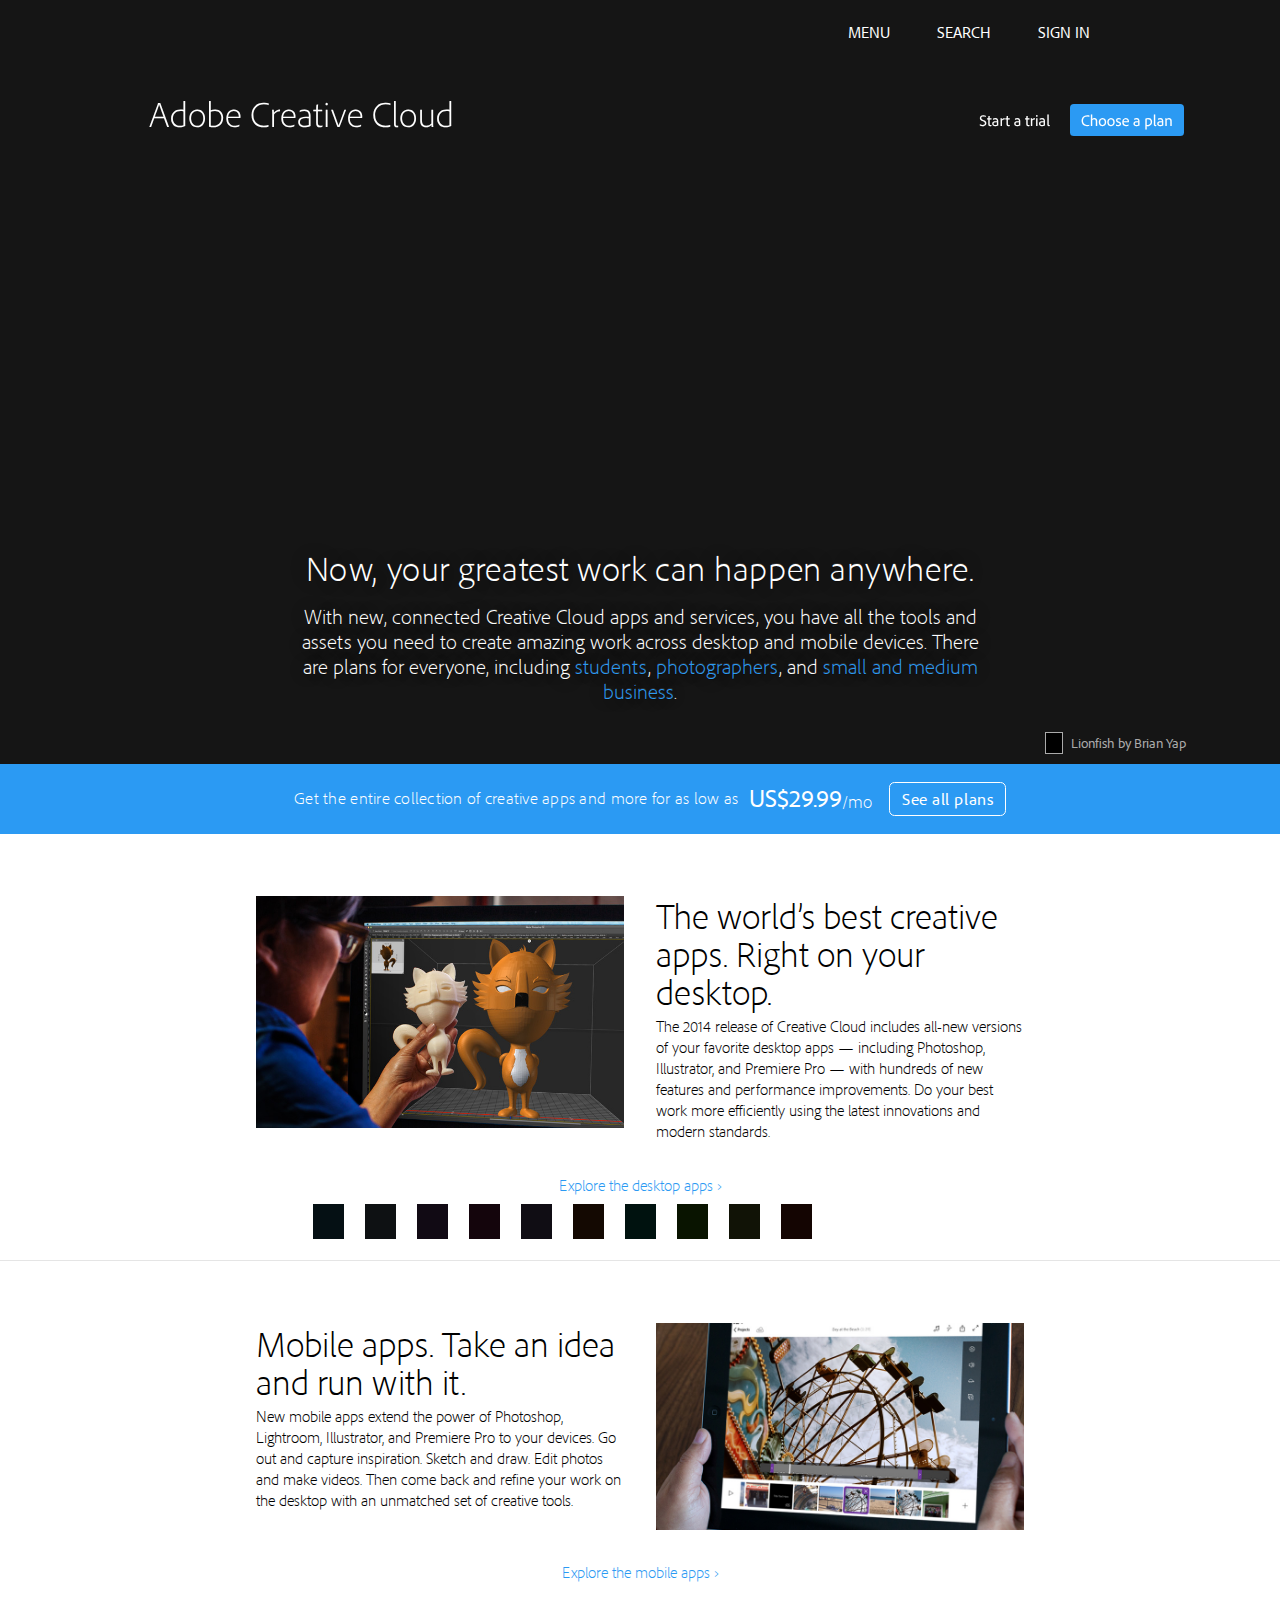
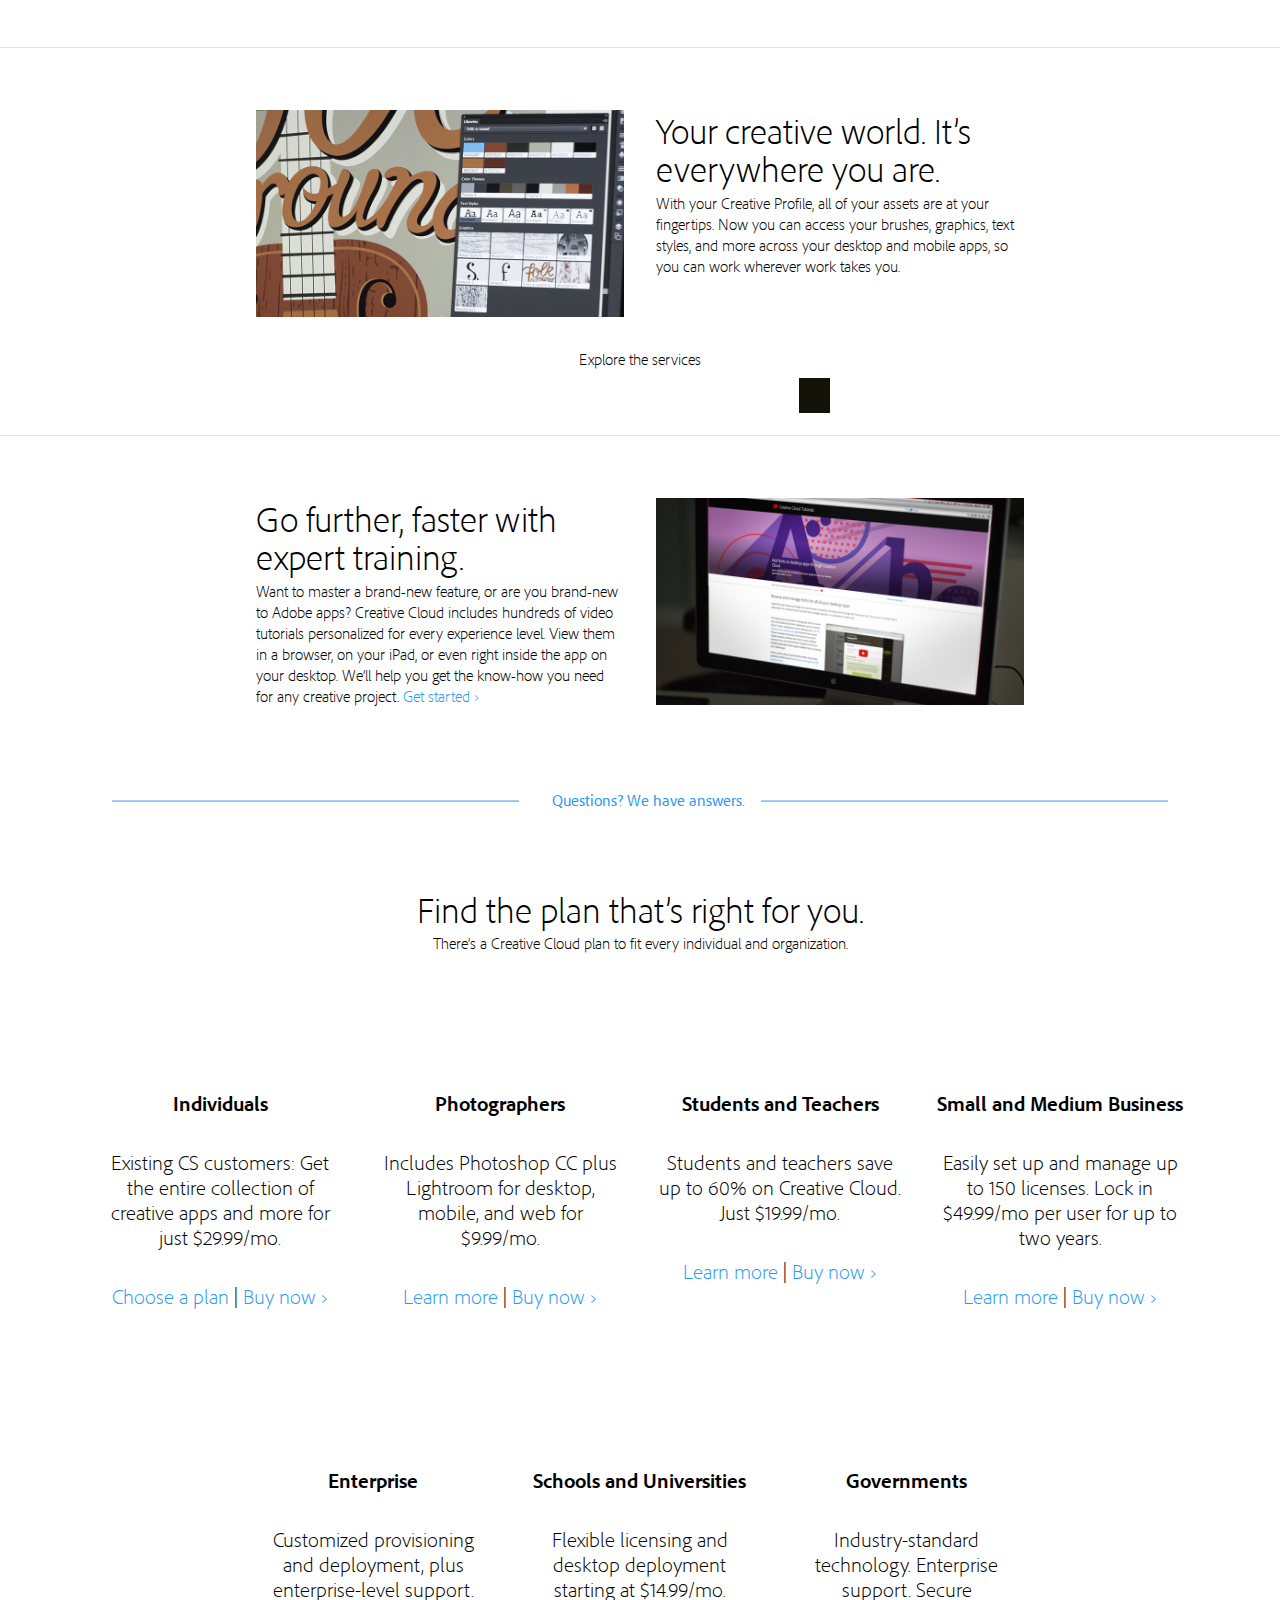
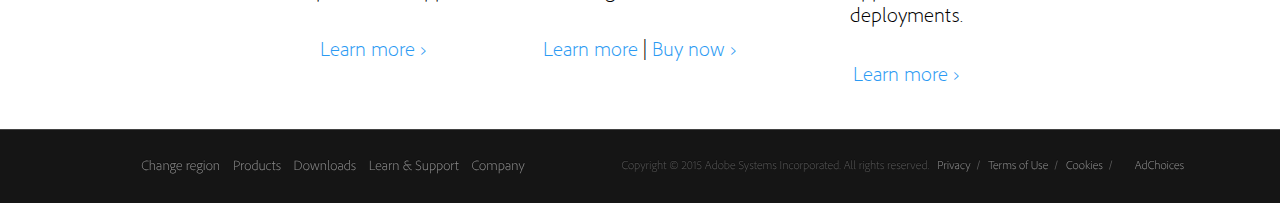
==== index.html @ e787f9ce "removing geoloader" ====
<!DOCTYPE html>
<html class="wf-adobeclean-i4-active wf-adobeclean-n3-active wf-adobeclean-n4-active wf-adobeclean-n7-active wf-active" dir="ltr" lang="en"><head>
<meta http-equiv="content-type" content="text/html; charset=UTF-8">
    <title>Software and services for creative professionals | Adobe Creative Cloud</title>

    <meta charset="utf-8">
<meta name="robots" content="noodp, FOLLOW, INDEX">
<meta name="keywords" content="">
<meta name="description" content="Adobe Creative Cloud includes all the software, tools, apps, and services for creative professionals.">
<meta name="viewport" content="width=device-width,initial-scale=1">
<meta http-equiv="X-UA-Compatible" content="IE=edge,chrome=1">

    <link rel="icon" href="https://wwwimages2.adobe.com/include/img/favicon.ico" type="image/x-icon">
<link rel="shortcut icon" href="https://wwwimages2.adobe.com/include/img/favicon.ico" type="image/x-icon">
<link rel="canonical" href="http://www.adobe.com/creativecloud.html">


    
<link rel="stylesheet" href="adobecreative-Dateien/reimagine.css" type="text/css">





    <script src="adobecreative-Dateien/event" type="text/javascript"></script><script src="adobecreative-Dateien/event_002" type="text/javascript"></script><script src="adobecreative-Dateien/satelliteLib-46e65db5bb0c375f8f64619be31cc9b29acf4867.js"></script><script src="adobecreative-Dateien/mbox-contents-f3808f72f280c66c15bd81363d6f55f0659a684d.js"></script><style type="text/css">{visibility: hidden;}</style><style type="text/css">{visibility: hidden;}</style><style type="text/css">{visibility: hidden;}</style><style type="text/css">{visibility: hidden;}</style><style type="text/css">{visibility: hidden;}</style><style type="text/css">{visibility: hidden;}</style><style type="text/css">{visibility: hidden;}</style><script src="adobecreative-Dateien/satellite-534da2e96b8ae7c6840004b9.js"></script><style type="text/css">null{visibility: hidden;}</style><script src="adobecreative-Dateien/satellite-5359ac4ecd812179a60007a7.js"></script><style type="text/css">{visibility: hidden;}</style><script src="adobecreative-Dateien/dil-contents-fe044508f2e9fdd5937011e33188cb0afb585dac.js"></script><style>.mboxDefault { visibility:hidden; }</style><script src="adobecreative-Dateien/target.js"></script><script type="text/javascript">
/*! dtm-plugins 2014-11-13 11:24:29 */
!function(a){"use strict";a._getDTMWebPropertyName=function(){for(var a,b,c,d=document.getElementsByTagName("script"),e=/^(.*)satelliteLib-(.*)\.js$/,f=/^(.*)satelliteLib-(.*)-staging\.js$/,g={"46e65db5bb0c375f8f64619be31cc9b29acf4867":"~ Global Container",d6f79f42e6a413a42094a79ac480aea348f592ac:"ADBADOBE Microsite Shared","6d5cdee78e7fff2a60e0d0464002fbb53b803460":"~ Adobe.com Re-imagined","738a3482bfd34fd3f5b7aa8622233c010f4c8ae1":"~ creative.adobe.com"},h=0,i=d.length;i>h&&(c=d[h].getAttribute("src"),!c||(a||(a=c.match(e)),b||(b=c.match(f)),!b));h++);return a&&!b?g[a[2]]:g[b[2]]},a._getDTMWebPropertyName.version="1.0"}(_satellite),function(a){"use strict";a._getDTMEnvironment=function(){for(var a,b,c,d=document.getElementsByTagName("script"),e=/^(.*)satelliteLib-(.*)\.js$/,f=/^(.*)satelliteLib-(.*)-staging\.js$/,g=0,h=d.length;h>g&&(c=d[g].getAttribute("src"),!c||(a||(a=c.match(e)),b||(b=c.match(f)),!b));g++);return a&&!b?"production":"staging"},a._getDTMEnvironment.version="1.0"}(_satellite),function(a){"use strict";a._useStagingLibrary=function(a){a?window.localStorage.setItem("sdsat_stagingLibrary","true"):(window.localStorage.setItem("sdsat_stagingLibrary","false"),window.localStorage.removeItem("sdsat_stagingLibrary"))},a._useStagingLibrary.version="1.0"}(_satellite),function(a){"use strict";var b=0;a._addEventBasedRule=function(c){return"object"!=typeof c||"string"!=typeof c.selector||"string"!=typeof c.event?!1:(b++,"undefined"!=typeof a.rules&&a.rules.push({name:c.name||"dynamically added rule #"+b,selector:c.selector,event:c.event,bubbleFireIfParent:("undefined"!=typeof c.bubbleFireIfParent?c.bubbleFireIfParent:!0)?!0:!1,bubbleFireIfChildFired:("undefined"!=typeof c.bubbleFireIfChildFired?c.bubbleFireIfChildFired:!0)?!0:!1,bubbleStop:("undefined"!=typeof c.bubbleStop?c.bubbleStop:!1)?!0:!1,conditions:c.conditions,trigger:c.trigger}),!0)},a._addEventBasedRule.version="1.0"}(_satellite),function(a){"use strict";var b,c="1.0",d=[],e=1,f=function(a){var b,c,d=!0;for(b=0,c=a.dependencies.length;c>b;b++)d="function"==typeof a.dependencies[b]?d&&a.dependencies[b]():d&&"undefined"!=typeof a.dependencies[b];return d},g=function(){var a,c,h=(new Date).getTime(),i=!1;for(a=d.length-1;a>=0;a--)c=d[a],h<c.config._interval||(f(c)?(c.func(),d.splice(a,1),i=c.config.interval==e):h>c.config._timeout?(d.splice(a,1),i=c.config.interval==e):c.config._interval+=c.config.interval);if(d.length<1)clearInterval(b),b=null;else if(i){for(e=d[0].config.interval,a=d.length-1;a>=0;a--)c=d[a],c.config.interval<e&&(e=c.config.interval);clearInterval(b),b=setInterval(g,e)}};a._runWhenResolved=function(a,c,h){var i,j=(new Date).getTime();h.timeout=h.timeout||3e3,h._timeout=j+h.timeout,h.interval=h.interval||1,h._interval=j+h.interval,i={func:a,dependencies:c,config:h},f(i)?a():(d.unshift(i),b?h.interval<e&&(clearInterval(b),e=h.interval,b=setInterval(g,e)):(e=h.interval,b=setInterval(g,e)))},a._runWhenResolved.version=c}(_satellite),function(a){"use strict";a._appendList=a._apl=function(a,b,c,d){var e,f,g,h,i,j=a&&"string"==typeof a?a.split(c):[],k=b&&"string"==typeof b?b.split(c):[];for(e=0;e<k.length;e++)if(f=k[e],d){for(i=!1,g=0;g<j.length&&(h=j[g],!(i=1==d?f==h:f.toLowerCase()==h.toLowerCase()));g++);i||j.push(f)}else j.push(f);return j.join(c)},a._appendList.version="1.0",a._apl.version="1.0"}(_satellite),function(a){"use strict";var b="";a._getDomain=function(){if(b)return b;var a=window.location.hostname.toLowerCase().split("."),c=[],d="",e=null,f=!1;for(d=a.pop(),c.unshift(d);a.length>0;)if(d=a.pop(),c.unshift(d),e=new Date,e.setTime(e.getTime()+1e3),document.cookie=["sat_domain","=","A","; expires="+e.toUTCString(),"; domain="+c.join("."),"; path=/"].join(""),"A"===this.readCookie("sat_domain")){f=!0,b=c.join(".");break}return f?b:""},a._getDomain.version="1.2"}(_satellite),function(a){"use strict";a._getDomainPeriods=function(){var a=this._getDomain();return a?a.split(".").length:2},a._getDomainPeriods.version="1.0"}(_satellite),function(a){"use strict";a._getAdobeAnalyticsTool=function(b){var c=a.tools,d="";for(d in c)if("sc"==c[d].settings.engine&&c[d].settings.renameS==b)return c[d];return null},a._getAdobeAnalyticsTool.version="1.0"}(_satellite),function(a){"use strict";a._getAdobeAnalyticsAccount=function(b){var c=a._getAdobeAnalyticsTool(b);return c?c.settings.account:""},a._getAdobeAnalyticsAccount.version="1.2"}(_satellite),function(a){"use strict";a._replace=function(a,b,c){return!a||a.indexOf(b)<0?a:a.split(b).join(c)},a._replace.version="1.0"}(_satellite),function(a){"use strict";a._escape=function(b){var c,d,e,f=this===window?a:this,g="+~!*()'";if(!b)return b;for(c=encodeURIComponent(b),d=0;d<g.length;d++)e=g.substring(d,d+1),c.indexOf(e)>=0&&(c=f._replace(c,e,"%"+e.charCodeAt(0).toString(16).toUpperCase()));return c},a._escape.version="1.0"}(_satellite),function(a){"use strict";a._unescape=function(b){var c,d=this===window?a:this;if(!b)return b;c=b.indexOf("+")>=0?d._replace(b,"+"," "):b;try{return decodeURIComponent(c)}catch(e){}return unescape(c)},a._unescape.version="1.0"}(_satellite),function(a){"use strict";a._getExpirationDate=function(a){var b,c;return a&&a instanceof Date&&!isNaN(a.valueOf())||(a=parseInt(a,10),a?1===a?(a=new Date,b=a.getYear(),a.setYear(b+5+(1900>b?1900:0))):(c=new Date,c.setTime(c.getTime()+a),a=c):a=""),a},a._getExpirationDate.version="1.0"}(_satellite),function(a){"use strict";a._readCookie=function(b){var c=this===window?a:this;b=c._escape(b);var d=" "+document.cookie,e=d.indexOf(" "+b+"="),f=0>e?e:d.indexOf(";",e),g=0>e?"":c._unescape(d.substring(e+2+b.length,0>f?d.length:f));return"[[B]]"!=g?g:""},a._readCookie.version="1.0"}(_satellite),function(a){"use strict";a._setCookie=function(b,c,d,e,f){var g=this===window?a:this;return e=e?e:g._getDomain(),f=f?f:"/",c=""+c,d=g._getExpirationDate(d),d=d?d:"",b?(document.cookie=b+"="+g._escape(""!==c?c:"[[B]]")+"; path="+f+(d?"; expires="+d.toGMTString():"")+(e?"; domain="+e:""),g._readCookie(b)==c):0},a._setCookie.version="1.0"}(_satellite),function(a){"use strict";var b=a._readCookie;a._readCombinedCookie=function(c,d){if(d)return b.call(this,c);var e,f,g,h,i,j=this===window?a:this,k=b.call(j,c),l="",m="",n=(new Date).getTime(),o=null,p=[];if(k)return k;for(l=b.call(j,"s_pers"),l=l?l:"",p=l.split(";"),e=0,i=p.length;i>e;e++)o=p[e].match(/\|([0-9]+)$/),o&&parseInt(o[1],10)>=n&&(m+=p[e]+";");return l=m,c=j._escape(c),f=l.indexOf(" "+c+"="),l=0>f?b.call(j,"s_sess"):l,f=l.indexOf(" "+c+"="),g=0>f?f:l.indexOf("|",f),h=0>f?f:l.indexOf(";",f),g=g>0?g:h,k=0>f?"":j._unescape(l.substring(f+2+c.length,0>g?l.length:g))},a._readCookie=a._readCombinedCookie,a._readCombinedCookie.version="1.0"}(_satellite),function(a){"use strict";var b=a._setCookie;a._setCombinedCookie=function(c,d,e,f,g,h){if(h)return b.call(this,c,d,e,f,g);var i,j,k,l,m,n,o,p,q=this===window?a:this,r=new Date,s=(new Date).getTime(),t=0,u="s_pers",v="s_sess",w="",x=[],y=null,z=0,A=0;for(r.setTime(r.getTime()-6e4),q._readCookie(c,!0)&&b.call(q,c,"",r),m=q._readCookie("s_pers",!0),m=m?m:"",x=m.split(";"),i=0,j=x.length;j>i;i++)y=x[i].match(/\|([0-9]+)$/),y&&parseInt(y[1],10)>=s&&(w+=x[i]+";");if(k=w,c=q._escape(c),n=k.indexOf(" "+c+"="),n>-1&&(k=k.substring(0,n)+k.substring(k.indexOf(";",n)+1),z=1),l=q._readCookie(v,!0),n=l.indexOf(" "+c+"="),n>-1&&(l=l.substring(0,n)+l.substring(l.indexOf(";",n)+1),A=1),e=q._getExpirationDate(e),e=e?e:"",r=new Date,e?e.getTime()>r.getTime()&&(k+=" "+c+"="+q._escape(d)+"|"+e.getTime()+";",z=1):(l+=" "+c+"="+q._escape(d)+";",A=1),l=l.replace(/%00/g,""),k=k.replace(/%00/g,""),A&&b.call(q,v,l,0),z){for(o=k;o&&-1!=o.indexOf(";");)p=parseInt(o.substring(o.indexOf("|")+1,o.indexOf(";")),10),o=o.substring(o.indexOf(";")+1),t=p>t?p:t;r.setTime(t),b.call(q,u,k,r)}return d==q._readCombinedCookie(q._unescape(c))},a._setCookie=a._setCombinedCookie,a._setCombinedCookie.version="1.0"}(_satellite),function(a){"use strict";var b="1.0",c=!1,d="",e=function(a,b,c){var e=document.createElement("SCRIPT"),f=document.getElementsByTagName("HEAD"),g="_initBrownies_"+Math.floor(1e7*Math.random()),h=function(){window[g]=void 0;try{delete window[g]}catch(a){}};f=f&&f[0]?f[0]:document.body,f&&(window[g]=function(a){c&&c(a),h()},e.type="text/javascript",e.src="//"+d+"/"+a+"?data="+encodeURIComponent(JSON.stringify(b))+"&callback="+g,f.firstChild?f.insertBefore(e,f.firstChild):f.appendChild(e))},f={},g={aid:1,mid:1,adobeguid:1};a._initBrownies=function(a,b){var h,i,j={};if(d=a,"object"==typeof b&&null!==b)for(h in b)if(b.hasOwnProperty(h)&&g[h]&&(j[h]={},"object"==typeof b[h]&&null!==b[h]))for(i in b[h])b[h].hasOwnProperty(i)&&(j[h][i]=1);e("get",b,function(a){f=a,c=!0})},a._readBrownie=function(a,b,c){var d=new Date;return f&&f[a]&&f[a][b]&&f[a][b][c]&&d.getTime()<f[a][b][c].d+f[a][b][c].e?f[a][b][c].v:void 0},a._setBrownie=a._updateBrownie=function(a,b,c,d,h){var i={},j=new Date;return h=h||864e5,g[a]?(f[a]||(f[a]={}),i[a]={},f[a][b]||(f[a][b]={}),i[a][b]={},f[a][b][c]||(f[a][b][c]={}),i[a][b][c]={},f[a][b][c].v=d,f[a][b][c].d=j.getTime(),f[a][b][c].e=h,i[a][b][c].v=d,i[a][b][c].d=j.getTime(),i[a][b][c].e=h,e("set",i),!0):!1},a._removeBrownie=a._deleteBrownie=function(a,b,c){var d={};return g[a]?(d[a]={},d[a][b]={},d[a][b][c]=!0,e("delete",d),!1):!1},a._initBrownies.version=b,a._readBrownie.version=b,a._setBrownie.version=b,a._updateBrownie.version=b,a._removeBrownie.version=b,a._deleteBrownie.version=b}(_satellite),function(a){"use strict";a._returnValueWhenNew=a._getValOnce=function(b,c,d,e){var f,g=this===window?a:this,h=new Date,i="m"==e?6e4:864e5;return b=b?b:"",c=c?c:"s_gvo",d=d?d:0,f=g._readCookie(c),b&&(h.setTime(h.getTime()+d*i),g._setCookie(c,b,0===d?0:h)),b==f?"":b},a._returnValueWhenNew.version="1.0",a._getValOnce.version="1.0"}(_satellite),function(a){"use strict";a._getVisitStart=function(b){var c=this===window?a:this,d=1,e=new Date;return e.setTime(e.getTime()+18e5),c._readCookie(b)&&(d=0),c._setCookie(b,1,e)||c._setCookie(b,1,0),c._readCookie(b)||(d=0),d},a._getVisitStart.version="1.0"}(_satellite),function(a){"use strict";a._getNewRepeat=function(b,c){var d,e,f=this===window?a:this,g=new Date,h=g.getTime();return b=b?b:30,c=c?c:"s_nr",g.setTime(h+24*b*60*60*1e3),d=f._readCookie(c),0===d.length?(f._setCookie(c,h+"-New",g),"New"):(e=d.split("-"),h-e[0]<18e5&&"New"==e[1]?(f._setCookie(c,h+"-New",g),"New"):(f._setCookie(c,h+"-Repeat",g),"Repeat"))},a._getNewRepeat.version="1.0"}(_satellite),function(a){"use strict";a._getPreviousValue=function(b,c){var d=this===window?a:this,e=new Date,f="";return e.setTime(e.getTime()+18e5),d._readCookie(c)&&(f=d._readCookie(c)),b?d._setCookie(c,b,e):d._setCookie(c,"",e),f},a._getPreviousValue.version="1.0"}(_satellite),function(a){"use strict";var b={2012:"3/11,11/4",2013:"3/10,11/3",2014:"3/9,11/2",2015:"3/8,11/1",2016:"3/13,11/6",2017:"3/12,11/5",2018:"3/11,11/4",2019:"3/10,11/3"};a._getTimeParting=function(a,c){var d;if(d=new Date("1/1/2000"),6!==d.getDay()||0!==d.getMonth())return"Data Not Available";var e,f,g,h,i,j,k,l,m,n=["Sunday","Monday","Tuesday","Wednesday","Thursday","Friday","Saturday"],o=new Date,p=[];if(c=c?c:0,c=parseFloat(c),b){var q=b[o.getFullYear()].split(/,/);j=new Date(q[0]+"/"+o.getFullYear()),k=new Date(q[1]+"/"+o.getFullYear()),"n"==a&&o>j&&k>o?c+=1:"s"==a&&(o>k||j>o)&&(c+=1)}return o=o.getTime()+6e4*o.getTimezoneOffset(),o=new Date(o+36e5*c),e=o.getHours(),f=o.getMinutes(),f=10>f?"0"+f:f,g=o.getDay(),i="AM",h="Weekday",e>=12&&(i="PM",e-=12),0===e&&(e=12),(6===g||0===g)&&(h="Weekend"),g=n[g],l=e+":"+f+i,m=e+":"+(f>30?"30":"00")+i,p=[l,m,g,h]},a._getTimeParting.version="1.0"}(_satellite),function(a){"use strict";var b,c=!1;a._getPercentPageViewed=function(d,e){var f,g,h=d&&"string"==typeof d&&"-"!==d?d:window.location.href,i=["load","unload","scroll","resize","zoom","keyup","mouseup","touchend","orientationchange","pan"],j=0,k=0,l=0;if(!c){for(b=function(b,c){var d=a,f=e?e:"s_ppv",g=f+"l",h=d._readCookie(b||c?f:g),i=h.indexOf(",")>-1?h.split(",",10):[""],j=i.length,k=0;for(i[0]=d._unescape(i[0]),c=c||b&&b!=i[0]||0,i.length=10,"string"!=typeof i[0]&&(i[0]=""),k=1;10>k;k++)i[k]=!c&&j>k?parseInt(i[k],10)||0:0;return(10>j||"string"!=typeof i[9])&&(i[9]=""),c&&(d._setCookie(g,h),d._setCookie(f,"?")),i},f=function(c,d){var g=a,h=e?e:"s_ppv",i=document.body,l=document.documentElement,m=window.screen||0,n="offsetHeight",o="scrollHeight",p="scrollTop",q="clientWidth",r="clientHeight",s=100,t=Math,u="object",v="number";if(c=c&&typeof c==u?c.type||"":"",c.indexOf("on")||(c=c.substring(2)),j=j||0,k&&!c&&(clearTimeout(k),k=0,2>j&&j++),typeof g==u){var w=t.max(i[o]||l[o],i[n]||l[n],i[r]||l[r]),x=window.innerWidth||l[q]||i[q]||0,y=window.innerHeight||l[r]||i[r]||0,z=m?m.width:0,A=m?m.height:0,B=t.round(s*(window.devicePixelRatio||1))/s,C=(document.pageYOffset||l[p]||i[p]||0)+y,D=w>0&&C>0?t.round(s*C/w):0,E=window.orientation,F=isNaN(E)?y>x?0:90:t.abs(E)%180,G="load"==c||1>j,H=b(d,G),I=function(a,b,c,d){return a=parseInt(typeof H==u&&H.length>a?H[a]:"0",10)||0,b=typeof b!=v?a:b,b=c||b>a?b:a,d?b:b>s?s:0>b?0:b};new RegExp("(iPod|iPad|iPhone)").exec(navigator.userAgent||"")&&F&&(F=z,z=A,A=F),F=F?"P":"L",H[9]=G?"":H[9].substring(0,1),g._setCookie(h,g._escape(d)+","+I(1,D,G)+","+(G||!I(2)?D:I(2))+","+I(3,C,G,1)+","+x+","+y+","+z+","+A+","+B+","+H[9]+(H[9]==F?"":F))}k||"unload"==c||(k=setTimeout(function(a){f(a,d)},333))},g=function(a){f(a,h)},l=0;l<i.length;l++)window.addEventListener?window.addEventListener(i[l],g,!1):window.attachEvent&&window.attachEvent("on"+i[l],g);c=!0,f(null,h)}var m=b();return""===m[0]?"":d&&"-"!=d?m:m[1]},a._getPercentPageViewed.version="1.1"}(_satellite);
</script><script type="text/javascript">
/*!  2014-12-12 16:47:13 */
function IMS(a){var b=this,c=window,d=(c.document,function(a){var c,d,e,f,g=b._handlers[a];for(c=0,d=g.length;d>c;c++)e=g[c].c,f=g[c].x,e.call(f,b);b._handlerCalled[a]=!0}),e=function(a){return encodeURIComponent(a)};if("object"!=typeof a||null===a)throw Error("config must be non-null object");if(!a.clientId)throw Error("clientId required");a.scope=a.scope||"AdobeID,openid",b.status=0,b.profile=null,b.adobeID=null,b.phase="",b.ready=!1,b.error="",b.clientId=a.clientId,b.scope=a.scope,b._handlerCalled={ready:!1,error:!1},b._handlers={ready:[],error:[]},b.on=function(a,c,d){return"string"==typeof a&&"function"==typeof c&&b._handlers[a]?(b._handlers[a].push({c:c,x:d||b}),b._handlerCalled[a]&&c.call(d,b),!0):!1},b.update=function(){var a=document.createElement("SCRIPT"),c=document.getElementsByTagName("HEAD"),f="_ims_callback_"+Math.floor(1e7*Math.random()),g=function(){window[f]=void 0;try{delete window[f]}catch(a){}},h=window.addEventListener?function(a,b,c){a.addEventListener(b,c,!1)}:function(a,b,c){a.attachEvent("on"+b,c)};return c=c&&c[0]?c[0]:document.body,c&&(window[f]=function(a){a.jump?(b.profile=null,b.status=3):a.access_token?(b.profile=a,b.status=1,a.expires_in&&setTimeout(function(){b.update()},a.expires_in)):(b.profile=null,b.status=2,a.error&&(b.error=a.error)),b.ready=!0,d("ready"),g()},a.type="text/javascript",a.src="https://adobeid-na1.services.adobe.com/ims/check/v1/token?client_id="+e(b.clientId)+"&scope="+e(b.scope)+"&callback="+e(f),h(a,"load",function(){c.removeChild(a)}),h(a,"error",function(){c.removeChild(a),d("error")}),c.appendChild(a)),!0},b.initialize=function(){c.location.hash.substring(1).replace("%23expires_in","#expires_in").replace("%23error","#error").replace("?error","#error").replace("#","&");b.update()},b.initialize()}
</script><script type="text/javascript">
/*
 ============== DO NOT ALTER ANYTHING BELOW THIS LINE ! ===============

 AppMeasurement for JavaScript version: 1.4.1
 Copyright 1996-2013 Adobe, Inc. All Rights Reserved
 More info available at http://www.omniture.com
*/
function AppMeasurement(){var s=this;s.version="1.4.1";var w=window;if(!w.s_c_in)w.s_c_il=[],w.s_c_in=0;s._il=w.s_c_il;s._in=w.s_c_in;s._il[s._in]=s;w.s_c_in++;s._c="s_c";var k=w.sb;k||(k=null);var m=w,i,o;try{i=m.parent;for(o=m.location;i&&i.location&&o&&""+i.location!=""+o&&m.location&&""+i.location!=""+m.location&&i.location.host==o.host;)m=i,i=m.parent}catch(p){}s.eb=function(s){try{console.log(s)}catch(a){}};s.ta=function(s){return""+parseInt(s)==""+s};s.replace=function(s,a,c){if(!s||s.indexOf(a)<
0)return s;return s.split(a).join(c)};s.escape=function(b){var a,c;if(!b)return b;b=encodeURIComponent(b);for(a=0;a<7;a++)c="+~!*()'".substring(a,a+1),b.indexOf(c)>=0&&(b=s.replace(b,c,"%"+c.charCodeAt(0).toString(16).toUpperCase()));return b};s.unescape=function(b){if(!b)return b;b=b.indexOf("+")>=0?s.replace(b,"+"," "):b;try{return decodeURIComponent(b)}catch(a){}return unescape(b)};s.Va=function(){var b=w.location.hostname,a=s.fpCookieDomainPeriods,c;if(!a)a=s.cookieDomainPeriods;if(b&&!s.cookieDomain&&
!/^[0-9.]+$/.test(b)&&(a=a?parseInt(a):2,a=a>2?a:2,c=b.lastIndexOf("."),c>=0)){for(;c>=0&&a>1;)c=b.lastIndexOf(".",c-1),a--;s.cookieDomain=c>0?b.substring(c):b}return s.cookieDomain};s.c_r=s.cookieRead=function(b){b=s.escape(b);var a=" "+s.d.cookie,c=a.indexOf(" "+b+"="),e=c<0?c:a.indexOf(";",c);b=c<0?"":s.unescape(a.substring(c+2+b.length,e<0?a.length:e));return b!="[[B]]"?b:""};s.c_w=s.cookieWrite=function(b,a,c){var e=s.Va(),d=s.cookieLifetime,f;a=""+a;d=d?(""+d).toUpperCase():"";c&&d!="SESSION"&&
d!="NONE"&&((f=a!=""?parseInt(d?d:0):-60)?(c=new Date,c.setTime(c.getTime()+f*1E3)):c==1&&(c=new Date,f=c.getYear(),c.setYear(f+5+(f<1900?1900:0))));if(b&&d!="NONE")return s.d.cookie=b+"="+s.escape(a!=""?a:"[[B]]")+"; path=/;"+(c&&d!="SESSION"?" expires="+c.toGMTString()+";":"")+(e?" domain="+e+";":""),s.cookieRead(b)==a;return 0};s.C=[];s.B=function(b,a,c){if(s.ma)return 0;if(!s.maxDelay)s.maxDelay=250;var e=0,d=(new Date).getTime()+s.maxDelay,f=s.d.qb,g=["webkitvisibilitychange","visibilitychange"];
if(!f)f=s.d.rb;if(f&&f=="prerender"){if(!s.X){s.X=1;for(c=0;c<g.length;c++)s.d.addEventListener(g[c],function(){var a=s.d.qb;if(!a)a=s.d.rb;if(a=="visible")s.X=0,s.delayReady()})}e=1;d=0}else c||s.q("_d")&&(e=1);e&&(s.C.push({m:b,a:a,t:d}),s.X||setTimeout(s.delayReady,s.maxDelay));return e};s.delayReady=function(){var b=(new Date).getTime(),a=0,c;for(s.q("_d")&&(a=1);s.C.length>0;){c=s.C.shift();if(a&&!c.t&&c.t>b){s.C.unshift(c);setTimeout(s.delayReady,parseInt(s.maxDelay/2));break}s.ma=1;s[c.m].apply(s,
c.a);s.ma=0}};s.setAccount=s.sa=function(b){var a,c;if(!s.B("setAccount",arguments))if(s.account=b,s.allAccounts){a=s.allAccounts.concat(b.split(","));s.allAccounts=[];a.sort();for(c=0;c<a.length;c++)(c==0||a[c-1]!=a[c])&&s.allAccounts.push(a[c])}else s.allAccounts=b.split(",")};s.foreachVar=function(b,a){var c,e,d,f,g="";d=e="";if(s.lightProfileID)c=s.H,(g=s.lightTrackVars)&&(g=","+g+","+s.ba.join(",")+",");else{c=s.c;if(s.pe||s.linkType)if(g=s.linkTrackVars,e=s.linkTrackEvents,s.pe&&(d=s.pe.substring(0,
1).toUpperCase()+s.pe.substring(1),s[d]))g=s[d].pb,e=s[d].ob;g&&(g=","+g+","+s.z.join(",")+",");e&&g&&(g+=",events,")}a&&(a=","+a+",");for(e=0;e<c.length;e++)d=c[e],(f=s[d])&&(!g||g.indexOf(","+d+",")>=0)&&(!a||a.indexOf(","+d+",")>=0)&&b(d,f)};s.J=function(b,a,c,e,d){var f="",g,j,w,q,i=0;b=="contextData"&&(b="c");if(a){for(g in a)if(!Object.prototype[g]&&(!d||g.substring(0,d.length)==d)&&a[g]&&(!c||c.indexOf(","+(e?e+".":"")+g+",")>=0)){w=!1;if(i)for(j=0;j<i.length;j++)g.substring(0,i[j].length)==
i[j]&&(w=!0);if(!w&&(f==""&&(f+="&"+b+"."),j=a[g],d&&(g=g.substring(d.length)),g.length>0))if(w=g.indexOf("."),w>0)j=g.substring(0,w),w=(d?d:"")+j+".",i||(i=[]),i.push(w),f+=s.J(j,a,c,e,w);else if(typeof j=="boolean"&&(j=j?"true":"false"),j){if(e=="retrieveLightData"&&d.indexOf(".contextData.")<0)switch(w=g.substring(0,4),q=g.substring(4),g){case "transactionID":g="xact";break;case "channel":g="ch";break;case "campaign":g="v0";break;default:s.ta(q)&&(w=="prop"?g="c"+q:w=="eVar"?g="v"+q:w=="list"?
g="l"+q:w=="hier"&&(g="h"+q,j=j.substring(0,255)))}f+="&"+s.escape(g)+"="+s.escape(j)}}f!=""&&(f+="&."+b)}return f};s.Xa=function(){var b="",a,c,e,d,f,g,j,w,i="",k="",m=c="";if(s.lightProfileID)a=s.H,(i=s.lightTrackVars)&&(i=","+i+","+s.ba.join(",")+",");else{a=s.c;if(s.pe||s.linkType)if(i=s.linkTrackVars,k=s.linkTrackEvents,s.pe&&(c=s.pe.substring(0,1).toUpperCase()+s.pe.substring(1),s[c]))i=s[c].pb,k=s[c].ob;i&&(i=","+i+","+s.z.join(",")+",");k&&(k=","+k+",",i&&(i+=",events,"));s.events2&&(m+=(m!=
""?",":"")+s.events2)}s.AudienceManagement&&s.AudienceManagement.isReady()&&(b+=s.J("d",s.AudienceManagement.getEventCallConfigParams()));for(c=0;c<a.length;c++){d=a[c];f=s[d];e=d.substring(0,4);g=d.substring(4);!f&&d=="events"&&m&&(f=m,m="");if(f&&(!i||i.indexOf(","+d+",")>=0)){switch(d){case "supplementalDataID":d="sdid";break;case "timestamp":d="ts";break;case "dynamicVariablePrefix":d="D";break;case "visitorID":d="vid";break;case "marketingCloudVisitorID":d="mid";break;case "analyticsVisitorID":d=
"aid";break;case "audienceManagerLocationHint":d="aamlh";break;case "audienceManagerBlob":d="aamb";break;case "authState":d="as";break;case "pageURL":d="g";if(f.length>255)s.pageURLRest=f.substring(255),f=f.substring(0,255);break;case "pageURLRest":d="-g";break;case "referrer":d="r";break;case "vmk":case "visitorMigrationKey":d="vmt";break;case "visitorMigrationServer":d="vmf";s.ssl&&s.visitorMigrationServerSecure&&(f="");break;case "visitorMigrationServerSecure":d="vmf";!s.ssl&&s.visitorMigrationServer&&
(f="");break;case "charSet":d="ce";break;case "visitorNamespace":d="ns";break;case "cookieDomainPeriods":d="cdp";break;case "cookieLifetime":d="cl";break;case "variableProvider":d="vvp";break;case "currencyCode":d="cc";break;case "channel":d="ch";break;case "transactionID":d="xact";break;case "campaign":d="v0";break;case "latitude":d="lat";break;case "longitude":d="lon";break;case "resolution":d="s";break;case "colorDepth":d="c";break;case "javascriptVersion":d="j";break;case "javaEnabled":d="v";
break;case "cookiesEnabled":d="k";break;case "browserWidth":d="bw";break;case "browserHeight":d="bh";break;case "connectionType":d="ct";break;case "homepage":d="hp";break;case "events":m&&(f+=(f!=""?",":"")+m);if(k){g=f.split(",");f="";for(e=0;e<g.length;e++)j=g[e],w=j.indexOf("="),w>=0&&(j=j.substring(0,w)),w=j.indexOf(":"),w>=0&&(j=j.substring(0,w)),k.indexOf(","+j+",")>=0&&(f+=(f?",":"")+g[e])}break;case "events2":f="";break;case "contextData":b+=s.J("c",s[d],i,d);f="";break;case "lightProfileID":d=
"mtp";break;case "lightStoreForSeconds":d="mtss";s.lightProfileID||(f="");break;case "lightIncrementBy":d="mti";s.lightProfileID||(f="");break;case "retrieveLightProfiles":d="mtsr";break;case "deleteLightProfiles":d="mtsd";break;case "retrieveLightData":s.retrieveLightProfiles&&(b+=s.J("mts",s[d],i,d));f="";break;default:s.ta(g)&&(e=="prop"?d="c"+g:e=="eVar"?d="v"+g:e=="list"?d="l"+g:e=="hier"&&(d="h"+g,f=f.substring(0,255)))}f&&(b+="&"+d+"="+(d.substring(0,3)!="pev"?s.escape(f):f))}d=="pev3"&&s.g&&
(b+=s.g)}return b};s.u=function(s){var a=s.tagName;if(""+s.wb!="undefined"||""+s.ib!="undefined"&&(""+s.ib).toUpperCase()!="HTML")return"";a=a&&a.toUpperCase?a.toUpperCase():"";a=="SHAPE"&&(a="");a&&((a=="INPUT"||a=="BUTTON")&&s.type&&s.type.toUpperCase?a=s.type.toUpperCase():!a&&s.href&&(a="A"));return a};s.oa=function(s){var a=s.href?s.href:"",c,e,d;c=a.indexOf(":");e=a.indexOf("?");d=a.indexOf("/");if(a&&(c<0||e>=0&&c>e||d>=0&&c>d))e=s.protocol&&s.protocol.length>1?s.protocol:l.protocol?l.protocol:
"",c=l.pathname.lastIndexOf("/"),a=(e?e+"//":"")+(s.host?s.host:l.host?l.host:"")+(h.substring(0,1)!="/"?l.pathname.substring(0,c<0?0:c)+"/":"")+a;return a};s.D=function(b){var a=s.u(b),c,e,d="",f=0;if(a){c=b.protocol;e=b.onclick;if(b.href&&(a=="A"||a=="AREA")&&(!e||!c||c.toLowerCase().indexOf("javascript")<0))d=s.oa(b);else if(e)d=s.replace(s.replace(s.replace(s.replace(""+e,"\r",""),"\n",""),"\t","")," ",""),f=2;else if(a=="INPUT"||a=="SUBMIT"){if(b.value)d=b.value;else if(b.innerText)d=b.innerText;
else if(b.textContent)d=b.textContent;f=3}else if(b.src&&a=="IMAGE")d=b.src;if(d)return{id:d.substring(0,100),type:f}}return 0};s.tb=function(b){for(var a=s.u(b),c=s.D(b);b&&!c&&a!="BODY";)if(b=b.parentElement?b.parentElement:b.parentNode)a=s.u(b),c=s.D(b);if(!c||a=="BODY")b=0;if(b&&(a=b.onclick?""+b.onclick:"",a.indexOf(".tl(")>=0||a.indexOf(".trackLink(")>=0))b=0;return b};s.hb=function(){var b,a,c=s.linkObject,e=s.linkType,d=s.linkURL,f,g;s.ca=1;if(!c)s.ca=0,c=s.clickObject;if(c){b=s.u(c);for(a=
s.D(c);c&&!a&&b!="BODY";)if(c=c.parentElement?c.parentElement:c.parentNode)b=s.u(c),a=s.D(c);if(!a||b=="BODY")c=0;if(c){var j=c.onclick?""+c.onclick:"";if(j.indexOf(".tl(")>=0||j.indexOf(".trackLink(")>=0)c=0}}else s.ca=1;!d&&c&&(d=s.oa(c));d&&!s.linkLeaveQueryString&&(f=d.indexOf("?"),f>=0&&(d=d.substring(0,f)));if(!e&&d){var i=0,k=0,m;if(s.trackDownloadLinks&&s.linkDownloadFileTypes){j=d.toLowerCase();f=j.indexOf("?");g=j.indexOf("#");f>=0?g>=0&&g<f&&(f=g):f=g;f>=0&&(j=j.substring(0,f));f=s.linkDownloadFileTypes.toLowerCase().split(",");
for(g=0;g<f.length;g++)(m=f[g])&&j.substring(j.length-(m.length+1))=="."+m&&(e="d")}if(s.trackExternalLinks&&!e&&(j=d.toLowerCase(),s.ra(j))){if(!s.linkInternalFilters)s.linkInternalFilters=w.location.hostname;f=0;s.linkExternalFilters?(f=s.linkExternalFilters.toLowerCase().split(","),i=1):s.linkInternalFilters&&(f=s.linkInternalFilters.toLowerCase().split(","));if(f){for(g=0;g<f.length;g++)m=f[g],j.indexOf(m)>=0&&(k=1);k?i&&(e="e"):i||(e="e")}}}s.linkObject=c;s.linkURL=d;s.linkType=e;if(s.trackClickMap||
s.trackInlineStats)if(s.g="",c){e=s.pageName;d=1;c=c.sourceIndex;if(!e)e=s.pageURL,d=0;if(w.s_objectID)a.id=w.s_objectID,c=a.type=1;if(e&&a&&a.id&&b)s.g="&pid="+s.escape(e.substring(0,255))+(d?"&pidt="+d:"")+"&oid="+s.escape(a.id.substring(0,100))+(a.type?"&oidt="+a.type:"")+"&ot="+b+(c?"&oi="+c:"")}};s.Ya=function(){var b=s.ca,a=s.linkType,c=s.linkURL,e=s.linkName;if(a&&(c||e))a=a.toLowerCase(),a!="d"&&a!="e"&&(a="o"),s.pe="lnk_"+a,s.pev1=c?s.escape(c):"",s.pev2=e?s.escape(e):"",b=1;s.abort&&(b=
0);if(s.trackClickMap||s.trackInlineStats){a={};c=0;var d=s.cookieRead("s_sq"),f=d?d.split("&"):0,g,j,w;d=0;if(f)for(g=0;g<f.length;g++)j=f[g].split("="),e=s.unescape(j[0]).split(","),j=s.unescape(j[1]),a[j]=e;e=s.account.split(",");if(b||s.g){b&&!s.g&&(d=1);for(j in a)if(!Object.prototype[j])for(g=0;g<e.length;g++){d&&(w=a[j].join(","),w==s.account&&(s.g+=(j.charAt(0)!="&"?"&":"")+j,a[j]=[],c=1));for(f=0;f<a[j].length;f++)w=a[j][f],w==e[g]&&(d&&(s.g+="&u="+s.escape(w)+(j.charAt(0)!="&"?"&":"")+j+
"&u=0"),a[j].splice(f,1),c=1)}b||(c=1);if(c){d="";g=2;!b&&s.g&&(d=s.escape(e.join(","))+"="+s.escape(s.g),g=1);for(j in a)!Object.prototype[j]&&g>0&&a[j].length>0&&(d+=(d?"&":"")+s.escape(a[j].join(","))+"="+s.escape(j),g--);s.cookieWrite("s_sq",d)}}}return b};s.Za=function(){if(!s.nb){var b=new Date,a=m.location,c,e,d=e=c="",f="",g="",w="1.2",i=s.cookieWrite("s_cc","true",0)?"Y":"N",k="",n="";if(b.setUTCDate&&(w="1.3",(0).toPrecision&&(w="1.5",b=[],b.forEach))){w="1.6";e=0;c={};try{e=new Iterator(c),
e.next&&(w="1.7",b.reduce&&(w="1.8",w.trim&&(w="1.8.1",Date.parse&&(w="1.8.2",Object.create&&(w="1.8.5")))))}catch(o){}}c=screen.width+"x"+screen.height;d=navigator.javaEnabled()?"Y":"N";e=screen.pixelDepth?screen.pixelDepth:screen.colorDepth;f=s.w.innerWidth?s.w.innerWidth:s.d.documentElement.offsetWidth;g=s.w.innerHeight?s.w.innerHeight:s.d.documentElement.offsetHeight;try{s.b.addBehavior("#default#homePage"),k=s.b.ub(a)?"Y":"N"}catch(p){}try{s.b.addBehavior("#default#clientCaps"),n=s.b.connectionType}catch(r){}s.resolution=
c;s.colorDepth=e;s.javascriptVersion=w;s.javaEnabled=d;s.cookiesEnabled=i;s.browserWidth=f;s.browserHeight=g;s.connectionType=n;s.homepage=k;s.nb=1}};s.I={};s.loadModule=function(b,a){var c=s.I[b];if(!c){c=w["AppMeasurement_Module_"+b]?new w["AppMeasurement_Module_"+b](s):{};s.I[b]=s[b]=c;c.Fa=function(){return c.Ja};c.Ka=function(a){if(c.Ja=a)s[b+"_onLoad"]=a,s.B(b+"_onLoad",[s,c],1)||a(s,c)};try{Object.defineProperty?Object.defineProperty(c,"onLoad",{get:c.Fa,set:c.Ka}):c._olc=1}catch(e){c._olc=
1}}a&&(s[b+"_onLoad"]=a,s.B(b+"_onLoad",[s,c],1)||a(s,c))};s.q=function(b){var a,c;for(a in s.I)if(!Object.prototype[a]&&(c=s.I[a])){if(c._olc&&c.onLoad)c._olc=0,c.onLoad(s,c);if(c[b]&&c[b]())return 1}return 0};s.bb=function(){var b=Math.floor(Math.random()*1E13),a=s.visitorSampling,c=s.visitorSamplingGroup;c="s_vsn_"+(s.visitorNamespace?s.visitorNamespace:s.account)+(c?"_"+c:"");var e=s.cookieRead(c);if(a){e&&(e=parseInt(e));if(!e){if(!s.cookieWrite(c,b))return 0;e=b}if(e%1E4>v)return 0}return 1};
s.K=function(b,a){var c,e,d,f,g,w;for(c=0;c<2;c++){e=c>0?s.ia:s.c;for(d=0;d<e.length;d++)if(f=e[d],(g=b[f])||b["!"+f]){if(!a&&(f=="contextData"||f=="retrieveLightData")&&s[f])for(w in s[f])g[w]||(g[w]=s[f][w]);s[f]=g}}};s.Aa=function(b,a){var c,e,d,f;for(c=0;c<2;c++){e=c>0?s.ia:s.c;for(d=0;d<e.length;d++)f=e[d],b[f]=s[f],!a&&!b[f]&&(b["!"+f]=1)}};s.Ua=function(s){var a,c,e,d,f,g=0,w,i="",k="";if(s&&s.length>255&&(a=""+s,c=a.indexOf("?"),c>0&&(w=a.substring(c+1),a=a.substring(0,c),d=a.toLowerCase(),
e=0,d.substring(0,7)=="http://"?e+=7:d.substring(0,8)=="https://"&&(e+=8),c=d.indexOf("/",e),c>0&&(d=d.substring(e,c),f=a.substring(c),a=a.substring(0,c),d.indexOf("google")>=0?g=",q,ie,start,search_key,word,kw,cd,":d.indexOf("yahoo.co")>=0&&(g=",p,ei,"),g&&w)))){if((s=w.split("&"))&&s.length>1){for(e=0;e<s.length;e++)d=s[e],c=d.indexOf("="),c>0&&g.indexOf(","+d.substring(0,c)+",")>=0?i+=(i?"&":"")+d:k+=(k?"&":"")+d;i&&k?w=i+"&"+k:k=""}c=253-(w.length-k.length)-a.length;s=a+(c>0?f.substring(0,c):
"")+"?"+w}return s};s.U=!1;s.O=!1;s.Ia=function(b){s.marketingCloudVisitorID=b;s.O=!0;s.k()};s.R=!1;s.L=!1;s.Ca=function(b){s.analyticsVisitorID=b;s.L=!0;s.k()};s.T=!1;s.N=!1;s.Ea=function(b){s.audienceManagerLocationHint=b;s.N=!0;s.k()};s.S=!1;s.M=!1;s.Da=function(b){s.audienceManagerBlob=b;s.M=!0;s.k()};s.isReadyToTrack=function(){var b=!0,a=s.visitor;if(a&&a.isAllowed()){if(!s.U&&!s.marketingCloudVisitorID&&a.getMarketingCloudVisitorID&&(s.U=!0,s.marketingCloudVisitorID=a.getMarketingCloudVisitorID([s,
s.Ia]),s.marketingCloudVisitorID))s.O=!0;if(!s.R&&!s.analyticsVisitorID&&a.getAnalyticsVisitorID&&(s.R=!0,s.analyticsVisitorID=a.getAnalyticsVisitorID([s,s.Ca]),s.analyticsVisitorID))s.L=!0;if(!s.T&&!s.audienceManagerLocationHint&&a.getAudienceManagerLocationHint&&(s.T=!0,s.audienceManagerLocationHint=a.getAudienceManagerLocationHint([s,s.Ea]),s.audienceManagerLocationHint))s.N=!0;if(!s.S&&!s.audienceManagerBlob&&a.getAudienceManagerBlob&&(s.S=!0,s.audienceManagerBlob=a.getAudienceManagerBlob([s,
s.Da]),s.audienceManagerBlob))s.M=!0;if(s.U&&!s.O&&!s.marketingCloudVisitorID||s.R&&!s.L&&!s.analyticsVisitorID||s.T&&!s.N&&!s.audienceManagerLocationHint||s.S&&!s.M&&!s.audienceManagerBlob)b=!1}return b};s.j=k;s.l=0;s.callbackWhenReadyToTrack=function(b,a,c){var e;e={};e.Oa=b;e.Na=a;e.La=c;if(s.j==k)s.j=[];s.j.push(e);if(s.l==0)s.l=setInterval(s.k,100)};s.k=function(){var b;if(s.isReadyToTrack()){if(s.l)clearInterval(s.l),s.l=0;if(s.j!=k)for(;s.j.length>0;)b=s.j.shift(),b.Na.apply(b.Oa,b.La)}};s.Ga=
function(b){var a,c,e=k,d=k;if(!s.isReadyToTrack()){a=[];if(b!=k)for(c in e={},b)e[c]=b[c];d={};s.Aa(d,!0);a.push(e);a.push(d);s.callbackWhenReadyToTrack(s,s.track,a);return!0}return!1};s.Wa=function(){var b=s.cookieRead("s_fid"),a="",c="",e;e=8;var d=4;if(!b||b.indexOf("-")<0){for(b=0;b<16;b++)e=Math.floor(Math.random()*e),a+="0123456789ABCDEF".substring(e,e+1),e=Math.floor(Math.random()*d),c+="0123456789ABCDEF".substring(e,e+1),e=d=16;b=a+"-"+c}s.cookieWrite("s_fid",b,1)||(b=0);return b};s.t=s.track=
function(b,a){var c,e=new Date,d="s"+Math.floor(e.getTime()/108E5)%10+Math.floor(Math.random()*1E13),f=e.getYear();f="t="+s.escape(e.getDate()+"/"+e.getMonth()+"/"+(f<1900?f+1900:f)+" "+e.getHours()+":"+e.getMinutes()+":"+e.getSeconds()+" "+e.getDay()+" "+e.getTimezoneOffset());if(s.visitor){if(s.visitor.getAuthState)s.authState=s.visitor.getAuthState();if(!s.supplementalDataID&&s.visitor.getSupplementalDataID)s.supplementalDataID=s.visitor.getSupplementalDataID("AppMeasurement:"+s._in,s.expectSupplementalData?
!1:!0)}s.q("_s");if(!s.B("track",arguments)){if(!s.Ga(b)){a&&s.K(a);b&&(c={},s.Aa(c,0),s.K(b));if(s.bb()){if(!s.analyticsVisitorID&&!s.marketingCloudVisitorID)s.fid=s.Wa();s.hb();s.usePlugins&&s.doPlugins&&s.doPlugins(s);if(s.account){if(!s.abort){if(s.trackOffline&&!s.timestamp)s.timestamp=Math.floor(e.getTime()/1E3);e=w.location;if(!s.pageURL)s.pageURL=e.href?e.href:e;if(!s.referrer&&!s.Ba)s.referrer=m.document.referrer,s.Ba=1;s.referrer=s.Ua(s.referrer);s.q("_g")}if(s.Ya()&&!s.abort)s.Za(),f+=
s.Xa(),s.gb(d,f),s.q("_t"),s.referrer=""}}b&&s.K(c,1)}s.abort=s.supplementalDataID=s.timestamp=s.pageURLRest=s.linkObject=s.clickObject=s.linkURL=s.linkName=s.linkType=w.vb=s.pe=s.pev1=s.pev2=s.pev3=s.g=0}};s.tl=s.trackLink=function(b,a,c,e,d){s.linkObject=b;s.linkType=a;s.linkName=c;if(d)s.i=b,s.p=d;return s.track(e)};s.trackLight=function(b,a,c,e){s.lightProfileID=b;s.lightStoreForSeconds=a;s.lightIncrementBy=c;return s.track(e)};s.clearVars=function(){var b,a;for(b=0;b<s.c.length;b++)if(a=s.c[b],
a.substring(0,4)=="prop"||a.substring(0,4)=="eVar"||a.substring(0,4)=="hier"||a.substring(0,4)=="list"||a=="channel"||a=="events"||a=="eventList"||a=="products"||a=="productList"||a=="purchaseID"||a=="transactionID"||a=="state"||a=="zip"||a=="campaign")s[a]=void 0};s.tagContainerMarker="";s.gb=function(b,a){var c,e=s.trackingServer;c="";var d=s.dc,f="sc.",w=s.visitorNamespace;if(e){if(s.trackingServerSecure&&s.ssl)e=s.trackingServerSecure}else{if(!w)w=s.account,e=w.indexOf(","),e>=0&&(w=w.substring(0,
e)),w=w.replace(/[^A-Za-z0-9]/g,"");c||(c="2o7.net");d=d?(""+d).toLowerCase():"d1";c=="2o7.net"&&(d=="d1"?d="112":d=="d2"&&(d="122"),f="");e=w+"."+d+"."+f+c}c=s.ssl?"https://":"http://";d=s.AudienceManagement&&s.AudienceManagement.isReady();c+=e+"/b/ss/"+s.account+"/"+(s.mobile?"5.":"")+(d?"10":"1")+"/JS-"+s.version+(s.mb?"T":"")+(s.tagContainerMarker?"-"+s.tagContainerMarker:"")+"/"+b+"?AQB=1&ndh=1&pf=1&"+(d?"callback=s_c_il["+s._in+"].AudienceManagement.passData&":"")+a+"&AQE=1";s.Sa(c);s.Y()};
s.Sa=function(b){s.e||s.$a();s.e.push(b);s.aa=s.r();s.za()};s.$a=function(){s.e=s.cb();if(!s.e)s.e=[]};s.cb=function(){var b,a;if(s.fa()){try{(a=w.localStorage.getItem(s.da()))&&(b=w.JSON.parse(a))}catch(c){}return b}};s.fa=function(){var b=!0;if(!s.trackOffline||!s.offlineFilename||!w.localStorage||!w.JSON)b=!1;return b};s.pa=function(){var b=0;if(s.e)b=s.e.length;s.v&&b++;return b};s.Y=function(){if(!s.v)if(s.qa=k,s.ea)s.aa>s.G&&s.xa(s.e),s.ha(500);else{var b=s.Ma();if(b>0)s.ha(b);else if(b=s.na())s.v=
1,s.fb(b),s.jb(b)}};s.ha=function(b){if(!s.qa)b||(b=0),s.qa=setTimeout(s.Y,b)};s.Ma=function(){var b;if(!s.trackOffline||s.offlineThrottleDelay<=0)return 0;b=s.r()-s.wa;if(s.offlineThrottleDelay<b)return 0;return s.offlineThrottleDelay-b};s.na=function(){if(s.e.length>0)return s.e.shift()};s.fb=function(b){if(s.debugTracking){var a="AppMeasurement Debug: "+b;b=b.split("&");var c;for(c=0;c<b.length;c++)a+="\n\t"+s.unescape(b[c]);s.eb(a)}};s.Ha=function(){return s.marketingCloudVisitorID||s.analyticsVisitorID};
s.Q=!1;var n;try{n=JSON.parse('{"x":"y"}')}catch(r){n=null}n&&n.x=="y"?(s.Q=!0,s.P=function(s){return JSON.parse(s)}):w.$&&w.$.parseJSON?(s.P=function(s){return w.$.parseJSON(s)},s.Q=!0):s.P=function(){return null};s.jb=function(b){var a,c,e;if(s.Ha()&&b.length>2047&&(typeof XMLHttpRequest!="undefined"&&(a=new XMLHttpRequest,"withCredentials"in a?c=1:a=0),!a&&typeof XDomainRequest!="undefined"&&(a=new XDomainRequest,c=2),a&&s.AudienceManagement&&s.AudienceManagement.isReady()))s.Q?a.ja=!0:a=0;!a&&
s.ab&&(b=b.substring(0,2047));if(!a&&s.d.createElement&&s.AudienceManagement&&s.AudienceManagement.isReady()&&(a=s.d.createElement("SCRIPT"))&&"async"in a)(e=(e=s.d.getElementsByTagName("HEAD"))&&e[0]?e[0]:s.d.body)?(a.type="text/javascript",a.setAttribute("async","async"),c=3):a=0;if(!a)a=new Image,a.alt="";a.la=function(){try{if(s.ga)clearTimeout(s.ga),s.ga=0;if(a.timeout)clearTimeout(a.timeout),a.timeout=0}catch(b){}};a.onload=a.lb=function(){a.la();s.Ra();s.V();s.v=0;s.Y();if(a.ja){a.ja=!1;try{var b=
s.P(a.responseText);AudienceManagement.passData(b)}catch(c){}}};a.onabort=a.onerror=a.Ta=function(){a.la();(s.trackOffline||s.ea)&&s.v&&s.e.unshift(s.Qa);s.v=0;s.aa>s.G&&s.xa(s.e);s.V();s.ha(500)};a.onreadystatechange=function(){a.readyState==4&&(a.status==200?a.lb():a.Ta())};s.wa=s.r();if(c==1||c==2){var d=b.indexOf("?");e=b.substring(0,d);d=b.substring(d+1);d=d.replace(/&callback=[a-zA-Z0-9_.\[\]]+/,"");c==1?(a.open("POST",e,!0),a.send(d)):c==2&&(a.open("POST",e),a.send(d))}else if(a.src=b,c==3){if(s.ua)try{e.removeChild(s.ua)}catch(f){}e.firstChild?
e.insertBefore(a,e.firstChild):e.appendChild(a);s.ua=s.Pa}if(a.abort)s.ga=setTimeout(a.abort,5E3);s.Qa=b;s.Pa=w["s_i_"+s.replace(s.account,",","_")]=a;if(s.useForcedLinkTracking&&s.A||s.p){if(!s.forcedLinkTrackingTimeout)s.forcedLinkTrackingTimeout=250;s.W=setTimeout(s.V,s.forcedLinkTrackingTimeout)}};s.Ra=function(){if(s.fa()&&!(s.va>s.G))try{w.localStorage.removeItem(s.da()),s.va=s.r()}catch(b){}};s.xa=function(b){if(s.fa()){s.za();try{w.localStorage.setItem(s.da(),w.JSON.stringify(b)),s.G=s.r()}catch(a){}}};
s.za=function(){if(s.trackOffline){if(!s.offlineLimit||s.offlineLimit<=0)s.offlineLimit=10;for(;s.e.length>s.offlineLimit;)s.na()}};s.forceOffline=function(){s.ea=!0};s.forceOnline=function(){s.ea=!1};s.da=function(){return s.offlineFilename+"-"+s.visitorNamespace+s.account};s.r=function(){return(new Date).getTime()};s.ra=function(s){s=s.toLowerCase();if(s.indexOf("#")!=0&&s.indexOf("about:")!=0&&s.indexOf("opera:")!=0&&s.indexOf("javascript:")!=0)return!0;return!1};s.setTagContainer=function(b){var a,
c,e;s.mb=b;for(a=0;a<s._il.length;a++)if((c=s._il[a])&&c._c=="s_l"&&c.tagContainerName==b){s.K(c);if(c.lmq)for(a=0;a<c.lmq.length;a++)e=c.lmq[a],s.loadModule(e.n);if(c.ml)for(e in c.ml)if(s[e])for(a in b=s[e],e=c.ml[e],e)if(!Object.prototype[a]&&(typeof e[a]!="function"||(""+e[a]).indexOf("s_c_il")<0))b[a]=e[a];if(c.mmq)for(a=0;a<c.mmq.length;a++)e=c.mmq[a],s[e.m]&&(b=s[e.m],b[e.f]&&typeof b[e.f]=="function"&&(e.a?b[e.f].apply(b,e.a):b[e.f].apply(b)));if(c.tq)for(a=0;a<c.tq.length;a++)s.track(c.tq[a]);
c.s=s;break}};s.Util={urlEncode:s.escape,urlDecode:s.unescape,cookieRead:s.cookieRead,cookieWrite:s.cookieWrite,getQueryParam:function(b,a,c){var e;a||(a=s.pageURL?s.pageURL:w.location);c||(c="&");if(b&&a&&(a=""+a,e=a.indexOf("?"),e>=0&&(a=c+a.substring(e+1)+c,e=a.indexOf(c+b+"="),e>=0&&(a=a.substring(e+c.length+b.length+1),e=a.indexOf(c),e>=0&&(a=a.substring(0,e)),a.length>0))))return s.unescape(a);return""}};s.z=["supplementalDataID","timestamp","dynamicVariablePrefix","visitorID","marketingCloudVisitorID",
"analyticsVisitorID","audienceManagerLocationHint","authState","fid","vmk","visitorMigrationKey","visitorMigrationServer","visitorMigrationServerSecure","charSet","visitorNamespace","cookieDomainPeriods","fpCookieDomainPeriods","cookieLifetime","pageName","pageURL","referrer","contextData","currencyCode","lightProfileID","lightStoreForSeconds","lightIncrementBy","retrieveLightProfiles","deleteLightProfiles","retrieveLightData","pe","pev1","pev2","pev3","pageURLRest"];s.c=s.z.concat(["purchaseID",
"variableProvider","channel","server","pageType","transactionID","campaign","state","zip","events","events2","products","audienceManagerBlob","tnt"]);s.ba=["timestamp","charSet","visitorNamespace","cookieDomainPeriods","cookieLifetime","contextData","lightProfileID","lightStoreForSeconds","lightIncrementBy"];s.H=s.ba.slice(0);s.ia=["account","allAccounts","debugTracking","visitor","trackOffline","offlineLimit","offlineThrottleDelay","offlineFilename","usePlugins","doPlugins","configURL","visitorSampling",
"visitorSamplingGroup","linkObject","clickObject","linkURL","linkName","linkType","trackDownloadLinks","trackExternalLinks","trackClickMap","trackInlineStats","linkLeaveQueryString","linkTrackVars","linkTrackEvents","linkDownloadFileTypes","linkExternalFilters","linkInternalFilters","useForcedLinkTracking","forcedLinkTrackingTimeout","trackingServer","trackingServerSecure","ssl","abort","mobile","dc","lightTrackVars","maxDelay","expectSupplementalData","AudienceManagement"];for(i=0;i<=250;i++)i<76&&
(s.c.push("prop"+i),s.H.push("prop"+i)),s.c.push("eVar"+i),s.H.push("eVar"+i),i<6&&s.c.push("hier"+i),i<4&&s.c.push("list"+i);i=["latitude","longitude","resolution","colorDepth","javascriptVersion","javaEnabled","cookiesEnabled","browserWidth","browserHeight","connectionType","homepage"];s.c=s.c.concat(i);s.z=s.z.concat(i);s.ssl=w.location.protocol.toLowerCase().indexOf("https")>=0;s.charSet="UTF-8";s.contextData={};s.offlineThrottleDelay=0;s.offlineFilename="AppMeasurement.offline";s.wa=0;s.aa=0;
s.G=0;s.va=0;s.linkDownloadFileTypes="exe,zip,wav,mp3,mov,mpg,avi,wmv,pdf,doc,docx,xls,xlsx,ppt,pptx";s.w=w;s.d=w.document;try{s.ab=navigator.appName=="Microsoft Internet Explorer"}catch(t){}s.V=function(){if(s.W)w.clearTimeout(s.W),s.W=k;s.i&&s.A&&s.i.dispatchEvent(s.A);if(s.p)if(typeof s.p=="function")s.p();else if(s.i&&s.i.href)s.d.location=s.i.href;s.i=s.A=s.p=0};s.ya=function(){s.b=s.d.body;if(s.b)if(s.o=function(b){var a,c,e,d,f;if(!(s.d&&s.d.getElementById("cppXYctnr")||b&&b["s_fe_"+s._in])){if(s.ka)if(s.useForcedLinkTracking)s.b.removeEventListener("click",
s.o,!1);else{s.b.removeEventListener("click",s.o,!0);s.ka=s.useForcedLinkTracking=0;return}else s.useForcedLinkTracking=0;s.clickObject=b.srcElement?b.srcElement:b.target;try{if(s.clickObject&&(!s.F||s.F!=s.clickObject)&&(s.clickObject.tagName||s.clickObject.parentElement||s.clickObject.parentNode)){var g=s.F=s.clickObject;if(s.Z)clearTimeout(s.Z),s.Z=0;s.Z=setTimeout(function(){if(s.F==g)s.F=0},1E4);e=s.pa();s.track();if(e<s.pa()&&s.useForcedLinkTracking&&b.target){for(d=b.target;d&&d!=s.b&&d.tagName.toUpperCase()!=
"A"&&d.tagName.toUpperCase()!="AREA";)d=d.parentNode;if(d&&(f=d.href,s.ra(f)||(f=0),c=d.target,b.target.dispatchEvent&&f&&(!c||c=="_self"||c=="_top"||c=="_parent"||w.name&&c==w.name))){try{a=s.d.createEvent("MouseEvents")}catch(i){a=new w.MouseEvent}if(a){try{a.initMouseEvent("click",b.bubbles,b.cancelable,b.view,b.detail,b.screenX,b.screenY,b.clientX,b.clientY,b.ctrlKey,b.altKey,b.shiftKey,b.metaKey,b.button,b.relatedTarget)}catch(k){a=0}if(a)a["s_fe_"+s._in]=a.s_fe=1,b.stopPropagation(),b.kb&&b.kb(),
b.preventDefault(),s.i=b.target,s.A=a}}}}else s.clickObject=0}catch(m){s.clickObject=0}}},s.b&&s.b.attachEvent)s.b.attachEvent("onclick",s.o);else{if(s.b&&s.b.addEventListener){if(navigator&&(navigator.userAgent.indexOf("WebKit")>=0&&s.d.createEvent||navigator.userAgent.indexOf("Firefox/2")>=0&&w.MouseEvent))s.ka=1,s.useForcedLinkTracking=1,s.b.addEventListener("click",s.o,!0);s.b.addEventListener("click",s.o,!1)}}else setTimeout(s.ya,30)};s.ya()}
function s_gi(s){var w,k=window.s_c_il,m,i,o=s.split(","),p,n,r=0;if(k)for(m=0;!r&&m<k.length;){w=k[m];if(w._c=="s_c"&&(w.account||w.oun))if(w.account&&w.account==s)r=1;else{i=w.account?w.account:w.oun;i=w.allAccounts?w.allAccounts:i.split(",");for(p=0;p<o.length;p++)for(n=0;n<i.length;n++)o[p]==i[n]&&(r=1)}m++}r||(w=new AppMeasurement);w.setAccount?w.setAccount(s):w.sa&&w.sa(s);return w}AppMeasurement.getInstance=s_gi;window.s_objectID||(window.s_objectID=0);
function s_pgicq(){var s=window,w=s.s_giq,k,m,i;if(w)for(k=0;k<w.length;k++)m=w[k],i=s_gi(m.oun),i.setAccount(m.un),i.setTagContainer(m.tagContainerName);s.s_giq=0}s_pgicq();
//# sourceURL AppMeasurement.js
</script><script type="text/javascript">
function AppMeasurement_Module_Integrate(s){var m=this;m.s=s;var w=window;if(!w.s_c_in)w.s_c_il=[],w.s_c_in=0;m._il=w.s_c_il;m._in=w.s_c_in;m._il[m._in]=m;w.s_c_in++;m._c="s_m";m.list=[];m.add=function(c,b){var a;b||(b="s_Integrate_"+c);w[b]||(w[b]={});a=m[c]=w[b];a.a=c;a.e=m;a._c=0;a._d=0;a.disable==void 0&&(a.disable=0);a.get=function(b,c){var d=document,f=d.getElementsByTagName("HEAD"),g;if(!a.disable&&(c||(v="s_"+m._in+"_Integrate_"+a.a+"_get_"+a._c),a._c++,a.VAR=v,a.CALLBACK="s_c_il["+m._in+
"]."+a.a+".callback",a.delay(),f=f&&f.length>0?f[0]:d.body))try{g=d.createElement("SCRIPT");g.type="text/javascript";g.setAttribute("async","async");g.src=m.c(a,b);if(b.indexOf("[CALLBACK]")<0)g.onload=g.onreadystatechange=function(){a.callback(w[v])};f.firstChild?f.insertBefore(g,f.firstChild):f.appendChild(g)}catch(s){}};a.callback=function(b){var m;if(b)for(m in b)Object.prototype[m]||(a[m]=b[m]);a.ready()};a.beacon=function(b){var c="s_i_"+m._in+"_Integrate_"+a.a+"_"+a._c;if(!a.disable)a._c++,
c=w[c]=new Image,c.src=m.c(a,b)};a.script=function(b){a.get(b,1)};a.delay=function(){a._d++};a.ready=function(){a._d--;a.disable||s.delayReady()};m.list.push(c)};m._g=function(c){var b,a=(c?"use":"set")+"Vars";for(c=0;c<m.list.length;c++)if((b=m[m.list[c]])&&!b.disable&&b[a])try{b[a](s,b)}catch(w){}};m._t=function(){m._g(1)};m._d=function(){var c,b;for(c=0;c<m.list.length;c++)if((b=m[m.list[c]])&&!b.disable&&b._d>0)return 1;return 0};m.c=function(m,b){var a,w,e,d;b.toLowerCase().substring(0,4)!="http"&&
(b="http://"+b);s.ssl&&(b=s.replace(b,"http:","https:"));m.RAND=Math.floor(Math.random()*1E13);for(a=0;a>=0;)a=b.indexOf("[",a),a>=0&&(w=b.indexOf("]",a),w>a&&(e=b.substring(a+1,w),e.length>2&&e.substring(0,2)=="s."?(d=s[e.substring(2)])||(d=""):(d=""+m[e],d!=m[e]&&parseFloat(d)!=m[e]&&(e=0)),e&&(b=b.substring(0,a)+encodeURIComponent(d)+b.substring(w+1)),a=w));return b}}
</script><script type="text/javascript">
/*! dtm-adobe-analytics-plugins 2014-12-12 15:12:28 */
!function(a){"use strict";var b="1.0";a._adobeAnalytics_plugin_getTrackingServer=function(a){return a?(a._plugin_getTrackingServer=function(){var a,b=this,c=b.trackingServer,d="2o7.net",e=b.dc,f=b.visitorNamespace;return c?b.trackingServerSecure&&b.ssl&&(c=b.trackingServerSecure):(f||(f=b.account,a=f.indexOf(","),a>=0&&(f=f.substring(0,a)),f=f.replace(/[^A-Za-z0-9]/g,"")),e=e?(""+e).toLowerCase():"d1","d1"==e?e="112":"d2"==e&&(e="122"),c=f+"."+e+"."+d),c},a._plugin_getTrackingServer.version=b,!0):!1},a._adobeAnalytics_plugin_getTrackingServer.version=b}(_satellite),function(a){"use strict";var b="1.0";a._adobeAnalytics_plugin_isReadyToTrack=function(a,c){if(!a)return!1;a._isReadyToTrack=a.isReadyToTrack;var d=[];return c&&c.conditions&&(d=c.conditions),a._plugin_isReadyToTrack=a.isReadyToTrack=function(){var a,b,c=this,e=!0;for(a=0,b=d.length;b>a;a++)e=e&&d[a]();return c._isReadyToTrack()&&e},a._plugin_isReadyToTrack.addCondition=function(a){return"function"!=typeof a?!1:void d.push(a)},a._plugin_isReadyToTrack.version=a.isReadyToTrack.version=b,!0},a._adobeAnalytics_plugin_isReadyToTrack.version=b}(_satellite),function(a){"use strict";var b="1.1",c={};a._adobeAnalytics_plugin_combinedCookies=function(a){if(!a)return!1;if(c[a._in])return!1;c[a._in]=!0;var d=null,e=null;return d=a.escape?function(b){return a.escape(b)}:a.ape?function(b){return a.ape(b)}:encodeURIComponent,e=a.unescape?function(b){return a.unescape(b)}:a.epa?function(b){return a.epa(b)}:decodeURIComponent,a.c_rr=a.c_r,a.c_wr=a.c_w,a.c_rspers=function(){var a,b,c=this,d=c.c_rr("s_pers"),e=(new Date).getTime(),f="",g=[],h="",i="";if(!d)return i;for(g=d.split(";"),a=0,b=g.length;b>a;a++)h=g[a],f=h.match(/\|([0-9]+)$/),f&&parseInt(f[1],10)>=e&&(i+=h+";");return i},a.c_r=a.cookieRead=function(a){var b=this,c=b.c_rr(a),f=d(a),g=" "+f+"=",h="",i=b.c_rspers(),j=-1!==i.indexOf(g),k=b.c_rr("s_sess"),l=-1!==k.indexOf(g),m=-1,n=-1;return c?c:(j?h=i:l&&(h=k),m=h.indexOf(g),-1===m?c="":(n=h.indexOf("|",m),-1===n&&(n=h.indexOf(";",m)),-1===n&&(n=h.length),c=e(h.substring(m+2+f.length,n))),c)},a.c_w=a.cookieWrite=function(a,b,c){var e=this,f=new Date,g=(new Date).getTime(),h=0,i=d(a),j=" "+i+"=",k="s_pers",l=e.c_rspers(),m=new Date,n=l.indexOf(j),o=-1!==n,p=l,q=!1,r=0,s=0,t="s_sess",u=e.c_rr(t),v=u.indexOf(j),w=-1!==v,x=u,y=!1,z="";if(e.c_rr(a)&&(f.setTime(g-6e4),e.c_wr(a,"",f)),o&&(p=l.substring(0,n)+l.substring(l.indexOf(";",n)+1),q=!0),w&&(x=u.substring(0,v)+u.substring(u.indexOf(";",v)+1),y=!0),c?(1==c&&(c=new Date,h=c.getYear(),c.setYear(h+5+(1900>h?1900:0))),c.getTime()>g&&(p+=j+d(b)+"|"+c.getTime()+";",q=!0)):(x+=j+d(b)+";",y=!0),x=x.replace(/%00/g,""),p=p.replace(/%00/g,""),y&&e.c_wr(t,x,0),q){for(z=p;z&&-1!==z.indexOf(";");)s=parseInt(z.substring(z.indexOf("|")+1,z.indexOf(";")),10),z=z.substring(z.indexOf(";")+1),s>r&&(r=s);m.setTime(r),e.c_wr(k,p,m)}return b===e.c_r(a)},a.c_r.version=b,a.c_w.version=b,!0},a._adobeAnalytics_plugin_combinedCookies.version=b}(_satellite),function(a){"use strict";var b="1.0";a._adobeAnalytics_plugin_socialAuthors=function(a){return a?(a._plugin_socialAuthors=a.socialAuthors=function(){var a,b=this,c=!0;return a=b.referrer?b.referrer:document.referrer,(0===a.indexOf("http://t.co/")||0===a.indexOf("https://t.co/")||-1!==a.indexOf("pinterest.com/pin")||-1!==a.indexOf("tumblr.com")||-1!==a.indexOf("youtube.com"))&&(b.Integrate.add("SocialAuthor"),b.Integrate.SocialAuthor.get("http://sa-services.social.omniture.com/author/name?var=[VAR]&callback=s_c_il["+b._in+"].socialAuthorSearch&rs="+encodeURIComponent(b.account)+"&q="+encodeURIComponent(a)),b.Integrate.SocialAuthor.delay(),b.Integrate.SocialAuthor.setVars=function(a){a.contextData["a.socialauthor"]=a.user}),c},a._plugin_socialAuthorSearch=a.socialAuthorSearch=function(a){var b=this,c=!0;return b.user="undefined"==typeof a||"undefined"==typeof a.author?"Not Found":a.author,b.Integrate.SocialAuthor.ready(),c},a._plugin_socialAuthors.version=b,a._plugin_socialAuthorSearch.version=b,!0):!1},a._adobeAnalytics_plugin_socialAuthors.version=b}(_satellite),function(a){"use strict";var b="1.0";a._adobeAnalytics_plugin_clickPast=function(a){if(!a)return!1;var c={};return a._plugin_clickPast=a.clickPast=function(a,b,d,e,f){var g,h=this,i=-1;return c[b]||(c[b]=!0,e||(e="s_cpc"),f||(f=","),g=h.events?h.events+f:"",a?(h.events=g+b,h.c_w(e,1,0),i=1):h.c_r(e)>=1&&(h.events=g+d,h.c_w(e,0,0),i=0)),i},a._plugin_clickPast.version=b,!0},a._adobeAnalytics_plugin_clickPast.version=b}(_satellite),function(a){"use strict";var b="2.0";a._adobeAnalytics_plugin_trackState=function(a){return a?(a._plugin_trackState=a.trackState=function(a,b){var c=this,d={};d.pageName=a,b&&(d.contextData=b),c.t(d)},a._plugin_trackState.version=a.trackState.version=b,!0):!1},a._adobeAnalytics_plugin_trackState.version=b}(_satellite),function(a){"use strict";var b="2.0";a._adobeAnalytics_plugin_trackAction=function(a){return a?(a._plugin_trackAction=a.trackAction=function(a,b){var c=this,d="",e=[],f="";b||(b={}),f=c.linkTrackVars,b["a.action"]||(b["a.action"]=a),e.push("contextData.a.action");for(d in b)b.hasOwnProperty(d)&&e.push("contextData."+d);c.linkTrackVars=e.join(","),c.tl(!0,"o",a,{contextData:b}),c.linkTrackVars=f},a._plugin_trackAction.version=a.trackAction.version=b,!0):!1},a._adobeAnalytics_plugin_trackAction.version=b}(_satellite),function(a){"use strict";var b="1.4";a._adobeAnalytics_plugin_demandbase=function(a){return a?(a._plugin_demandbase=function(a){function b(){var b=window[a.var_name],d="",e="",f="",g="",h="",i="",j="";if("done"!=c.c_r(a.var_name)){if("object"==typeof b){d=b.demandbase_sid,h=a.data_mapping.sid,h&&d&&(c[h]=d,j+=(j?",":"")+h,"events"===h&&(c.linkTrackEvents=c[h])),e=b.industry,f=b.sub_industry,h=a.data_mapping.industry_complete,h&&e&&f&&(c[h]=e+"::"+f,j+=(j?",":"")+h,"events"===h&&(c.linkTrackEvents=c[h]));for(g in b)b.hasOwnProperty(g)&&(i=b[g],h=a.data_mapping[g],h&&"string"==typeof i&&i&&(c[h]=i,j+=(j?",":"")+h,"events"===h&&(c.linkTrackEvents=c[h])));j&&(c.linkTrackVars=j),c.tl(!0,"o",a.link_name)}c.c_w(a.var_name,"done",0)}}var c=this,d="",e=null;"done"!=c.c_r(a.var_name)&&(d=("https:"===window.location.protocol?"https://":"http://")+"api.demandbase.com/api/v2/ip.js?key="+a.key+"&var="+a.var_name+"&rnd="+Math.floor(10001*Math.random()),e=document.createElement("SCRIPT"),e.type="text/javascript",e.src=d,"onload"in e?(e.onload=function(){b()},e.onerror=function(){}):"readyState"in e&&(e.onreadystatechange=function(){var a=e.readyState;("loaded"===a||"complete"===a)&&(e.onreadystatechange=null,b())}),document.getElementsByTagName("HEAD")[0].appendChild(e))},a._plugin_demandbase.version=b,!0):!1},a._adobeAnalytics_plugin_demandbase.version=b}(_satellite),function(a){"use strict";var b="1.4";a._adobeAnalytics_plugin_demandbaseDataConnector=function(a,c){return a&&c?(c.contextName=c.contextName||"s_dmdbase",c.contextNameCustom=c.contextNameCustom||"s_dmdbase_custom",c.apiBase=c.apiBase||"//api.demandbase.com/api/v2/ip.json",c.var_name=c.var_name||"s_demandbase_v2.2",c.link_name=c.link_name||"Demandbase Event",c.delim=c.delim||":",c.nonOrgMatchLabel=c.nonOrgMatchLabel||"[n/a]",a._plugin_demandbaseDataConnector=function(){var a=this,b="_plugin_demandbaseDataConnector_"+Math.floor(1e7*Math.random()),d=function(){window[b]=void 0;try{delete window[b]}catch(a){}},e=null,f=null,g="",h="",i=function(a,b){var d,e,f,g,h={city:"registry_city",state:"registry_state",zip:"registry_zip_code",country:"registry_country_code",latitude:"registry_latitude",longitude:"registry_longitude"},i=[];for(d=0,e=b.length;e>d;d++)f=b[d],f.max=f.max||20,f.id&&(a[f.id]||a[h[f.id]]?(g=a[f.id]||a[h[f.id]],g=g.toString(),g=g.replace(c.delim," "),i.push(g.substring(0,f.max))):i.push(a[f.id]===!1?"false":c.nonOrgMatchLabel));return i.join(c.delim)},j=function(b){var d,e,f,g,h,j={contextData:{}},k=0,l=a.linkTrackVars;if("done"==a.c_r(c.var_name))return!1;if(h=a.c_w(c.var_name,"done"),"object"!=typeof b)return!1;for(d in b)b.hasOwnProperty(d)&&k++;if(0===k)return!1;for(d in b)if(b.hasOwnProperty(d)&&"object"==typeof b[d]&&null!==b[d]&&b.hasOwnProperty(d)){for(e in b[d])b[d].hasOwnProperty(e)&&(b[d+"_"+e]=b[d][e]);delete b[d]}c.dimensionArray&&(f=i(b,c.dimensionArray),j.contextData[c.contextName]=f,h=a.c_w(c.contextName,f),a.linkTrackVars+=",contextData."+c.contextName),c.dimensionArrayCustom&&(g=i(b,c.dimensionArrayCustom),j.contextData[c.contextNameCustom]=g,h=a.c_w(c.contextNameCustom,g),a.linkTrackVars+=",contextData."+c.contextNameCustom),a.tl(!0,"o",c.link_name,j),a.linkTrackVars=l};return"done"==a.c_r(c.var_name)?(g=a.c_r(c.contextName),h=a.c_r(c.contextNameCustom),g&&(a.contextData[c.contextName]=g),h&&(a.contextData[c.contextNameCustom]=h),g):(f=document.getElementsByTagName("HEAD"),e=document.createElement("SCRIPT"),e.type="text/javascript",e.src=("https:"===window.location.protocol?"https:":"http:")+c.apiBase+"?key="+c.key+"&callback="+b+"&rnd="+Math.floor(10001*Math.random()),f=f&&f[0]?f[0]:document.body,f&&(window[b]=function(a){j(a),d()},f.appendChild(e)),!0)},a._plugin_demandbaseDataConnector.version=b,!0):!1},a._adobeAnalytics_plugin_demandbaseDataConnector.version=b}(_satellite),function(a){"use strict";var b="1.0";a._adobeAnalytics_plugin_trackTNT=function(a){return a?(a._plugin_trackTNT=function(a,b,c){var d=this,e="s_tnt",f="s_tntref",g="",h=!1;return a=a?a:e,b=b?b:e,c=c?c:!0,""!==d.Util.getQueryParam(f)?d.referrer=d.Util.getQueryParam(f):""!==d.c_r(f)?(d.referrer=d.c_r(f),document.cookie=f+"=;path=/;expires=Thu, 01-Jan-1970 00:00:01 GMT;"):(-1!=document.cookie.indexOf(f)&&""===d.c_r(f)||-1!=window.location.search.indexOf(f+"=")&&""===d.Util.getQueryParam(f))&&(d.referrer="Typed/Bookmarked",document.cookie=f+"=;path=/;expires=Thu, 01-Jan-1970 00:00:01 GMT;"),""!==d.Util.getQueryParam(b)?h=d.Util.getQueryParam(b):d.c_r(b)?(h=d.c_r(b),document.cookie=b+"=;path=/;expires=Thu, 01-Jan-1970 00:00:01 GMT;"):""===d.c_r(b)&&""===d.Util.getQueryParam(b)&&(h=""),h&&(g+=h+","),void 0!==window[a]&&(g+=window[a]),c&&(window[a]=""),g},a._plugin_trackTNT.version=b,!0):!1},a._adobeAnalytics_plugin_trackTNT.version=b}(_satellite),function(a){"use strict";var b="1.3";a._adobeAnalytics_plugin_trackSynchronous=function(c){if(!c)return!1;if("undefined"==typeof c._plugin_getTrackingServer&&("undefined"==typeof a._adobeAnalytics_plugin_getTrackingServer||!a._adobeAnalytics_plugin_getTrackingServer(c)))return!1;var d="",e=document.createElement("SCRIPT"),f=document.getElementsByTagName("HEAD"),g="_plugin_trackSynchronous_"+Math.floor(1e7*Math.random()),h=function(){window[g]=void 0;try{delete window[g]}catch(a){}},i=c.ssl?"https://":"http://",j=c._plugin_getTrackingServer();return f=f&&f[0]?f[0]:document.body,f&&(window[g]=function(a){a&&a.id&&(d=a.id),h()},e.type="text/javascript",e.src=i+j+"/id?callback="+g,f.firstChild?f.insertBefore(e,f.firstChild):f.appendChild(e)),c._plugin_trackSynchronous=c.t_s=function(a,b){var c,e,f=this,g=null,h=new Date,i=Math.floor(1e13*Math.random()),j="s"+Math.floor(h.getTime()/108e5)%10+i,k=h.getYear(),l=h.getDate()+"/"+h.getMonth()+"/"+(1900>k?k+1900:k)+" "+h.getHours()+":"+h.getMinutes()+":"+h.getSeconds()+" "+h.getDay()+" "+h.getTimezoneOffset(),m="t="+f.escape(l),n=window,o=null,p=function(a,b){var c=f.account,d=f.mobile?"5.":"",e=f.AudienceManagement&&f.AudienceManagement.isReady(),g=b?b:e?"10":"1",h=f.version,i=f.mb?"T":"",j=f.tagContainerMarker?"-"+f.tagContainerMarker:"";return"/b/ss/"+c+"/"+d+g+"/JS-"+h+i+j+"/"+a},q=function(a,b){var c=f.AudienceManagement&&f.AudienceManagement.isReady(),e=c?"callback=s_c_il["+f._in+"].AudienceManagement.passData&":"",g=f.ssl?"https://":"http://",h=f._plugin_getTrackingServer(),i=p(a,"10"),j=p(a),k="?AQB=1&ndh=1&aid="+d+"&"+b+"&AQE=1",l="?AQB=1&ndh=1&"+e+b+"&AQE=1",m=g+h+i+k,n=g+h+j+l,o=null;if(f.ab&&(m=m.substring(0,2047)),f.fb(m),"undefined"!=typeof XMLHttpRequest&&(o=new XMLHttpRequest)&&"withCredentials"in o){f.wa=f.r();try{if(o.open("GET",m,!1),o.send(null),200==o.status&&""!==o.responseText)return c&&f.Q&&f.AudienceManagement.passData(f.P(o.responseText)),f.Q?f.P(o.responseText):o.responseText;f.Sa(n),f.Y()}catch(q){f.Sa(n),f.Y()}}return null};try{for(c=n.parent,e=n.location;c&&c.location&&e&&""+c.location!=""+e&&n.location&&""+c.location!=""+n.location&&c.location.host==e.host;)n=c,c=n.parent}catch(r){}if(f.visitor&&(f.visitor.getAuthState&&(f.authState=f.visitor.getAuthState()),!f.supplementalDataID&&f.visitor.getSupplementalDataID&&(f.supplementalDataID=f.visitor.getSupplementalDataID("AppMeasurement:"+f._in,f.expectSupplementalData?!1:!0))),f.q("_s"),!f.B("track",arguments)){if(!f.Ga(a)){if(b&&f.K(b),a&&(o={},f.Aa(o,0),f.K(a)),f.bb()&&(f.analyticsVisitorID||f.marketingCloudVisitorID||(f.fid=f.Wa()),f.hb(),f.usePlugins&&f.doPlugins&&f.doPlugins(f),f.account)){if(!f.abort){f.trackOffline&&!f.timestamp&&(f.timestamp=Math.floor(h.getTime()/1e3));var s=window.location;f.pageURL||(f.pageURL=s.href?s.href:s),f.referrer||f.Ba||(f.referrer=n.document.referrer,f.Ba=1),f.referrer=f.Ua(f.referrer),f.q("_g")}f.Ya()&&!f.abort&&(f.Za(),m+=f.Xa(),g=q(j,m),f.q("_t"),f.referrer="")}a&&f.K(o,1)}f.abort=f.supplementalDataID=f.timestamp=f.pageURLRest=f.linkObject=f.clickObject=f.linkURL=f.linkName=f.linkType=window.vb=f.pe=f.pev1=f.pev2=f.pev3=f.g=0}return g},c._plugin_trackSynchronous.version=b,!0},a._adobeAnalytics_plugin_trackSynchronous.version=b}(_satellite),function(a){"use strict";var b="1.1";a._adobeAnalytics_plugin_spiderWeb=function(a,c){if(!a)return!1;c||(c={});var d,e,f={a:"a",abbr:"ab",acronym:"ac",address:"ad",altglyph:"ag",altglyphdef:"agd",altglyphitem:"agi",animate:"an",animatecolor:"anc",animatemotion:"anm",animatetransform:"ant",applet:"ap",area:"r",article:"c",aside:"A",audio:"au",b:"b",base:"bs",basefont:"ba",bdi:"bd",bdo:"bo",bgsound:"bg",big:"bi",blockquote:"bl",br:"br",button:"B",canvas:"ca",caption:"cp",center:"ce",cite:"C",circle:"ci",clippath:"ch",code:"co",col:"cl",colgroup:"cg","color-profile":"cf",content:"ct",cursor:"cu",data:"da",datalist:"dl",dd:"y",decorator:"dc",defs:"dE",del:"de",desc:"ds",details:"dt",dfn:"df",dialog:"di",dir:"dr",div:"d",dl:"D",dt:"z",element:"el",ellipse:"eL",em:"E",embed:"eb",feblend:"feb",fecolormatrix:"fcm",fecomponenttransfer:"fct",fecomposite:"fc",feconvolvematrix:"fcx",fediffuselighting:"fdl",fedisplacementmap:"fdm",fedistantlight:"fd",feflood:"ff",fefunca:"ffa",fefuncb:"ffb",fefuncg:"ffg",fefuncr:"ffr",fegaussianblur:"fgb",feimage:"fei",femerge:"fem",femergenode:"fen",femorphology:"fef",feoffset:"fe",fepointlight:"fpl",fespecularlighting:"fsl",fespotlight:"fSl",fetile:"fet",feturbulence:"ftb",fieldset:"J",figcaption:"fg",figure:"fi",filter:"fl",font:"fo","font-face":"ffc","font-face-format":"fff","font-face-name":"ffn","font-face-src":"ffs","font-face-uri":"ffu",footer:"f",foreignobject:"fro",form:"F",frame:"fr",frameset:"ft",g:"g",glyph:"gl",glyphref:"gr",h1:"ha",h2:"hb",h3:"hc",h4:"hd",h5:"he",h6:"hf",header:"h",hgroup:"hg",hkern:"hk",hr:"hr",i:"i",iframe:"if",image:"im",img:"I",input:"j",ins:"in",isindex:"is",kbd:"kb",keygen:"ke",label:"e",legend:"L",li:"l",line:"li",lineargradient:"lg",link:"lk",listing:"ls",main:"m",map:"M",mark:"mr",marker:"mk",marquee:"mq",mask:"ms",menu:"me",menuitem:"mi",metadata:"md",meter:"mt","missing-glyph":"mg",mpath:"mp",nav:"n",nobr:"no",noframes:"nf",noscript:"ns",object:"ob",ol:"o",optgroup:"op",option:"O",output:"ou",p:"p",param:"pa",path:"ph",pattern:"pe",picture:"pi",plaintext:"pt",polygon:"po",polyline:"pl",pre:"pr",progress:"pg",q:"q",radialgradient:"rg",rect:"re",rp:"rp",rt:"rt",ruby:"ru",s:"s",samp:"sa",script:"sc",section:"S",select:"N",set:"se",shadow:"sh",small:"sm",source:"so",spacer:"sp",span:"P",stop:"sT",strike:"st",strong:"sr",style:"St",sub:"sB",summary:"su",sup:"sP",svg:"G","switch":"sw",symbol:"sy",table:"t",tbody:"v",td:"T",template:"te",text:"tx",textarea:"k",textpath:"tp",tfoot:"x",th:"H",thead:"w",time:"ti",title:"Ti",tr:"R",tref:"tr",track:"tc",tspan:"ts",tt:"tt",u:"u",ul:"U",use:"us","var":"va",video:"vi",view:"vw",vkern:"vk",wbr:"wb",xmp:"xm"},g={},h={1:"a",2:"b",3:"c",4:"d",5:"e",6:"f",7:"g",8:"h",9:"i",0:"j"},i={a:"1",b:"2",c:"3",d:"4",e:"5",f:"6",g:"7",h:"8",i:"9",j:"0"};for(e in f)f.hasOwnProperty(e)&&(d=f[e],g[d]=e);return a._plugin_spiderWeb_webs=[],a._plugin_spiderWeb=function(a){var b,c,d=this;if(!a||"[object Array]"!==Object.prototype.toString.call(a))return!1;for(b=0,c=a.length;c>b;b++)d._plugin_spiderWeb_addWeb(a[b])},a._plugin_spiderWeb_addWeb=function(a){var b=this;return a&&"object"==typeof a?("undefined"==typeof a.callback,a.rootElement||(a.rootElement=document.body),a.pageName||(a.pageName=b.pageName?b.pageName:""),a?(b._plugin_spiderWeb_webs.push(a),!0):!1):!1},a._plugin_spiderWeb_getUniqueIdForElement=function(a,b){var c,d,e=null,g=0,i=null,j="",k="",l=!1;for(b=b||document.body,e=a.parentNode;e!==document;){if(e===b){l=!0;break}e=e.parentNode}if(!l)return"";for(;a!==b;){for(j=a.tagName.toLowerCase(),e=a.parentNode,g=0,c=0,d=e.children.length;d>c&&(i=e.children[c],j==i.tagName.toLowerCase()&&g++,i!==a);c++);if(f[j]?j=f[j]:(j=j.replace(/[0-9]/g,function(a){return"^"+h[a]}),j="{"+j+"}"),!g)throw new Error("An error occurred in generating uniqueId for element: "+j);k=j+g+k,a=e}return k},a._plugin_spiderWeb_getElementByUniqueId=function(a,b){var c,d,e,f,h=[],j="",k="",l=0,m=[],n=null,o=0,p=b||document.body;if("string"==typeof a){for(a=a.replace(/([0-9]+)/g,function(a,b){return b+" "}),h=a.split(" "),c=0,d=h.length;d>c;c++)if(j=h[c],""!==j){for(k=j.replace(/[0-9]+/g,""),l=j.replace(/[^0-9]+/g,""),g[k]?k=g[k]:(k=k.replace(/\^([a-j])/g,function(a,b){return i[b]}),-1!==k.indexOf("{")&&(k=k.replace("{","")),-1!==k.indexOf("}")&&(k=k.replace("}",""))),m=p.children,o=0,e=0,f=m.length;f>e;e++)if(n=m[e],k==n.tagName.toLowerCase()&&o++,o==l){p=n;break}if(!p)return null}return p}},a._plugin_spiderWeb_getLinkElement=function(a,b){var c=null,d="",e=null,f=!1;for(b=b||document.body,c=a.parentNode;c!==document;){if(c===b){f=!0;break}c=c.parentNode}if(!f)return"";for(;a!==b;){if(d=a.tagName.toLowerCase(),c=a.parentNode,("a"===d||"area"===d)&&a.href){e=a;break}a=c}return e},a._plugin_spiderWeb_isExitLink=function(a){var b,c,d=this,e=null,f=0,g=0,h=!1;if(d.linkInternalFilters||(d.linkInternalFilters=window.location.hostname),d.linkExternalFilters?(e=d.linkExternalFilters.toLowerCase().split(","),f=1):d.linkInternalFilters&&(e=d.linkInternalFilters.toLowerCase().split(",")),e){for(b=0;b<e.length;b++)c=e[b],a.indexOf(c)>=0&&(g=1);g?f&&(h=!0):f||(h=!0)}return h},a._plugin_spiderWeb_shouldNavigate=function(a){return a.href&&a.href?0===a.href.indexOf("about:")?!1:0===a.href.indexOf("opera:")?!1:0===a.href.indexOf("javascript:")?!1:(!a.target||"_self"==a.target||"_top"==a.target||"_parent"==a.target||window.name&&a.target==window.name)&&a.hash&&(a.href===window.location.href||a.protocol===window.location.protocol&&a.host===window.location.host&&a.pathname===window.location.pathname&&a.search===window.location.search)?!1:!0:!1},a._plugin_spiderWeb_spider=function(b){var c,d,e=(b.type.toLowerCase(),b.target||b.srcElement),f=null,g=null,h="",i="",j={location:{href:window.location.href,protocol:window.location.protocol,host:window.location.host,hostname:window.location.hostname.toLowerCase(),port:window.location.port,pathname:window.location.pathname,search:window.location.search,hash:window.location.hash},id:"",id1:"",id2:"",id3:"",id4:"",id5:"",pageName:"",destination:{href:"",protocol:"",host:"",hostname:"",port:"",pathname:"",search:"",hash:""},element:{nodeName:e.nodeName,tagName:e.tagName,target:e.target},linkElement:null,isExitLink:!1,shouldNavigate:!1};for(c=0,d=a._plugin_spiderWeb_webs.length;d>c;c++)f=a._plugin_spiderWeb_webs[c],h=a._plugin_spiderWeb_getUniqueIdForElement(e,f.rootElement),j.id=h,i=e.getAttribute("id"),j.id1=i?i:"",f.pageName?j.pageName=f.pageName:a.pageName&&(j.pageName=a.pageName),g=a._plugin_spiderWeb_getLinkElement(e,f.rootElement),g&&(j.linkElement=g,j.destination={href:g.href,protocol:g.protocol,host:g.host,hostname:g.hostname.toLowerCase(),port:g.port,pathname:g.pathname,search:g.search,hash:g.hash},j.isExitLink=a._plugin_spiderWeb_isExitLink(g.href),j.shouldNavigate=a._plugin_spiderWeb_shouldNavigate(g)),f.callback&&"function"==typeof f.callback&&f.callback(j,b)},document.addEventListener?document.addEventListener("click",a._plugin_spiderWeb_spider,!0):document.attachEvent&&document.attachEvent("onClick",a._plugin_spiderWeb_spider),a._plugin_spiderWeb.version=b,a._plugin_spiderWeb_addWeb.version=b,a._plugin_spiderWeb_getUniqueIdForElement.version=b,a._plugin_spiderWeb_getElementByUniqueId.version=b,!0},a._adobeAnalytics_plugin_spiderWeb.version=b}(_satellite),function(a){"use strict";var b="1.0";a._adobeAnalytics_plugin_getLoadTime=function(c){return c?(c._plugin_getLoadTime=c.getLoadTime=function(b,c,d){var e,f=this;try{if(f.alreadySetLoadTime){for(var g=f.events.split(","),h="",i=0;i<g.length;i++)-1==g[i].indexOf(c+"=")&&g[i]!=d&&(h=h+g[i]+",");return void(f.events=h.substring(0,h.length-1))}if("header"==b&&"undefined"!=typeof s_preLoad)e=(new Date).getTime()-s_preLoad;else{if("browserapi"!=b||"undefined"==typeof performance)return;try{e=(new Date).getTime()-performance.timing.requestStart}catch(j){return}}if(e/1e3>500)return;if(0>e)return}catch(j){return}f.events=a._apl(f.events,c+"="+Math.round(e/1e3)+","+d,",",2);var k,l,m,n=navigator.appVersion,o=navigator.userAgent,p=navigator.appName,q=""+parseFloat(n),r=parseInt(n,10);return-1!=o.indexOf("Opera")||-1!=o.indexOf("OPR/")?(p="Opera",-1!=(l=o.indexOf("OPR/"))?q=o.substring(l+4):-1!=(l=o.indexOf("Version"))?q=o.substring(l+8):(l=o.indexOf("Opera"),q=o.substring(l+6))):-1!=(l=o.indexOf("MSIE"))?(p="Microsoft Internet Explorer",q=o.substring(l+5)):-1!=o.indexOf("Chrome/")&&-1!=o.indexOf("Safari/")?(l=o.indexOf("Chrome"),p="Chrome",q=o.substring(l+7)):-1!=(l=o.indexOf("Safari"))?(p="Safari",q=o.substring(l+7),-1!=(l=o.indexOf("Version"))&&(q=o.substring(l+8))):-1!=(l=o.indexOf("Firefox"))?(p="Firefox",q=o.substring(l+8)):(k=o.lastIndexOf(" ")+1)<(l=o.lastIndexOf("/"))?(p=o.substring(k,l),q=o.substring(l+1),p.toLowerCase()==p.toUpperCase()&&(p=navigator.appName)):(p="Other Unknown Browser",q=""),-1!=(m=q.indexOf(";"))&&(q=q.substring(0,m)),-1!=(m=q.indexOf(" "))&&(q=q.substring(0,m)),r=parseInt(""+q,10),isNaN(r)&&(q=""+parseFloat(navigator.appVersion),r=parseInt(navigator.appVersion,10)),f.alreadySetLoadTime=!0,p+" "+r},c._plugin_getLoadTime.version=b,!0):!1},a._adobeAnalytics_plugin_getLoadTime.version=b}(_satellite);
</script><script type="text/javascript">
/*!  2014-12-17 17:01:09 */
var s_adbdtmstats;!function(a){"use strict";var b="global",c="s_adbdtmstats",d=new AppMeasurement;window[c]=d,d.account="staging"===a._getDTMEnvironment()?"adbdtmstatsqa":"adbdtmstatsprod",d.charSet="UTF-8",d.trackingServer="stats.adobe.com",d.trackingServerSecure="sstats.adobe.com",d.cookieDomainPeriods=a._getDomainPeriods(),d.fpCookieDomainPeriods=a._getDomainPeriods(),d.trackInlineStats=!0,d.trackDownloadLinks=!0,d.trackExternalLinks=!0,d.linkLeaveQueryString=!1,d.linkTrackEvents="None",d.linkTrackVars="None",d.linkDownloadFileTypes=["adpp","air","apk","avi","bin","cptx","css","csv","dmg","doc","docx","eps","exe","flv","hqx","jar","jpg","js","m4v","mov","mp3","mpg","msi","mxp","pdf","png","ppt","pptx","rar","svg","swc","tab","tbz2","txt","vsd","vxd","wav","wma","wmv","xls","xlsx","xml","zip","zxp"].join(","),d.linkExternalFilters="",d.linkInternalFilters=a.getVar("adobe_linkInternalFilters"),d.usePlugins=!0,d.doPlugins=function(c){var d=window.location.hostname.toLowerCase(),e=window.location.pathname,f=window.location.protocol.toLowerCase(),g=[],h="",i=[],j="",k=window.location.href;g=e.split("/");for(var l=0,m=g.length;m>l;l++)h=g[l],""!==h&&i.push(h);j=i.join(":"),c.pageName=d+(j?"|"+j:""),c.prop1="",c.prop2=b,c.prop3=d,c.prop4=a._getDomain(),c.prop5=f,c.eVar1=k},d.t()}(_satellite);
</script><script type="text/javascript">
(function (_satellite) {
  'use strict';

  var sObjectName = 's_adbedgeextract',
    toolName = 'adbedgeextract',
    tool = _satellite._getAdobeAnalyticsTool(sObjectName);

  if (_satellite.getVar('useTool_' + toolName)) {
    _satellite.notify('Using tool ' + toolName, 1);
  } else {
    if (tool) {
      tool.settings.initTool = false;
    }
    _satellite.notify('Not using tool ' + toolName, 1);
  }

}(_satellite));
</script><script type="text/javascript">
(function (_satellite) {
  'use strict';

  var sObjectName = 's_adbadobecmocom',
    toolName = 'omniturecmocom',
    tool = _satellite._getAdobeAnalyticsTool(sObjectName);

  if (_satellite.getVar('useTool_' + toolName)) {
    //_satellite.notify('Using tool ' + toolName, 1);
    //_satellite.tools['bc756c6a4b2aa0858dab44748a17ca66'].settings.initTool = false;
  } else {
    if (tool) {
      tool.settings.initTool = false;
    }
    _satellite.notify('Not using tool ' + toolName, 1);
  }

}(_satellite));
</script><script type="text/javascript">
(function (_satellite) {
  'use strict';

  var sObjectName = 's_adbadobeprerelease',
    toolName = 'adbadobeprerelease',
    tool = _satellite._getAdobeAnalyticsTool(sObjectName);

  if (_satellite.getVar('useTool_' + toolName)) {
    _satellite.notify('Using tool ' + toolName, 1);
  } else {
    if (tool) {
      tool.settings.initTool = false;
    }
    _satellite.notify('Not using tool ' + toolName, 1);
  }

}(_satellite));
</script><script type="text/javascript">

// adbccentdash analytics tool
if (_satellite.getVar('useTool_adbccentdash')) {
    _satellite.notify('Using tool adbccentdash', 1);
} else {
    _satellite.tools['7a16a62fcd764fc22d5159cbda9df698'].settings.initTool = false;
    _satellite.notify('Not using tool adbccentdash', 1);
}

</script><script type="text/javascript">
var toolName = 'mxchl';
  
// mxchl analytics tool
if (_satellite.getVar('useTool_' + toolName)) {
    _satellite.notify('Using tool ' + toolName, 1);
} else {
    _satellite.tools['75eb18ffb16033c1b225697a835598db'].settings.initTool = false;
    _satellite.notify('Not using tool ' + toolName, 1);
}
</script><script type="text/javascript">

if (_satellite.getVar('useTool_adbadobecreativesdk')) {
    _satellite.notify('Using tool adbcreativesdk', 1);
} else {
    _satellite.tools['7c47ef9660dc0192454908df5cc103ed'].settings.initTool = false;
    _satellite.notify('Not using tool adbadobecreativesdk', 1);
}

</script><script type="text/javascript">

if (_satellite.getVar('useTool_adbadobenonacdc')) {
    _satellite.notify('Using tool adbadobenonacdc', 1);
} else {
    _satellite.tools['bc756c6a4b2aa0858dab44748a17ca66'].settings.initTool = false;
    _satellite.notify('Not using tool adbcreativesdk', 1);
}

</script><script type="text/javascript">
(function (_satellite) {
  'use strict';

  var sObjectName = 's_adbadobeelementsservice',
    toolName = 'adbadobeelementsservice',
    tool = _satellite._getAdobeAnalyticsTool(sObjectName);

  if (_satellite.getVar('useTool_' + toolName)) {
    _satellite.notify('Using tool ' + toolName, 1);
  } else {
    if (tool) {
      tool.settings.initTool = false;
    }
    _satellite.notify('Not using tool ' + toolName, 1);
  }

}(_satellite));
</script><script type="text/javascript">

if (_satellite.getVar('useTool_adblightroom')) {
    _satellite.notify('Using tool adblightroom', 1);
} else {
    _satellite.tools['5722a5323c05d6750d880c03f54ede8f'].settings.initTool = false;
    _satellite.notify('Not using tool adblightroom', 1);
}

</script><script type="text/javascript">
(function (_satellite) {
  'use strict';

  var sObjectName = 's_adbadobecaptivateprime',
    toolName = 'adbadobecaptivateprime',
    tool = _satellite._getAdobeAnalyticsTool(sObjectName);

  if (_satellite.getVar('useTool_' + toolName)) {
    _satellite.notify('Using tool ' + toolName, 1);
  } else {
    if (tool) {
      tool.settings.initTool = false;
    }
    _satellite.notify('Not using tool ' + toolName, 1);
  }

}(_satellite));
</script><script type="text/javascript">
(function (_satellite) {
  'use strict';

  var sObjectName = 's_adbadobelastmile',
    toolName = 'adbadobelastmile',
    tool = _satellite._getAdobeAnalyticsTool(sObjectName);

  if (_satellite.getVar('useTool_' + toolName)) {
    _satellite.notify('Using tool ' + toolName, 1);
  } else {
    if (tool) {
      tool.settings.initTool = false;
    }
    _satellite.notify('Not using tool ' + toolName, 1);
  }

}(_satellite));
</script>

    
<script type="text/javascript" src="adobecreative-Dateien/adobe-head.js"></script>


<script src="adobecreative-Dateien/whd3raw.js"></script>
<style type="text/css">.Text{font-family:"adobe-clean",sans-serif;}</style><link href="adobecreative-Dateien/d.css" rel="stylesheet"><script>try{Typekit.load();}catch(e){}</script>




<link href="adobecreative-Dateien/globalnav.css" type="text/css" rel="stylesheet"><style type="text/css"></style><style></style><script src="adobecreative-Dateien/globalnav_002.js" type="text/javascript"></script><script src="adobecreative-Dateien/satellite-54133e4209c7a707dc0001c5.js"></script><style type="text/css">{visibility: hidden;}</style><style type="text/css">null{visibility: hidden;}</style><style type="text/css">null{visibility: hidden;}</style><style type="text/css">{visibility: hidden;}</style><script src="adobecreative-Dateien/s-code-contents-39c6ddb30cae55f5d5979d3b0c090b77ba3ec68a.js"></script><style type="text/css" title="acedynamic"></style><script src="adobecreative-Dateien/foresee-surveydef.js" type="text/javascript"></script></head>

	<body class="blackBackground globalnav__external__no-touch" data-personalization-json="/creativecloud.loggedin.json" data-seed-personalization="" data-seed-themes="" data-seed-modal="" data-seed-details="">
    <!--googleoff: all-->
<div id="containerTTMbox" class="containerTTMbox"></div>
<div style="visibility: visible; display: block;" class="mboxDefault">
    
    


</div>
<script>
    try{mboxCreate('cms-adobecom_us_creativecloud_TopOfBody');}catch(e){}
</script><div id="mboxMarker-default-cms-adobecom_us_creativecloud_TopOfBody-0" style="visibility:hidden;display:none">&nbsp;</div><script src="adobecreative-Dateien/standard_003.js" language="JavaScript"></script><div style="visibility: hidden; display: none" id="mboxImported-default-cms-adobecom_us_creativecloud_TopOfBody-0"><!-- Offer Id: 90039  --><script type="text/javascript">
var tntGeocountry  = 'germany'+'';
</script><!-- Offer Id: 97560  --><script type="text/javascript">
/*mboxHighlight+ (1of2) v1 ==> Response Plugin*/
window.ttMETA=(typeof(window.ttMETA)!='undefined')?window.ttMETA:[];window.ttMETA.push({'mbox':'cms-adobecom_us_creativecloud_TopOfBody','campaign':'Adbe - Variance Monitoring - CC Individual - 11-24-2014','experience':'Group 1','offer':'Default Content'});window.ttMBX=function(x){var mbxList=[];for(i=0;i<ttMETA.length;i++){if(ttMETA[i].mbox==x.getName()){mbxList.push(ttMETA[i])}}return mbxList[x.getId()]}
</script><!-- Offer Id: 72629  --><script type="text/javascript">
/*T&T to SiteCat v4.3 ==>Response Plugin*/
window.s_tnt = window.s_tnt || '', tntVal =
'71866:0:0,';
if (window.s_tnt.indexOf(tntVal) == -1) {
window.s_tnt += tntVal
}
if (mboxFactories.get('default').isDomLoaded() && (window.s && window.s.tl)) {
var ltv = s.linkTrackVars;
var lte = s.linkTrackEvents;
s.linkTrackVars = 'tnt';
s.linkTrackEvents = 'None';
s.tl('TnT', 'o', 'TnT');
s.linkTrackVars = ltv;
s.linkTrackEvents = lte;
}
</script></div>


<!--googleon: all-->

    
	<!--googleoff: all-->
<header class="grid-container">
	<section class="grid-row">
		<nav class="grid-cols-14 grid-offset-1">
			
				
				
				

	


<!--googleoff: index-->
<div class="site-header-global-nav LayoutBreakAfter">
	<div class="site-header-global-menu LayoutBreakAfter"><nav style="opacity: 1;" id="globalnav__menu-bar" class="globalnav__js__menu-bar"> <ul> <li class="globalnav__menu-bar__item"> <button data-menu-id="sitemap" type="button" aria-haspopup="true" class="globalnav__menu-bar__button globalnav__js__menu-bar__button globalnav__custom-color-button"> <span class="globalnav__icon globalnav__icon--menu globalnav__icon-0"></span> <span class="globalnav__menu-bar__item__title">Menu</span> </button> </li> <li class="globalnav__menu-bar__item"> <button data-menu-id="search" type="button" aria-haspopup="true" class="globalnav__menu-bar__button globalnav__js__menu-bar__button globalnav__custom-color-button"> <span class="globalnav__icon globalnav__icon--search globalnav__icon-1"></span> <span class="globalnav__menu-bar__item__title">Search</span> </button> </li> <li style="display: none;" class="globalnav__menu-bar__item globalnav__js__menu-bar__item__profile"> <button data-menu-id="profile" type="button" aria-haspopup="true" class="globalnav__menu-bar__button globalnav__js__menu-bar__button globalnav__custom-color-button"> <img class="globalnav__icon globalnav__icon--avatar globalnav__js__menu-bar__item__profile--avatar"> <span class="globalnav__menu-bar__item__title globalnav__menu-bar__item__title--profile globalnav__js__menu-bar__item__title--profile"></span> </button> </li> <li style="" class="globalnav__menu-bar__item globalnav__js__menu-bar__item__signin"> <button data-menu-id="signin" type="button" class="globalnav__menu-bar__button globalnav__js__menu-bar__button globalnav__custom-color-button"> <span class="globalnav__icon globalnav__icon--person globalnav__icon-2"></span> <span class="globalnav__menu-bar__item__title">Sign In</span> </button> </li>  <li class="globalnav__menu-bar__item globalnav__js__menu-bar__item__logo"> <a data-menu-id="logo" href="https://www.adobe.com/" class="globalnav__menu-bar__button globalnav__js__menu-bar__button globalnav__custom-color-button"> <span class="globalnav__icon globalnav__icon--logo globalnav__icon-3"></span> </a> </li>  </ul> </nav></div>
</div>
<div id="globalnav__header" class="globalnav__js__header">
  <script>
  document.write('<style>.globalnav__no-js{display:none}</style>')
  </script><style>.globalnav__no-js{display:none}</style>
  <div style="z-index: 2147483647;" aria-hidden="true" class="globalnav__overlay globalnav__sitemap globalnav__js__sitemap">
    <div class="globalnav__overlay__root globalnav__js__overlay__empty-space">
      <div class="globalnav__overlay__container globalnav__js__overlay__empty-space">
        <div class="globalnav__overlay__content globalnav__overlay__content--sitemap globalnav__js__overlay__content">
          <p class="globalnav__no-js-note">For the complete experience, please enable JavaScript in your browser. Thank you!</p>
          <div class="globalnav__overlay__header globalnav__overlay__header--sitemap">
            <button tabindex="-1" class="globalnav__overlay__header__close globalnav__js__close" type="button" data-tab-index-override="-1"> <span class="globalnav__icon globalnav__icon--close globalnav__icon-20"></span> 
            </button>
          </div>
          <div class="globalnav__overlay__body globalnav__overlay__body--sitemap">
            <div data-nav-list="h" class="globalnav__sitemap__section-lists ">
              <ul class="globalnav__sitemap__section-list">
                <li class="globalnav__sitemap__section-list__item">
                  <button tabindex="-1" data-section-id="products" type="button" class="globalnav__sitemap__section-list__item__button globalnav__js__sitemap__section-list__item__button globalnav__js__sitemap__section-list__item__button--products globalnav__sitemap__section-list__item__button--selected">
                    <div class="globalnav__sitemap__section-list__item__button__title">Products</div>
                  </button>
                </li>
                <li class="globalnav__sitemap__section-list__item">
                  <button tabindex="-1" data-section-id="how-to-buy" type="button" class="globalnav__sitemap__section-list__item__button globalnav__js__sitemap__section-list__item__button globalnav__js__sitemap__section-list__item__button--how-to-buy">
                    <div class="globalnav__sitemap__section-list__item__button__title">How to Buy</div>
                  </button>
                </li>
              </ul>
              <ul class="globalnav__sitemap__section-list">
                <li class="globalnav__sitemap__section-list__item">
                  <button tabindex="-1" data-section-id="learn-and-support" type="button" class="globalnav__sitemap__section-list__item__button globalnav__js__sitemap__section-list__item__button globalnav__js__sitemap__section-list__item__button--learn-and-support">
                    <div class="globalnav__sitemap__section-list__item__button__title">Learn &amp; Support</div>
                  </button>
                </li>
                <li class="globalnav__sitemap__section-list__item">
                  <button tabindex="-1" data-section-id="about-adobe" type="button" class="globalnav__sitemap__section-list__item__button globalnav__js__sitemap__section-list__item__button globalnav__js__sitemap__section-list__item__button--about-adobe">
                    <div class="globalnav__sitemap__section-list__item__button__title">About Adobe</div>
                  </button>
                </li>
              </ul>
            </div>
            <div class="globalnav__sitemap__sections">
              <div class="globalnav__sitemap__section globalnav__js__sitemap__section globalnav__js__sitemap__products globalnav__sitemap__section--selected">
                <div class="globalnav__sitemap__group   globalnav__sitemap__group--equiwidth globalnav__sitemap__group--leading-item globalnav__sitemap__group--top-spacing-3 globalnav__sitemap__group--bottom-spacing-1">
                  <ul data-nav-list="h" class="globalnav__sitemap__group__content globalnav__sitemap__group__content--8">
                    <li data-item-id="creativeCloud" class="globalnav__sitemap__item  globalnav__sitemap__item--leading-item globalnav__sitemap__item--creative-cloud">
                      <a tabindex="-1" class="globalnav__sitemap__item__link" href="https://www.adobe.com/creativecloud.html?promoid=KLXLR"> <span class="globalnav__sitemap__item__icon globalnav__icon globalnav__icon-21"></span> 
                        <div class="globalnav__sitemap__item__title">
                          <div class="globalnav__sitemap__item__title__text">Creative Cloud</div>
                        </div>
                      </a>
                    </li>
                    <li data-item-id="photoshop" class="globalnav__sitemap__item  globalnav__sitemap__item--small-icon">
                      <a tabindex="-1" class="globalnav__sitemap__item__link" href="https://www.adobe.com/products/photoshop.html?promoid=KLXLS"> <span class="globalnav__sitemap__item__icon globalnav__icon globalnav__icon-7"></span> 
                        <div class="globalnav__sitemap__item__title">
                          <div class="globalnav__sitemap__item__title__text">Photoshop</div>
                        </div>
                      </a>
                    </li>
                    <li data-item-id="illustrator" class="globalnav__sitemap__item  globalnav__sitemap__item--small-icon">
                      <a tabindex="-1" class="globalnav__sitemap__item__link" href="https://www.adobe.com/products/illustrator.html?promoid=KLXLT"> <span class="globalnav__sitemap__item__icon globalnav__icon globalnav__icon-8"></span> 
                        <div class="globalnav__sitemap__item__title">
                          <div class="globalnav__sitemap__item__title__text">Illustrator</div>
                        </div>
                      </a>
                    </li>
                    <li data-item-id="inDesign" class="globalnav__sitemap__item  globalnav__sitemap__item--small-icon">
                      <a tabindex="-1" class="globalnav__sitemap__item__link" href="https://www.adobe.com/products/indesign.html?promoid=KLXLU"> <span class="globalnav__sitemap__item__icon globalnav__icon globalnav__icon-9"></span> 
                        <div class="globalnav__sitemap__item__title">
                          <div class="globalnav__sitemap__item__title__text">InDesign</div>
                        </div>
                      </a>
                    </li>
                    <li data-item-id="premiere" class="globalnav__sitemap__item  globalnav__sitemap__item--small-icon">
                      <a tabindex="-1" class="globalnav__sitemap__item__link" href="https://www.adobe.com/products/premiere.html?promoid=KLXLV"> <span class="globalnav__sitemap__item__icon globalnav__icon globalnav__icon-10"></span> 
                        <div class="globalnav__sitemap__item__title">
                          <div class="globalnav__sitemap__item__title__text">Premiere Pro</div>
                        </div>
                      </a>
                    </li>
                    <li data-item-id="afterEffects" class="globalnav__sitemap__item  globalnav__sitemap__item--small-icon">
                      <a tabindex="-1" class="globalnav__sitemap__item__link" href="https://www.adobe.com/products/aftereffects.html?promoid=KLXLW"> <span class="globalnav__sitemap__item__icon globalnav__icon globalnav__icon-11"></span> 
                        <div class="globalnav__sitemap__item__title">
                          <div class="globalnav__sitemap__item__title__text">After Effects</div>
                        </div>
                      </a>
                    </li>
                    <li data-item-id="lightroom" class="globalnav__sitemap__item  globalnav__sitemap__item--small-icon">
                      <a tabindex="-1" class="globalnav__sitemap__item__link" href="https://www.adobe.com/products/photoshop-lightroom.html?promoid=KLXLX"> <span class="globalnav__sitemap__item__icon globalnav__icon globalnav__icon-12"></span> 
                        <div class="globalnav__sitemap__item__title">
                          <div class="globalnav__sitemap__item__title__text">Lightroom</div>
                        </div>
                      </a>
                    </li>
                    <li data-item-id="seeAll" class="globalnav__sitemap__item  globalnav__sitemap__item--small-icon globalnav__sitemap__item--tighten-horizontal-spacing-3">
                      <a tabindex="-1" class="globalnav__sitemap__item__link" href="https://www.adobe.com/creativecloud/catalog/desktop.html?promoid=KOVFF"> <span class="globalnav__sitemap__item__icon globalnav__icon globalnav__icon-22"></span> 
                        <div class="globalnav__sitemap__item__title">
                          <div class="globalnav__sitemap__item__title__text">See all</div>
                        </div>
                      </a>
                    </li>
                    <div class="globalnav__stretch"></div>
                  </ul>
                </div>
                <div class="globalnav__sitemap__group   globalnav__sitemap__group--bottom-spacing-2 globalnav__sitemap__group--equiwidth">
                  <ul data-nav-list="h" class="globalnav__sitemap__group__content globalnav__sitemap__group__content--1">
                    <li data-item-id="plansForEveryone" class="globalnav__sitemap__item  globalnav__sitemap__item--small">
                      <div class="globalnav__sitemap__item__title">
                        <div>See plans for <a tabindex="-1" class="globalnav__sitemap__item__link globalnav__sitemap__item__call-to-action-link" href="https://www.adobe.com/creativecloud/buy/business.html?promoid=KQQSE">small and medium businesses</a>, and <a tabindex="-1" class="globalnav__sitemap__item__link globalnav__sitemap__item__call-to-action-link" href="https://www.adobe.com/creativecloud.html?promoid=KPFMB#buy">more &gt;</a>
                        </div>
                      </div>
                    </li>
                    <div class="globalnav__stretch"></div>
                  </ul>
                </div>
                <div class="globalnav__sitemap__group   globalnav__sitemap__group--equiwidth globalnav__sitemap__group--leading-item globalnav__sitemap__group--border globalnav__sitemap__group--bottom-spacing-1 globalnav__sitemap__group--top-spacing-2">
                  <ul data-nav-list="h" class="globalnav__sitemap__group__content globalnav__sitemap__group__content--7">
                    <li data-item-id="marketingCloud" class="globalnav__sitemap__item  globalnav__sitemap__item--leading-item">
                      <a tabindex="-1" class="globalnav__sitemap__item__link" href="https://www.adobe.com/solutions/digital-marketing.html?promoid=KLXLZ"> <span class="globalnav__sitemap__item__icon globalnav__icon globalnav__icon-23"></span> 
                        <div class="globalnav__sitemap__item__title">
                          <div class="globalnav__sitemap__item__title__text">Marketing Cloud</div>
                        </div>
                      </a>
                    </li>
                    <li data-item-id="marketingCloudWebExperienceManager" class="globalnav__sitemap__item  globalnav__sitemap__item--small-icon">
                      <a tabindex="-1" class="globalnav__sitemap__item__link" href="https://www.adobe.com/solutions/web-experience-management.html?promoid=KOUER"> <span class="globalnav__sitemap__item__icon globalnav__icon globalnav__icon-13"></span> 
                        <div class="globalnav__sitemap__item__title">
                          <div class="globalnav__sitemap__item__title__text">Experience Manager</div>
                        </div>
                      </a>
                    </li>
                    <li data-item-id="marketingCloudAnalytics" class="globalnav__sitemap__item  globalnav__sitemap__item--small-icon">
                      <a tabindex="-1" class="globalnav__sitemap__item__link" href="https://www.adobe.com/solutions/digital-analytics.html?promoid=KOUEP"> <span class="globalnav__sitemap__item__icon globalnav__icon globalnav__icon-14"></span> 
                        <div class="globalnav__sitemap__item__title">
                          <div class="globalnav__sitemap__item__title__text">Analytics</div>
                        </div>
                      </a>
                    </li>
                    <li data-item-id="marketingCloudTesting" class="globalnav__sitemap__item  globalnav__sitemap__item--small-icon">
                      <a tabindex="-1" class="globalnav__sitemap__item__link" href="https://www.adobe.com/solutions/testing-targeting.html?promoid=KOUEU"> <span class="globalnav__sitemap__item__icon globalnav__icon globalnav__icon-15"></span> 
                        <div class="globalnav__sitemap__item__title">
                          <div class="globalnav__sitemap__item__title__text">Target</div>
                        </div>
                      </a>
                    </li>
                    <li data-item-id="marketingCloudSocial" class="globalnav__sitemap__item  globalnav__sitemap__item--small-icon">
                      <a tabindex="-1" class="globalnav__sitemap__item__link" href="https://www.adobe.com/solutions/social-marketing.html?promoid=KOUET"> <span class="globalnav__sitemap__item__icon globalnav__icon globalnav__icon-16"></span> 
                        <div class="globalnav__sitemap__item__title">
                          <div class="globalnav__sitemap__item__title__text">Social</div>
                        </div>
                      </a>
                    </li>
                    <li data-item-id="marketingCloudMedia" class="globalnav__sitemap__item  globalnav__sitemap__item--small-icon">
                      <a tabindex="-1" class="globalnav__sitemap__item__link" href="https://www.adobe.com/solutions/media-optimization.html?promoid=KOUES"> <span class="globalnav__sitemap__item__icon globalnav__icon globalnav__icon-17"></span> 
                        <div class="globalnav__sitemap__item__title">
                          <div class="globalnav__sitemap__item__title__text">Media Optimizer</div>
                        </div>
                      </a>
                    </li>
                    <li data-item-id="marketingCloudCampaign" class="globalnav__sitemap__item  globalnav__sitemap__item--small-icon">
                      <a tabindex="-1" class="globalnav__sitemap__item__link" href="https://www.adobe.com/solutions/campaign-management.html?promoid=KOUEQ"> <span class="globalnav__sitemap__item__icon globalnav__icon globalnav__icon-18"></span> 
                        <div class="globalnav__sitemap__item__title">
                          <div class="globalnav__sitemap__item__title__text">Campaign</div>
                        </div>
                      </a>
                    </li>
                    <div class="globalnav__stretch"></div>
                  </ul>
                </div>
                <div class="globalnav__sitemap__group   globalnav__sitemap__group--equiwidth globalnav__sitemap__group--border globalnav__sitemap__group--top-spacing-2 globalnav__sitemap__group--bottom-spacing-2 globalnav__sitemap__group--align-with-leading-rows">
                  <ul data-nav-list="h" class="globalnav__sitemap__group__content globalnav__sitemap__group__content--5">
                    <li data-item-id="acrobat" class="globalnav__sitemap__item  globalnav__sitemap__item--large">
                      <a tabindex="-1" class="globalnav__sitemap__item__link" href="https://www.adobe.com/products/acrobat.html?promoid=KLXMA"> <span class="globalnav__sitemap__item__icon globalnav__icon globalnav__icon-24"></span> 
                        <div class="globalnav__sitemap__item__title">
                          <div class="globalnav__sitemap__item__title__text">Acrobat</div>
                        </div>
                      </a>
                    </li>
                    <li data-item-id="echoSign" class="globalnav__sitemap__item  globalnav__sitemap__item--large">
                      <a tabindex="-1" class="globalnav__sitemap__item__link" href="https://www.echosign.adobe.com/?promoid=KLXMB"> <span class="globalnav__sitemap__item__icon globalnav__icon globalnav__icon-25"></span> 
                        <div class="globalnav__sitemap__item__title">
                          <div class="globalnav__sitemap__item__title__text">EchoSign</div>
                        </div>
                      </a>
                    </li>
                    <li data-item-id="elements" class="globalnav__sitemap__item  globalnav__sitemap__item--large globalnav__sitemap__item--nudge-from-end-3">
                      <a tabindex="-1" class="globalnav__sitemap__item__link" href="https://www.adobe.com/products/elements-family.html?promoid=KQQSC"> <span class="globalnav__sitemap__item__icon globalnav__icon globalnav__icon-26"></span> 
                        <div class="globalnav__sitemap__item__title">
                          <div class="globalnav__sitemap__item__title__text">Elements</div>
                        </div>
                      </a>
                    </li>
                    <li data-item-id="digitalPublishing" class="globalnav__sitemap__item  globalnav__sitemap__item--large globalnav__sitemap__item--no-wrap globalnav__sitemap__item--wrap-on-small-screen">
                      <a tabindex="-1" class="globalnav__sitemap__item__link" href="https://www.adobe.com/products/digital-publishing-suite-enterprise.html?promoid=KLXMC"> <span class="globalnav__sitemap__item__icon globalnav__icon globalnav__icon-27"></span> 
                        <div class="globalnav__sitemap__item__title">
                          <div class="globalnav__sitemap__item__title__text">Digital Publishing</div>
                        </div>
                      </a>
                    </li>
                    <li data-item-id="primeTime" class="globalnav__sitemap__item  globalnav__sitemap__item--large">
                      <a tabindex="-1" class="globalnav__sitemap__item__link" href="https://www.adobe.com/solutions/primetime.html?promoid=KOUEV"> <span class="globalnav__sitemap__item__icon globalnav__icon globalnav__icon-28"></span> 
                        <div class="globalnav__sitemap__item__title">
                          <div class="globalnav__sitemap__item__title__text">Primetime</div>
                        </div>
                      </a>
                    </li>
                    <div class="globalnav__stretch"></div>
                  </ul>
                </div>
                <div class="globalnav__sitemap__group   globalnav__sitemap__group--border globalnav__sitemap__group--top-spacing-1 globalnav__sitemap__group--bottom-spacing-1">
                  <ul data-nav-list="h" class="globalnav__sitemap__group__content globalnav__sitemap__group__content--4">
                    <li data-item-id="adobeReader" class="globalnav__sitemap__item  globalnav__sitemap__item--horizontal globalnav__sitemap__item--nudge-from-start-on-small-screen-4">
                      <a tabindex="-1" class="globalnav__sitemap__item__link" href="https://get.adobe.com/reader?promoid=KLXME"> <span class="globalnav__sitemap__item__icon globalnav__icon globalnav__icon-29"></span> 
                        <div class="globalnav__sitemap__item__title">
                          <div class="globalnav__sitemap__item__title__text">Adobe Reader</div>
                        </div>
                      </a>
                    </li>
                    <li data-item-id="adobeFlashPlayer" class="globalnav__sitemap__item  globalnav__sitemap__item--horizontal globalnav__sitemap__item--nudge-from-start-on-small-screen-4">
                      <a tabindex="-1" class="globalnav__sitemap__item__link" href="https://get.adobe.com/flashplayer?promoid=KLXMF"> <span class="globalnav__sitemap__item__icon globalnav__icon globalnav__icon-30"></span> 
                        <div class="globalnav__sitemap__item__title">
                          <div class="globalnav__sitemap__item__title__text">Adobe Flash Player</div>
                        </div>
                      </a>
                    </li>
                    <li data-item-id="adobeAIR" class="globalnav__sitemap__item  globalnav__sitemap__item--horizontal globalnav__sitemap__item--nudge-from-start-on-small-screen-4">
                      <a tabindex="-1" class="globalnav__sitemap__item__link" href="https://get.adobe.com/air?promoid=KLXMG"> <span class="globalnav__sitemap__item__icon globalnav__icon globalnav__icon-31"></span> 
                        <div class="globalnav__sitemap__item__title">
                          <div class="globalnav__sitemap__item__title__text">Adobe AIR</div>
                        </div>
                      </a>
                    </li>
                    <li data-item-id="adobeShockwavePlayer" class="globalnav__sitemap__item  globalnav__sitemap__item--horizontal globalnav__sitemap__item--nudge-from-start-on-small-screen-4">
                      <a tabindex="-1" class="globalnav__sitemap__item__link" href="https://get.adobe.com/shockwave?promoid=KLXMH"> <span class="globalnav__sitemap__item__icon globalnav__icon globalnav__icon-32"></span> 
                        <div class="globalnav__sitemap__item__title">
                          <div class="globalnav__sitemap__item__title__text">Adobe Shockwave Player</div>
                        </div>
                      </a>
                    </li>
                    <div class="globalnav__stretch"></div>
                  </ul>
                </div>
                <div class="globalnav__sitemap__group   globalnav__sitemap__group--equiwidth globalnav__sitemap__group--border globalnav__sitemap__group--top-spacing-2">
                  <ul data-nav-list="h" class="globalnav__sitemap__group__content globalnav__sitemap__group__content--1">
                    <li data-item-id="allProducts" class="globalnav__sitemap__item  globalnav__sitemap__item--button">
                      <a tabindex="-1" class="globalnav__sitemap__item__link" href="https://www.adobe.com/products/catalog/software._sl_id-contentfilter_sl_catalog_sl_software_sl_mostpopular.html?promoid=KLXMI">
                        <div class="globalnav__sitemap__item__title">
                          <div class="globalnav__sitemap__item__title__text">All products</div>
                        </div>
                      </a>
                    </li>
                    <div class="globalnav__stretch"></div>
                  </ul>
                </div>
              </div>
              <div style="z-index: -1;" class="globalnav__sitemap__section globalnav__js__sitemap__section globalnav__js__sitemap__how-to-buy ">
                <div class="globalnav__sitemap__group   globalnav__sitemap__group--equiwidth globalnav__sitemap__group--top-spacing-3">
                  <ul data-nav-list="h" class="globalnav__sitemap__group__content globalnav__sitemap__group__content--1">
                    <li data-item-id="creativeCloud" class="globalnav__sitemap__item  globalnav__sitemap__item--creative-cloud">
                      <a tabindex="-1" class="globalnav__sitemap__item__link" href="https://www.adobe.com/creativecloud.html?promoid=KLXMJ#buy"> <span class="globalnav__sitemap__item__icon globalnav__icon globalnav__icon-33"></span> 
                        <div class="globalnav__sitemap__item__title">
                          <div class="globalnav__sitemap__item__title__text">Creative Cloud</div>
                        </div>
                      </a>
                    </li>
                    <div class="globalnav__stretch"></div>
                  </ul>
                </div>
                <div class="globalnav__sitemap__group   globalnav__sitemap__group--equiwidth globalnav__sitemap__group--top-spacing-3 globalnav__sitemap__group--bottom-spacing-3">
                  <ul data-nav-list="h" class="globalnav__sitemap__group__content globalnav__sitemap__group__content--6">
                    <li data-item-id="individuals" class="globalnav__sitemap__item  globalnav__sitemap__item--medium">
                      <a tabindex="-1" class="globalnav__sitemap__item__link" href="https://creative.adobe.com/plans?promoid=KLXMK"> <span class="globalnav__sitemap__item__icon globalnav__icon  globalnav__icon--large-and-wide globalnav__icon-34"></span> 
                        <div class="globalnav__sitemap__item__title">
                          <div class="globalnav__sitemap__item__title__text">Individuals</div>
                        </div>
                      </a>
                    </li>
                    <li data-item-id="photographers" class="globalnav__sitemap__item  globalnav__sitemap__item--medium globalnav__sitemap__item--nudge-from-start-3">
                      <a tabindex="-1" class="globalnav__sitemap__item__link" href="https://creative.adobe.com/plans/photography?promoid=KLXML"> <span class="globalnav__sitemap__item__icon globalnav__icon  globalnav__icon--large globalnav__icon-35"></span> 
                        <div class="globalnav__sitemap__item__title">
                          <div class="globalnav__sitemap__item__title__text">Photographers</div>
                        </div>
                      </a>
                    </li>
                    <li data-item-id="studentsAndTeachers" class="globalnav__sitemap__item  globalnav__sitemap__item--medium globalnav__sitemap__item--nudge-from-start-3">
                      <a tabindex="-1" class="globalnav__sitemap__item__link" href="https://www.adobe.com/creativecloud/buy/students.html?promoid=KLXMM"> <span class="globalnav__sitemap__item__icon globalnav__icon  globalnav__icon--large globalnav__icon-36"></span> 
                        <div class="globalnav__sitemap__item__title">
                          <div class="globalnav__sitemap__item__title__text">Students and Teachers</div>
                        </div>
                      </a>
                    </li>
                    <li data-item-id="smallAndMediumBusiness" class="globalnav__sitemap__item  globalnav__sitemap__item--medium">
                      <a tabindex="-1" class="globalnav__sitemap__item__link" href="https://www.adobe.com/creativecloud/buy/business.html?promoid=KLXMN"> <span class="globalnav__sitemap__item__icon globalnav__icon  globalnav__icon--large globalnav__icon-37"></span> 
                        <div class="globalnav__sitemap__item__title">
                          <div class="globalnav__sitemap__item__title__text">Small and Medium Business</div>
                        </div>
                      </a>
                    </li>
                    <li data-item-id="enterprise" class="globalnav__sitemap__item  globalnav__sitemap__item--medium">
                      <a tabindex="-1" class="globalnav__sitemap__item__link" href="https://www.adobe.com/creativecloud/buy/enterprise.html?promoid=KLXMO"> <span class="globalnav__sitemap__item__icon globalnav__icon  globalnav__icon--large globalnav__icon-38"></span> 
                        <div class="globalnav__sitemap__item__title">
                          <div class="globalnav__sitemap__item__title__text">Enterprise</div>
                        </div>
                      </a>
                    </li>
                    <li data-item-id="schoolsAndUniversities" class="globalnav__sitemap__item  globalnav__sitemap__item--medium">
                      <a tabindex="-1" class="globalnav__sitemap__item__link" href="https://www.adobe.com/creativecloud/buy/education.html?promoid=KLXMP"> <span class="globalnav__sitemap__item__icon globalnav__icon  globalnav__icon--large globalnav__icon-39"></span> 
                        <div class="globalnav__sitemap__item__title">
                          <div class="globalnav__sitemap__item__title__text">Schools and Universities</div>
                        </div>
                      </a>
                    </li>
                    <div class="globalnav__stretch"></div>
                  </ul>
                </div>
                <div class="globalnav__sitemap__group   globalnav__sitemap__group--equiwidth globalnav__sitemap__group--border globalnav__sitemap__group--top-spacing-2 globalnav__sitemap__group--bottom-spacing-4 globalnav__sitemap__group--tighten-horizontal-spacing-1">
                  <ul data-nav-list="h" class="globalnav__sitemap__group__content globalnav__sitemap__group__content--5">
                    <li data-item-id="marketingCloud" class="globalnav__sitemap__item  globalnav__sitemap__item--large">
                      <a tabindex="-1" class="globalnav__sitemap__item__link" href="https://www.adobe.com/solutions/digital-marketing.html?promoid=KLXMQ"> <span class="globalnav__sitemap__item__icon globalnav__icon globalnav__icon-40"></span> 
                        <div class="globalnav__sitemap__item__title">
                          <div class="globalnav__sitemap__item__title__text">Marketing Cloud</div>
                        </div>
                      </a>
                    </li>
                    <li data-item-id="acrobat" class="globalnav__sitemap__item  globalnav__sitemap__item--large">
                      <a tabindex="-1" class="globalnav__sitemap__item__link" href="https://www.adobe.com/products/acrobatpro/buying-guide.html?promoid=KLXMR"> <span class="globalnav__sitemap__item__icon globalnav__icon globalnav__icon-41"></span> 
                        <div class="globalnav__sitemap__item__title">
                          <div class="globalnav__sitemap__item__title__text">Acrobat</div>
                        </div>
                      </a>
                    </li>
                    <li data-item-id="echoSign" class="globalnav__sitemap__item  globalnav__sitemap__item--large">
                      <a tabindex="-1" class="globalnav__sitemap__item__link" href="https://www.echosign.adobe.com/en/pricing.html?cs=mktg_topnav&amp;promoid=KLXMS"> <span class="globalnav__sitemap__item__icon globalnav__icon globalnav__icon-42"></span> 
                        <div class="globalnav__sitemap__item__title">
                          <div class="globalnav__sitemap__item__title__text">EchoSign</div>
                        </div>
                      </a>
                    </li>
                    <li data-item-id="elements" class="globalnav__sitemap__item  globalnav__sitemap__item--large">
                      <a tabindex="-1" class="globalnav__sitemap__item__link" href="https://www.adobe.com/products/elements-family.html?promoid=KQQSD"> <span class="globalnav__sitemap__item__icon globalnav__icon globalnav__icon-43"></span> 
                        <div class="globalnav__sitemap__item__title">
                          <div class="globalnav__sitemap__item__title__text">Elements</div>
                        </div>
                      </a>
                    </li>
                    <li data-item-id="digitalPublishing" class="globalnav__sitemap__item  globalnav__sitemap__item--large">
                      <a tabindex="-1" class="globalnav__sitemap__item__link" href="https://www.adobe.com/products/digital-publishing-suite-enterprise.html?promoid=KLXMT"> <span class="globalnav__sitemap__item__icon globalnav__icon globalnav__icon-44"></span> 
                        <div class="globalnav__sitemap__item__title">
                          <div class="globalnav__sitemap__item__title__text">Digital Publishing</div>
                        </div>
                      </a>
                    </li>
                    <div class="globalnav__stretch"></div>
                  </ul>
                </div>
                <div class="globalnav__sitemap__group   globalnav__sitemap__group--equiwidth">
                  <ul data-nav-list="h" class="globalnav__sitemap__group__content globalnav__sitemap__group__content--1">
                    <li data-item-id="allProducts" class="globalnav__sitemap__item  globalnav__sitemap__item--button">
                      <a tabindex="-1" class="globalnav__sitemap__item__link" href="https://www.adobe.com/products/catalog/software._sl_id-contentfilter_sl_catalog_sl_software_sl_mostpopular.html?promoid=KLXMV">
                        <div class="globalnav__sitemap__item__title">
                          <div class="globalnav__sitemap__item__title__text">All products</div>
                        </div>
                      </a>
                    </li>
                    <div class="globalnav__stretch"></div>
                  </ul>
                </div>
              </div>
              <div style="z-index: -1;" class="globalnav__sitemap__section globalnav__js__sitemap__section globalnav__js__sitemap__learn-and-support ">
                <div class="globalnav__sitemap__group   globalnav__sitemap__group--equiwidth globalnav__sitemap__group--top-spacing-5">
                  <ul data-nav-list="h" class="globalnav__sitemap__group__content globalnav__sitemap__group__content--3">
                    <li data-item-id="learnAtYourLevel" class="globalnav__sitemap__item  globalnav__sitemap__item--large globalnav__sitemap__item--large-on-small-screen globalnav__sitemap__item--horizontal-spacing-1 globalnav__sitemap__item--top-spacing-on-small-screen-2">
                      <a tabindex="-1" class="globalnav__sitemap__item__link" href="https://helpx.adobe.com/support.html?promoid=KLXMW"> <span class="globalnav__sitemap__item__icon globalnav__icon globalnav__icon-45"></span> 
                        <div class="globalnav__sitemap__item__title">
                          <div class="globalnav__sitemap__item__title__text">Learn at your level</div>
                        </div>
                      </a>
                      <div class="globalnav__sitemap__item__description">Get started or go deeper with tutorials of all our products.</div> <a tabindex="-1" class="globalnav__sitemap__item__call-to-action" href="https://helpx.adobe.com/support.html?promoid=KLXMZ">Learn now &gt;</a> 
                    </li>
                    <li data-item-id="contactSupport" class="globalnav__sitemap__item  globalnav__sitemap__item--large globalnav__sitemap__item--large-on-small-screen globalnav__sitemap__item--horizontal-spacing-1 globalnav__sitemap__item--top-spacing-on-small-screen-2">
                      <a tabindex="-1" class="globalnav__sitemap__item__link" href="https://helpx.adobe.com/contact.html?promoid=KLXMX"> <span class="globalnav__sitemap__item__icon globalnav__icon globalnav__icon-46"></span> 
                        <div class="globalnav__sitemap__item__title">
                          <div class="globalnav__sitemap__item__title__text">Contact support</div>
                        </div>
                      </a>
                      <div class="globalnav__sitemap__item__description">Get instant help from one of our awesome support people.</div> <a tabindex="-1" class="globalnav__sitemap__item__call-to-action" href="https://helpx.adobe.com/contact.html?promoid=KLXNA">Start now &gt;</a> 
                    </li>
                    <li data-item-id="askTheCommunity" class="globalnav__sitemap__item  globalnav__sitemap__item--large globalnav__sitemap__item--large-on-small-screen globalnav__sitemap__item--horizontal-spacing-1 globalnav__sitemap__item--top-spacing-on-small-screen-2">
                      <a tabindex="-1" class="globalnav__sitemap__item__link" href="https://forums.adobe.com/welcome?promoid=KLXMY"> <span class="globalnav__sitemap__item__icon globalnav__icon globalnav__icon-47"></span> 
                        <div class="globalnav__sitemap__item__title">
                          <div class="globalnav__sitemap__item__title__text">Ask the community</div>
                        </div>
                      </a>
                      <div class="globalnav__sitemap__item__description">Post, discuss, and be a part of our knowledgeable community.</div> <a tabindex="-1" class="globalnav__sitemap__item__call-to-action" href="https://forums.adobe.com/welcome?promoid=KLXNB">Join now &gt;</a> 
                    </li>
                    <div class="globalnav__stretch"></div>
                  </ul>
                </div>
                <div class="globalnav__sitemap__group   globalnav__sitemap__group--equiwidth globalnav__sitemap__group--top-spacing-5">
                  <ul data-nav-list="h" class="globalnav__sitemap__group__content globalnav__sitemap__group__content--1">
                    <li data-item-id="allLearnAndSupport" class="globalnav__sitemap__item  globalnav__sitemap__item--button globalnav__sitemap__item--top-spacing-on-small-screen-2">
                      <a tabindex="-1" class="globalnav__sitemap__item__link" href="https://helpx.adobe.com/support.html?promoid=KLXNC">
                        <div class="globalnav__sitemap__item__title">
                          <div class="globalnav__sitemap__item__title__text">All learn &amp; support</div>
                        </div>
                      </a>
                    </li>
                    <div class="globalnav__stretch"></div>
                  </ul>
                </div>
              </div>
              <div style="z-index: -1;" class="globalnav__sitemap__section globalnav__js__sitemap__section globalnav__js__sitemap__about-adobe  globalnav__sitemap__section--narrow">
                <div class="globalnav__sitemap__group   globalnav__sitemap__group--top-spacing-3 globalnav__sitemap__group--bottom-spacing-3">
                  <ul data-nav-list="h" class="globalnav__sitemap__group__content globalnav__sitemap__group__content--3">
                    <li class="globalnav__sitemap__mega-icon  globalnav__sitemap__item--large-on-small-screen"> <span class="globalnav__icon globalnav__icon-19"></span> 
                    </li>
                    <ul data-nav-list="v" class="globalnav__sitemap__link-list  globalnav__sitemap__item--large-on-small-screen">
                      <li data-item-id="aboutUs" class="globalnav__sitemap__link-list__item"> <a tabindex="-1" class="globalnav__sitemap__link-list__item__link" href="https://www.adobe.com/company.html?promoid=KLXND">About Us</a> 
                      </li>
                      <li data-item-id="careersAtAdobe" class="globalnav__sitemap__link-list__item"> <a tabindex="-1" class="globalnav__sitemap__link-list__item__link" href="https://www.adobe.com/careers.html?promoid=KLXNE">Careers At Adobe</a> 
                      </li>
                      <li data-item-id="investorRelations" class="globalnav__sitemap__link-list__item"> <a tabindex="-1" class="globalnav__sitemap__link-list__item__link" href="https://www.adobe.com/investor-relations.html?promoid=KLXNF">Investor Relations</a> 
                      </li>
                      <li data-item-id="privacy" class="globalnav__sitemap__link-list__item"> <a tabindex="-1" class="globalnav__sitemap__link-list__item__link" href="https://www.adobe.com/privacy.html?promoid=KLXNG">Privacy</a>  <span class="globalnav__sitemap__link-list__item__text">&nbsp;|&nbsp;</span>  <a tabindex="-1" class="globalnav__sitemap__link-list__item__link" href="https://www.adobe.com/security.html?promoid=KOVFG">Security</a> 
                      </li>
                    </ul>
                    <ul data-nav-list="v" class="globalnav__sitemap__link-list  globalnav__sitemap__item--large-on-small-screen">
                      <li data-item-id="corporateResponsibility" class="globalnav__sitemap__link-list__item"> <a tabindex="-1" class="globalnav__sitemap__link-list__item__link" href="https://www.adobe.com/corporate-responsibility.html?promoid=KLXNH">Corporate Responsibility</a> 
                      </li>
                      <li data-item-id="customerShowcase" class="globalnav__sitemap__link-list__item"> <a tabindex="-1" class="globalnav__sitemap__link-list__item__link" href="https://www.adobe.com/customershowcase.html?promoid=KLXNI">Customer Showcase</a> 
                      </li>
                      <li data-item-id="events" class="globalnav__sitemap__link-list__item"> <a tabindex="-1" class="globalnav__sitemap__link-list__item__link" href="https://www.adobe.com/events.html?promoid=KLXNJ">Events</a> 
                      </li>
                      <li data-item-id="contactUs" class="globalnav__sitemap__link-list__item"> <a tabindex="-1" class="globalnav__sitemap__link-list__item__link" href="https://www.adobe.com/company/contact.html?promoid=KLXNK">Contact Us</a> 
                      </li>
                    </ul>
                    <div class="globalnav__stretch"></div>
                  </ul>
                </div>
                <div class="globalnav__sitemap__group  globalnav__sitemap__group--with-header  globalnav__sitemap__group--equiwidth globalnav__sitemap__group--border">
                  <div class="globalnav__sitemap__group__header "> <a tabindex="-1" class="globalnav__sitemap__group__header__hover-title" href="https://www.adobe.com/news-room.html?promoid=JZEGA">News</a> 
                  </div>
                  <ul data-nav-list="h" class="globalnav__sitemap__group__content globalnav__sitemap__group__content--1">
                    <ul data-nav-list="v" class="globalnav__sitemap__news">
                      <li class="globalnav__sitemap__news__item">
                        <div class="globalnav__sitemap__news__item__date">2/3/2015</div>
                        <div class="globalnav__sitemap__news__item__title"> <a tabindex="-1" class="globalnav__sitemap__news__item__title__link" href="https://www.adobe.com/news-room/pressreleases/201502/020315AdobeLaunchesGovernmentCloudSolutions.html">Adobe Launches Government Cloud Solutions at Digital Government Assembly</a> 
                        </div>
                      </li>
                      <li class="globalnav__sitemap__news__item">
                        <div class="globalnav__sitemap__news__item__date">1/28/2015</div>
                        <div class="globalnav__sitemap__news__item__title"> <a tabindex="-1" class="globalnav__sitemap__news__item__title__link" href="https://www.adobe.com/news-room/pressreleases/2015010/012815AdobeCompletesFotoliaAcquisition.html">Adobe Completes Acquisition of Fotolia</a> 
                        </div>
                      </li>
                      <li class="globalnav__sitemap__news__item">
                        <div class="globalnav__sitemap__news__item__date">1/14/2015</div>
                        <div class="globalnav__sitemap__news__item__title"> <a tabindex="-1" class="globalnav__sitemap__news__item__title__link" href="https://www.adobe.com/news-room/pressreleases/2015010/201501adobeannouncesprogramtorepurchase20billionofstockbyendoffy2017.html">Adobe Announces Program to Repurchase $2.0 Billion of Stock by End of FY2017</a> 
                        </div>
                      </li>
                      <li class="globalnav__sitemap__news__item">
                        <div class="globalnav__sitemap__news__item__date">12/23/2014</div>
                        <div class="globalnav__sitemap__news__item__title"> <a tabindex="-1" class="globalnav__sitemap__news__item__title__link" href="https://www.adobe.com/news-room/pressreleases/201412/122314AdobePositionedAsLeaderInGartnerMagicQuadrant.html">Adobe Positioned as a Leader in Gartner Magic Quadrant for Digital Marketing Hubs</a> 
                        </div>
                      </li>
                    </ul>
                    <div class="globalnav__stretch"></div>
                  </ul>
                </div>
              </div>
            </div>
          </div>
        </div>
      </div>
    </div>
  </div>
<form style="z-index: 2147483647;" method="get" action="https://www.adobe.com/go/gnav_search" aria-hidden="true" class="globalnav__overlay globalnav__search"> <div class="globalnav__overlay__root globalnav__js__overlay__empty-space"> <div class="globalnav__overlay__container globalnav__js__overlay__empty-space"> <div class="globalnav__overlay__content">   <div class="globalnav__overlay__header"> <button tabindex="-1" class="globalnav__overlay__header__close globalnav__js__close" type="button" data-tab-index-override="-1"> <span class="globalnav__icon globalnav__icon--close globalnav__icon-4"></span> </button> </div>  <div class="globalnav__overlay__body">  <div class="globalnav__search__inner"> <label class="globalnav__search__label globalnav__js__search__label" for="globalnav__search__input">Search</label> <input tabindex="-1" name="term" id="globalnav__search__input" class="globalnav__search__input globalnav__js__search__input" autocomplete="off" type="text"> <input tabindex="-1" class="globalnav__js__search-loc" name="loc" value="en_us" type="hidden"> </div>  <div class="globalnav__search-results globalnav__js__search-results"></div> </div> </div> </div> </div> </form><nav style="z-index: 2147483647;" aria-hidden="true" data-has-list-columns="true" class="globalnav__overlay globalnav__overlay--variable-height globalnav__profile"> <div class="globalnav__overlay__root globalnav__js__overlay__empty-space"> <div class="globalnav__overlay__container globalnav__js__overlay__empty-space globalnav__js__profile__parent"><div class="globalnav__overlay__content">   <div class="globalnav__overlay__header"> <button class="globalnav__overlay__header__close globalnav__js__close" type="button" data-tab-index-override="-1"> <span class="globalnav__icon globalnav__icon--close globalnav__icon-5"></span> </button> </div>   <div class="globalnav__profile__user-info globalnav__js__profile__user-info"> <a class="globalnav__profile__user-info__avatar globalnav__js__profile__user-info__avatar" href="https://accounts.adobe.com/profile"> <div class="globalnav__profile__user-info__avatar__overlay"> <span class="globalnav__icon globalnav__icon--camera globalnav__icon-6"></span> </div> <img class="globalnav__profile__user-info__avatar__image globalnav__js__profile__user-info__avatar__image"> </a> <div style="width: 25.375em;" class="globalnav__profile__user-info__identity globalnav__js__profile__user-info__identity"> <div style="font-size: 2.5em;" class="globalnav__profile__user-info__identity__name globalnav__js__profile__user-info__identity__name"></div> <div class="globalnav__profile__user-info__identity__email globalnav__js__profile__user-info__identity__email"></div> </div> <nav class="globalnav__profile__user-info__management globalnav__js__profile__user-info__management">   <a data-action-id="manageAccount" class="globalnav__button" href="https://accounts.adobe.com/">Manage account</a>    <button class="globalnav__profile__user-info__management__sign-out globalnav__js__profile__user-info__management__sign-out">Sign out</button> </nav> </div>   </div></div> </div> </nav></div>
<!--googleon: index-->


			
			
		</nav>
	</section>
</header>
<!--googleon: all-->

<nav class="grid-container anchornav" data-seed-anchornav="">
	<div class="grid-row">
		<div class="grid-cols-14 grid-offset-1">
            <div class="productheader  ">
				<i class="adobe-icon-creativecloud icon-spacing"></i>
				
				<h1 class="showtitle">
					Adobe Creative Cloud
				</h1>
            </div>
			<input id="bookmark-display" name="bookmarks" type="checkbox">
			<label for="bookmark-display"></label>
            <ul>
                
                
				
				
				
			
                
                <li>
					<a href="https://www.adobe.com/creativecloud/catalog/desktop.html" target="_self">Start a trial</a>
				</li>
				
				<li class="anchornav-button">
					<a href="https://creative.adobe.com/plans">Choose a plan</a>
				</li>
				<li class="anchornav-more">
</li>
			</ul>
		</div>
	</div>
</nav>



<figure class="grid-container overview ">
    <aside style="height: auto;" data-background="https://wwwimages2.adobe.com/content/dam/acom/en/products/creativecloud/images/marquee-cc-1440x810.jpg" data-background-selector=".product-background:before" data-background-position="50% 50%" data-seed-background="" data-seed-artist="credits" class="grid-row product-background">
        
        
    </aside><cite class="bottom-right">
	<p>
		<a title="Lionfish by Brian Yap" href="https://www.behance.net/brianyap?sso_inbound=true" target="_self">
			<i class="adobe-icon-behance"></i><q>Lionfish&nbsp;<span class="artist">by Brian Yap</span></q>
		</a>
	</p>
</cite>

    <figcaption class="grid-row marquee" style="height: 68vh;" data-seed-marquee="">
        
    <div class="marquee-textbox text-box-4 text-thin pos-bottom-center" style="width:55%; background-color: rgba(255,255,255,0);">
        <div class="marquee-content">
            <h1>Now, your greatest work can happen anywhere.</h1>
            
    
        
        

    
    <div class="text-5-block" style="text-align: center;">With new, 
connected Creative Cloud apps and services, you have all the tools and 
assets you need to create amazing work across desktop and mobile 
devices. There are plans for everyone, including <a href="https://www.adobe.com/creativecloud/buy/students.html">students</a>, <a href="https://creative.adobe.com/plans/photography" target="_self">photographers</a>, and <a href="https://www.adobe.com/creativecloud/buy/business.html" target="_self">small and medium business</a>.<br>
</div>





    

            
            
        </div>
    </div>
    


        
    </figcaption>
</figure>

	
	
		<aside class="grid-container promo ">
	
    <div data-buypod-segment="COM" data-buypod-landscape="//store1.adobe.com/anyware/latest/anyware-widgets.js" class="grid-row " data-seed-promo="" data-seed-buypod="">
        
            <div class="buypod-data">
                <span class="anyware-price-widget anyware_price_display" data-product-key="/Applications/CreativeCloud_Promo" data-product-com-key="/Applications/CreativeCloud_Promo" data-product-edu-key="/Applications/CreativeCloud_Promo" data-price-type-key="SUB_NEW" data-product-term-type="MONTH" data-market-segment="COM" data-tax-price-override="true" data-show-price-type-label="false" data-show-tax-info-label="true" data-show-term-type-label="true" data-show-strike-thru-price="false" data-tax-not-applicable="" data-term-type-position="RIGHT" data-dynamicprice-override="false" data-dynamicprice-term-override="/mo" data-dynamicprice-currencysymbol-override="$" data-buypod-country="US" data-buypod-lang="en">
                



</span>
            </div>
        
		<div class="grid-cols-14 grid-offset-1">
            
                
                
			        <span class="promo-intro"><i class="icon-stack-base icon-align-middle promo-icon adobe-icon-creativecloud "></i> Get the entire collection of creative apps and more for as low as </span>
		            <span class="text-light text-price promo-price"><span class="ecommPriceTypeLabel buypod-PriceTypeLabel"></span><span class="ecommPriceLineItemContainer buypod-PriceContainer"><span class="buypod-PriceStyle"><span class="buypod-CurrencySymbol">US$</span><span class="buypod-PriceDollars">29</span><span class="buypod-PriceCentDellim">.</span><span class="buypod-PriceCents">99</span></span></span><span class="ecommSubsTermLabel buypod-SubTermLabel">/mo </span><span class="ecommTaxInfoLabel buypod-TaxLabel"></span></span>
		        
                <a href="https://creative.adobe.com/plans" title="See all plans" class="promo-cta button">See all plans</a>
                
            
		</div>
	</div>
</aside>

	




<main>
	<section>
    
        
        
        
            
            <section class="grid-container ">
                
    <div class="grid-row grid-padded-t8x">
        <div class="grid-cols-10 grid-offset-3">
            
    
        
        
        
            
            
            
    <div class="grid-row grid-padded-b3x">
        <div class="grid-span-1of2">
            
    
        <div>


<img src="adobecreative-Dateien/bg-desktop.jpg" alt="Creative Cloud desktop apps" title="Creative Cloud desktop apps">

</div>
        
        
    

        </div>
    
        <div class="grid-span-1of2">
            
    
        <div>

    
    <h2><span class="text-light">The world’s best creative apps. Right on your desktop.</span></h2>
<div class="text-6-block"><span class="text-light">The 2014 release of 
Creative Cloud includes all-new versions of your favorite desktop apps —
 including Photoshop, Illustrator, and Premiere Pro — with hundreds of 
new features and performance improvements. Do your best work more 
efficiently using the latest innovations and modern standards.</span></div>




</div>
        
        
    

        </div>
    </div>

        
    
        
        
        
    
        
        
        
            
            
            
    <div class="grid-row grid-padded-t1x">
        <div class="grid-cols-10">
            
    
        <div>

    
    <div class="text-6-block" style="text-align: center;"><span class="text-light"><a href="https://www.adobe.com/creativecloud/catalog/desktop.html" target="_self">Explore the desktop apps ›</a></span></div>
<div class="text-3-block" style="text-align: center;"><a href="https://www.adobe.com/products/photoshop.html" target="_self"><i class="off adobe-icon-ps"></i></a>&nbsp; &nbsp;<a href="https://www.adobe.com/products/photoshop-lightroom.html"><i class="off adobe-icon-lr"></i></a>&nbsp; &nbsp;<a href="https://www.adobe.com/products/premiere.html"><i class="off adobe-icon-pr"></i></a>&nbsp; &nbsp;<a href="https://www.adobe.com/products/indesign.html"><i class="off adobe-icon-id"></i></a>&nbsp; &nbsp;<a href="https://www.adobe.com/products/aftereffects.html"><i class="off adobe-icon-ae"></i></a>&nbsp; &nbsp;<a href="https://www.adobe.com/products/illustrator.html"><i class="off adobe-icon-ai"></i></a>&nbsp; &nbsp;<a href="https://creative.adobe.com/products/audition" target="_self"><i class="off adobe-icon-au"></i></a>&nbsp; &nbsp;<a href="https://www.adobe.com/products/dreamweaver.html"><i class="off adobe-icon-dw"></i></a>&nbsp; &nbsp;<a href="https://www.adobe.com/products/muse.html"><i class="off adobe-icon-mu"></i></a>&nbsp; &nbsp;<a href="https://www.adobe.com/products/flash.html"><i class="off adobe-icon-fl"></i></a>&nbsp; &nbsp;<a href="https://creative.adobe.com/products/reflow"><i class="adobe-icon-color-edge-reflow"></i></a>&nbsp; &nbsp;<a target="_self" href="https://creative.adobe.com/products/acrobat"><i class="adobe-icon-color-acrobat-app"></i></a>&nbsp; &nbsp;<a style="font-size: 1.75rem; line-height: 1.875rem;" href="https://www.adobe.com/creativecloud/catalog/desktop.html"><i class="adobe-icon-elipse"></i></a></div>




</div>
        
        
    

        </div>
    </div>

        
    
        
        
        
    

        </div>
    </div>

            </section>
            
        
    
        
        
        
    
        <div><hr>

</div>
        
        
    
        
        
        
            
            <section class="grid-container ">
                
    <div class="grid-row grid-padded-t6x">
        <div class="grid-cols-10 grid-offset-3">
            
    
        
        
        
            
            
            
    <div class="grid-row grid-padded-b3x">
        <div class="grid-span-1of2">
            
    
        <div>

    
    <h2><span class="text-light">Mobile apps. Take an idea and run with it.</span></h2>
<div class="text-6-block"><span class="text-light">New mobile apps 
extend the power of Photoshop, Lightroom, Illustrator, and Premiere Pro 
to your devices. Go out and capture inspiration. Sketch and draw. Edit 
photos and make videos. Then come back and refine your work on the 
desktop with an unmatched set of creative tools.</span></div>




</div>
        
        
    

        </div>
    
        <div class="grid-span-1of2">
            
    
        <div>


<img src="adobecreative-Dateien/bg-mobile.jpg" alt="Creative Cloud mobile apps" title="Creative Cloud mobile apps">

</div>
        
        
    

        </div>
    </div>

        
    
        
        
        
    
        <div>

    
    <div class="text-6-block" style="text-align: center;"><span class="text-light"><a href="https://www.adobe.com/creativecloud/catalog/mobile.html" target="_self">Explore the mobile apps ›</a></span><br>
</div>
<div class="text-3-block" style="text-align: center;"><span class="text-light"><a href="https://www.adobe.com/products/brush.html" target="_self"><i class="adobe-icon-color-brush-app"></i></a>&nbsp; &nbsp;</span><a href="https://www.adobe.com/products/shape.html" target="_self"><i class="adobe-icon-color-shape-app"></i></a>&nbsp; &nbsp;<a href="https://www.adobe.com/products/color.html" target="_self"><i class="adobe-icon-color-color-app"></i></a>&nbsp; &nbsp;<a href="https://www.adobe.com/products/draw.html" target="_self"><i class="adobe-icon-color-draw-app"></i></a>&nbsp; &nbsp;<a href="http://line.adobe.com/" target="_self"><i class="adobe-icon-color-line-app"></i></a>&nbsp; &nbsp;<a href="http://sketch.adobe.com/" target="_self"><i class="adobe-icon-color-sketch-app"></i></a>&nbsp; &nbsp;<a href="https://www.adobe.com/products/premiere-clip.html" target="_self"><i class="adobe-icon-color-prclip-app"></i>&nbsp;</a> &nbsp;<a href="http://getvoice.adobe.com/" target="_self"><i class="adobe-icon-color-voice-app"></i></a>&nbsp; &nbsp;<a href="http://mix.adobe.com/" target="_self"><i class="adobe-icon-color-psmix-app"></i>&nbsp;</a> &nbsp;<a href="https://helpx.adobe.com/lightroom/how-to/lightroom-mobile.html" target="_self"><i class="adobe-icon-color-lightroom"></i></a>&nbsp; &nbsp;<a href="https://www.adobe.com/creativecloud/catalog/mobile.html"><i class="adobe-icon-color-creativecloud-app"></i></a>&nbsp; &nbsp;<a href="https://www.behance.net/apps?sso_inbound=true"><i class="adobe-icon-color-behance"></i></a>&nbsp; &nbsp;<a href="https://www.adobe.com/creativecloud/catalog/mobile.html"><i class="adobe-icon-elipse"></i></a><br>
</div>




</div>
        
        
    

        </div>
    </div>

            </section>
            
        
    
        
        
        
    
        <div><hr>

</div>
        
        
    
        
        
        
            
            <section class="grid-container ">
                
    <div class="grid-row grid-padded-t6x">
        <div class="grid-cols-10 grid-offset-3">
            
    
        
        
        
            
            
            
    <div class="grid-row grid-padded-b3x">
        <div class="grid-span-1of2">
            
    
        <div>


<img src="adobecreative-Dateien/bg-web.jpg" alt="Creative Cloud services" title="Creative Cloud services">

</div>
        
        
    

        </div>
    
        <div class="grid-span-1of2">
            
    
        <div>

    
    <h2><span class="text-light">Your creative world. It’s everywhere you are.</span></h2>
<div class="text-6-block"><span class="text-light">With your Creative 
Profile, all of your assets are at your fingertips. Now you can access 
your brushes, graphics, text styles, and more across your desktop and 
mobile apps, so you can work wherever work takes you.</span></div>




</div>
        
        
    

        </div>
    </div>

        
    
        
        
        
    
        <div>

    
    <div class="text-6-block" style="text-align: center;"><span class="text-light">Explore the services</span></div>
<div class="text-3-block" style="text-align: center;"><span class="text-light"><a target="_self" href="https://www.adobe.com/creativecloud/libraries.html"><i class="adobe-icon-color-libraries-app"></i></a>&nbsp; &nbsp;</span><a target="_self" href="https://www.adobe.com/creativecloud/extract.html"><i class="adobe-icon-color-extract-app"></i></a>&nbsp; &nbsp;<a target="_self" href="https://creative.adobe.com/products/files"><i class="adobe-icon-color-files"></i><span style="font-family: tahoma, arial, helvetica, sans-serif; font-size: 12px; font-style: normal;"> </span></a><span style="font-size: 0.875rem; line-height: 1rem;">&nbsp; &nbsp; &nbsp;</span><a target="_self" href="https://www.adobe.com/products/photoshop-lightroom.html"><i class="adobe-icon-color-lightroom"></i></a><span style="font-size: 0.875rem; line-height: 1rem;"> &nbsp; &nbsp; &nbsp;</span><a target="_self" href="https://www.behance.net/prosite/?sso_inbound=true"><i class="adobe-icon-color-prosite"></i><span style="font-size: 0.875rem; line-height: 1rem;"> </span></a><span style="font-size: 0.875rem; line-height: 1rem;">&nbsp; &nbsp; &nbsp;</span><a target="_self" href="https://www.behance.net/?sso_inbound=true"><i class="adobe-icon-color-behance"></i></a><span style="font-size: 0.875rem; line-height: 1rem;">&nbsp; &nbsp; &nbsp; </span><a target="_self" href="https://typekit.com/?locale=en-US"><i class="adobe-icon-color-typekit"></i></a>&nbsp; &nbsp;<a target="_self" href="https://build.phonegap.com/"><i class="adobe-icon-color-phonegap-build"></i></a><span style="font-size: 0.875rem; line-height: 1rem;"> &nbsp;&nbsp; &nbsp; </span><a target="_self" href="https://creative.adobe.com/products/story-plus"><i class="adobe-icon-st"></i></a>&nbsp; &nbsp;<a href="https://www.adobe.com/creativecloud/market.html"><i class="adobe-icon-color-creativecloud-app"></i></a><br>
</div>




</div>
        
        
    

        </div>
    </div>

            </section>
            
        
    
        
        
        
    
        <div><hr>

</div>
        
        
    
        
        
        
            
            <section class="grid-container ">
                
    <div class="grid-row grid-padded-t6x">
        <div class="grid-cols-10 grid-offset-3">
            
    
        
        
        
            
            
            
    <div class="grid-row grid-padded-b6x">
        <div class="grid-span-1of2">
            
    
        <div>

    
    <h2><span class="text-light">Go further, faster with expert training.</span></h2>
<div class="text-6-block"><span class="text-light">Want to master a 
brand-new feature, or are you brand-new to Adobe apps? Creative Cloud 
includes hundreds of video tutorials personalized for every experience 
level. View them in a browser, on your iPad, or even right inside the 
app on your desktop. We’ll help you get the know-how you need for any 
creative project. <a href="https://helpx.adobe.com/support.html" target="_self">Get started ›</a></span></div>




</div>
        
        
    

        </div>
    
        <div class="grid-span-1of2">
            
    
        <div>


<img src="adobecreative-Dateien/bg-training.jpg" alt="Creative Cloud training" title="Creative Cloud training">

</div>
        
        
    

        </div>
    </div>

        
    
        
        
        
    

        </div>
    </div>

            </section>
            
        
    
        
        
        
    
        <div>
<div class="grid-container">
    <div class="grid-row grid-padded-t2x grid-padded-b2x">
        <div class="grid-cols-14 grid-offset-1">
            <a class="section" href="#top-questions"><span><i class="adobe-icon-chat-question"></i> Questions? We have answers.</span></a>
        </div>
    </div>
</div>
<div class="hash-window" id="top-questions">
    <div class="faq">
        <section>
            <nav class="title">
                <h2><i class="adobe-icon-chat-question"></i>Top Questions</h2>
                <a href="https://helpx.adobe.com/creative-cloud/faq.html">More</a>
            </nav>
            <ol class="details-list">
                <li>
                    <details>
                        <summary tabindex="0">What's included in my Creative Cloud Membership?</summary>
                        <div><p>Depending on which plan you choose, your
 membership includes access to one or more Adobe creative desktop 
applications, ongoing updates and upgrades when they become available, 
cloud storage and file syncing capabilities, and more. Visit the <a href="https://www.adobe.com/creativecloud.html" target="_self">Creative Cloud overview page</a> to learn more.</p>
</div>
                    </details>
                </li>
            
                <li>
                    <details>
                        <summary tabindex="0">Do I need to be online to access my desktop apps?</summary>
                        <div><p>No, the desktop applications in Creative
 Cloud, such as Photoshop and Illustrator, are installed directly on 
your computer, so you don't need an ongoing Internet connection to use 
them.</p><p>
An Internet connection is required the first time you install and 
license your apps, but you can use the apps in offline mode with a valid
 software license. The desktop apps will attempt to validate your 
software licenses every 30 days.</p><p>
For annual members, you can use the apps for up to 99 days in offline 
mode. Month-to-month members can use the software for up to 30 days in 
offline mode.</p>
</div>
                    </details>
                </li>
            
                <li>
                    <details>
                        <summary tabindex="0">Am I required to store my files in the cloud?</summary>
                        <div><p>No, your files remain on your local hard
 drive. You can also choose to take advantage of the ability to 
synchronize your local files with your Creative Cloud storage. Even if 
you choose to sync your files to Creative Cloud, you will retain a local
 copy of your files.</p>
</div>
                    </details>
                </li>
            
                <li>
                    <details>
                        <summary tabindex="0">Can I use the software I download from Creative Cloud on multiple computers?</summary>
                        <div><p>Yes, you can install and activate 
Creative Cloud desktop applications on two computers, regardless of 
operating system, for use by the individual associated with the 
membership. See the <a href="http://www.adobe.com/legal/licenses-terms.html" target="_self">product license agreements page</a> for more information.</p>
</div>
                    </details>
                </li>
            
                <li>
                    <details>
                        <summary tabindex="0">What happens to my files in the cloud if I cancel or downgrade my membership?</summary>
                        <div><p>Your CC files are stored on your desktop
 as well as on the CC servers. If you cancel or downgrade your paid 
membership, you will still have access to all of the files in the 
Creative Cloud folder on your computer and via the Creative Cloud 
website.</p><p>
Your account will be downgraded to a free membership, which includes 2GB
 of storage. If you're using more than 2GB of storage, you will not be 
able to sync files until the amount of online disk space used in your 
account drops below your allotted amount.</p><p>
If you are over your quota, you have 90 days to reduce your online usage
 or you may lose access to some or all of your files through the 
Creative Cloud website, although you'll still have the files on your 
desktop.</p>
</div>
                    </details>
                </li>
            
                <li>
                    <details>
                        <summary tabindex="0">Can I purchase a single desktop application membership, such as Photoshop?</summary>
                        <div><p>Yes, we offer a single-app membership 
for most of our products. This plan gives you access to one desktop app 
of your choice, plus updates and upgrades the moment they are released, 
20GB of online storage, a customized online portfolio on your own URL 
with Behance ProSite, and integration with Behance. You also get access 
to the new Creative Cloud desktop app so you can keep track of your 
creative world in a single activity stream, and the ability to sync your
 settings, fonts, and colors (in select apps, with more to come soon).</p><p>
Find out more on the <a href="https://creative.adobe.com/plans" target="_self">Creative Cloud plans page</a>.</p>
</div>
                    </details>
                </li>
            
                <li>
                    <details>
                        <summary tabindex="0">Can I prepay for my Creative Cloud membership?</summary>
                        <div><p>Yes, you can prepay for one year for a 
Creative Cloud complete individual membership or a Student and Teacher 
Edition by purchasing on Adobe.com. This gives you the same price as 
purchasing an annual plan, but you pay up front instead of monthly. Your
 credit card will automatically be charged for each subsequent year on 
the anniversary date of your membership. You cannot prepay for a 
Creative Cloud for teams membership.</p><p>
You can also prepay for one year of membership when you purchase through
 a retailer or etailer. This gives you the same price as purchasing an 
annual plan directly from Adobe, but you pay up front instead of 
monthly.</p>
</div>
                    </details>
                </li>
            
                <li>
                    <details>
                        <summary tabindex="0">In which countries can I purchase a Creative Cloud membership?</summary>
                        <div><p>View the latest <a href="http://www.adobe.com/content/dam/Adobe/en/products/creativecloud/cc/pdfs/cc-availability-matrix.pdf" target="_blank">list of countries</a> where Creative Cloud is available for individuals, teams, and small businesses.</p>
</div>
                    </details>
                </li>
            </ol>
        </section>
        <aside>
            <section>
                <i>
                    <svg class="icon" version="1" xmlns="http://www.w3.org/2000/svg" viewBox="0 0 52 52" enable-background="new 0 0 52 52" role="img" aria-label="Basics"><title>Basics</title><desc>Basics</desc><g stroke="#6e1c88" stroke-width="2" stroke-linecap="round" stroke-linejoin="round" stroke-miterlimit="10" fill="none"><path d="M1 7.522h50v36.957h-50zM1 1h50v6.522h-50zM35.783 1v6.522M16.217 1v6.522"></path><path d="M1 44.478h50v6.522h-50zM35.783 44.478v6.522M16.217 44.478v6.522"></path><circle cx="26" cy="26" r="11.957"></circle><path d="M22.739 30.348v-8.696l8.696 4.348z"></path></g></svg>
                </i>
                <div>
                    <h2>Basics</h2>
                    <p>Get up and running with these great tutorials. <a href="https://helpx.adobe.com/creative-cloud.html">Start now ›</a></p>
                </div>
            </section>
            <section>
                <i>
                    <svg class="icon" version="1" xmlns="http://www.w3.org/2000/svg" viewBox="0 0 56.762 52" enable-background="new 0 0 56.762 52" role="img" aria-label="Ask the Community"><title>Ask the Community</title><desc>Ask the Community</desc><g stroke="#079c08" stroke-width="2" stroke-linecap="round" stroke-linejoin="round" stroke-miterlimit="10" fill="none"><path d="M34.333 1h-23.81c-5.258 0-9.523 4.264-9.523 9.524v9.524c0 5.261 4.265 9.524 9.524 9.524h3.571v9.524l9.524-9.524h10.714c5.26 0 9.524-4.263 9.524-9.524v-9.524c0-5.26-4.264-9.524-9.524-9.524zM27.19 37.905c0 3.288 2.665 5.952 5.952 5.952h5.952l7.144 7.143v-7.143h3.571c3.287 0 5.952-2.665 5.952-5.952v-4.762c0-3.288-2.665-5.952-5.952-5.952"></path></g></svg>
                </i>
                <div>
                    <h2>Ask the Community</h2>
                    <p>Post, discuss, and be a part of our community. <a href="https://forums.adobe.com/community/creative_cloud">Join now ›</a></p>
                </div>
            </section>
            <section>
                <i>
                    <svg class="icon" version="1" xmlns="http://www.w3.org/2000/svg" viewBox="0 0 52 52" enable-background="new 0 0 52 52" role="img" aria-label="Customer Care"><title>Customer Care</title><desc>Customer Care</desc><path stroke="#198ce3" stroke-width="2" stroke-miterlimit="10" d="M12.957 35.126v4.719l-8.568 3.069c-2.051.733-3.389 2.674-3.389 4.85v3.236h32.609v-3.236c0-2.176-1.339-4.116-3.388-4.849l-8.568-3.069v-5.013" fill="none"></path><ellipse stroke="#198ce3" stroke-width="2" stroke-miterlimit="10" cx="17.09" cy="26.114" rx="8.581" ry="10.298" fill="none"></ellipse><path stroke="#198ce3" stroke-width="2" stroke-miterlimit="10" d="M25.615 25.185c-.288.035-.512.016-.802.071-2.923.564-4.8-.496-6.41-3.312-.965 1.851-3.983 3.312-6.462 3.312-1.22 0-2.297-.223-3.348-.773M22.739 14.043c0-7.204 6.328-13.043 14.131-13.043 7.804 0 14.13 5.839 14.13 13.043 0 5.426-3.589 10.078-8.695 12.044-1.087 1-6.522 6.435-7.609 7.522 0-1.087 0-5.435.008-6.674-1.153-.163-2.261-.456-3.304-.861" fill="none"></path><path fill="#198ce3" d="M43.391 14.043h-2.174v2.174h2.174v-2.174zM37.957 14.043h-2.174v2.174h2.174v-2.174zM32.522 14.043h-2.174v2.174h2.174v-2.174z"></path></svg>
                </i>
                <div>
                    <h2>Customer Care</h2>
                    <p>We're here to help. <a href="https://helpx.adobe.com/contact.html">Get support ›</a></p>
                </div>
            </section>
        </aside>
    </div>
    <a href="#close"><i class="adobe-icon-darkcircle-close" title="close"></i></a>
</div></div>
        
        
    
        
        
        
            
            <section class="grid-container ">
                
    <div class="grid-row grid-padded-v6x">
        <div class="grid-cols-14 grid-offset-1">
            
    
        <div>

    
    <h2 style="text-align: center;"><span class="text-light">Find the plan that’s right for you.<br>
</span></h2>
<div class="text-6-block" style="text-align: center;"><span class="text-light">There’s a Creative Cloud plan to fit every individual and organization.</span></div>




</div>
        
        
    
        
        
        
            
            
            
    <div class="grid-row grid-padded-t6x">
        <div class="grid-span-1of4">
            
    
        <div>

    
    <h1 style="text-align: center;"><a href="https://creative.adobe.com/plans"><span class="text-light"><i class="adobe-icon-individuals"></i></span><br></a></h1>
<h5 style="text-align: center;">&nbsp;</h5>
<h5 style="text-align: center;">Individuals<br>
</h5>
<h5 style="text-align: center;">&nbsp;</h5>
<div class="text-5-block" style="text-align: center;"><span class="text-light">Existing CS customers: Get the entire collection of creative apps and more for just $29.99/mo.</span></div>
<div class="text-5-block" style="text-align: center;"><span class="text-light">&nbsp;</span></div>
<div class="text-5-block" style="text-align: center;"><span class="text-light"><a href="https://creative.adobe.com/plans" target="_self">Choose a plan</a> | <a href="https://creative.adobe.com/join/offer" target="_self">Buy now ›</a></span></div>




</div>
        
        
    

        </div>
    
        <div class="grid-span-1of4">
            
    
        <div>

    
    <h1 style="text-align: center;"><a href="https://creative.adobe.com/plans/photography"><i class="adobe-icon-photographers"></i></a></h1>
<h5 style="text-align: center;">&nbsp;</h5>
<h5 style="text-align: center;">Photographers</h5>
<h5 style="text-align: center;">&nbsp;</h5>
<div class="text-5-block" style="text-align: center;"><span class="text-light">Includes Photoshop CC plus Lightroom for desktop, mobile, and web for $9.99/mo.</span></div>
<div class="text-5-block" style="text-align: center;"><span class="text-light">&nbsp;</span></div>
<div class="text-5-block" style="text-align: center;"><span class="text-light"><a href="https://creative.adobe.com/plans/photography" target="_self">Learn more</a> | <a href="https://creative.adobe.com/join/photography" target="_self">Buy now ›</a></span></div>




</div>
        
        
    

        </div>
    
        <div class="grid-span-1of4">
            
    
        <div>

    
    <h1 style="text-align: center;"><a href="https://www.adobe.com/creativecloud/buy/students.html"><i class="adobe-icon-students-teachers"></i></a></h1>
<h5 style="text-align: center;">&nbsp;</h5>
<h5 style="text-align: center;">Students and Teachers</h5>
<h5 style="text-align: center;">&nbsp;</h5>
<div class="text-5-block" style="text-align: center;"><span class="text-light">Students and teachers save up to 60% on Creative Cloud. Just $19.99/mo.</span></div>
<div class="text-5-block" style="text-align: center;"><span class="text-light">&nbsp;</span></div>
<div class="text-5-block" style="text-align: center;"><span class="text-light"><a href="https://www.adobe.com/creativecloud/buy/students.html" target="_self">Learn more</a> | <a href="https://creative.adobe.com/plans?plan=edu" target="_self">Buy now ›</a></span></div>




</div>
        
        
    

        </div>
    
        <div class="grid-span-1of4">
            
    
        <div>

    
    <h1 style="text-align: center;"><a href="https://www.adobe.com/creativecloud/buy/business.html"><i class="adobe-icon-smallbiz"></i><span class="text-light"></span><br></a></h1>
<h5 style="text-align: center;">&nbsp;</h5>
<h5 style="text-align: center;">Small and Medium Business</h5>
<h5 style="text-align: center;">&nbsp;</h5>
<div class="text-5-block" style="text-align: center;"><span class="text-light">Easily set up and manage up to 150 licenses. Lock in $49.99/mo per user for up to two years.</span></div>
<div class="text-5-block" style="text-align: center;"><span class="text-light">&nbsp;</span></div>
<div class="text-5-block" style="text-align: center;"><span class="text-light"><a href="https://www.adobe.com/creativecloud/buy/business.html" target="_self">Learn more</a> | <a href="https://creative.adobe.com/plans?plan=team" target="_self">Buy now ›</a></span></div>




</div>
        
        
    

        </div>
    </div>

        
    
        
        
        
    

        </div>
    </div>

            </section>
            
        
    
        
        
        
    
        
        
        
            
            <section class="grid-container ">
                
    <div class="grid-row grid-padded-v3x">
        <div class="grid-cols-10 grid-offset-3">
            
    
        
        
        
            
            
            
    <div class="grid-row grid-padded-b2x">
        <div class="grid-span-1of3">
            
    
        <div>

    
    <h1 style="text-align: center;"><a href="https://www.adobe.com/creativecloud/buy/enterprise.html"><i class="adobe-icon-enterprise"></i></a></h1>
<h5 style="text-align: center;">&nbsp;</h5>
<h5 style="text-align: center;">Enterprise</h5>
<h5 style="text-align: center;">&nbsp;</h5>
<div class="text-5-block" style="text-align: center;"><span class="text-light">Customized provisioning and deployment, plus enterprise-level support.</span><br>
</div>
<div class="text-5-block" style="text-align: center;"><span class="text-light">&nbsp;</span></div>
<div class="text-5-block" style="text-align: center;"><span class="text-light"><a href="https://www.adobe.com/creativecloud/buy/enterprise.html" target="_self">Learn more ›</a></span></div>




</div>
        
        
    

        </div>
    
        <div class="grid-span-1of3">
            
    
        <div>

    
    <h1 style="text-align: center;"><a href="https://www.adobe.com/creativecloud/buy/education.html"><i class="adobe-icon-edu"></i></a></h1>
<h5 style="text-align: center;">&nbsp;</h5>
<h5 style="text-align: center;">Schools and Universities</h5>
<h5 style="text-align: center;">&nbsp;</h5>
<div class="text-5-block" style="text-align: center;"><span class="text-light">Flexible licensing and desktop deployment starting at $14.99/mo.</span><br>
</div>
<div class="text-5-block" style="text-align: center;"><span class="text-light">&nbsp;</span></div>
<div class="text-5-block" style="text-align: center;"><span class="text-light"><a href="https://www.adobe.com/creativecloud/buy/education.html" target="_self">Learn more</a>&nbsp;| <a href="https://creative.adobe.com/plans?plan=edu_inst" target="_self">Buy now ›</a></span></div>




</div>
        
        
    

        </div>
    
        <div class="grid-span-1of3">
            
    
        <div>

    
    <h1 style="text-align: center;"><a href="https://www.adobe.com/creativecloud/buy/government.html"><i class="adobe-icon-government"></i></a></h1>
<h5 style="text-align: center;">&nbsp;</h5>
<h5 style="text-align: center;">Governments</h5>
<h5 style="text-align: center;">&nbsp;</h5>
<div class="text-5-block" style="text-align: center;"><span class="text-light">Industry-standard technology. Enterprise support. Secure deployments.</span><br>
</div>
<div class="text-5-block" style="text-align: center;"><span class="text-light">&nbsp;</span></div>
<div class="text-5-block" style="text-align: center;"><span class="text-light"><a href="https://www.adobe.com/creativecloud/buy/government.html" target="_self">Learn more ›</a></span></div>




</div>
        
        
    

        </div>
    </div>

        
    
        
        
        
    

        </div>
    </div>

            </section>
            
        
    
        
        
        
    

</section>

</main>

	
	




	<!--googleoff: all-->

<footer class="flow grid-container" data-seed-footer="">
    
	<div class="grid-row">
		<div class="grid-cols-14 grid-offset-1">
			<nav class="footer">
				<ul class="footer-links">
					<li>
						<nav class="region-footer">
                            <input id="nav-ctl-region" class="nav-ctl" name="nav-ctl-region" type="checkbox">
                            <a href="https://www.adobe.com/go/gffooter_choose_region" target="modal-frame" data-modal-target=".region-list .dropdown" data-modal-wrapper=".modal-region">
                                <i class="adobe-icon-globe icon-3x icon-align-middle"></i>Change region
                            </a>
                        </nav>
					</li>
					<li>
    <a href="https://www.adobe.com/products/catalog/software.html" title="Products" target="_self">Products</a>

</li>
				
					
					<li>
    <a href="https://www.adobe.com/downloads.html" title="Downloads" target="_self">Downloads</a>

</li>
				
					
					<li>
    <a href="https://helpx.adobe.com/support.html" title="Learn &amp; Support" target="_self">Learn &amp; Support</a>

</li>
				
					
					<li>
    <a href="https://www.adobe.com/company.html" title="Company" target="_self">Company</a>

</li>
				</ul>
				<hr>
				<div class="push">
					<p class="copyright">
						Copyright © 2015 Adobe Systems Incorporated. All rights reserved.
					</p>
					<ul class="privacy-menu">
						<li>
    <a href="https://www.adobe.com/privacy.html" title="Privacy" target="_self">Privacy</a>

</li>
						
					
						<li>
    <a href="https://www.adobe.com/legal/general-terms.html" title="Terms of Use" target="_self">Terms of Use</a>

</li>
						
					
						<li>
    <a href="https://www.adobe.com/privacy/cookies.html" title="Cookies" target="_self">Cookies</a>

</li>
						<li>
							<a href="#" target="_blank" data-adchoices-pageid="86" data-seed-adchoices="">
								<i class="adobe-icon-adchoices"></i>AdChoices
							</a>
						</li>
					</ul>
				</div>
			</nav>
			
			<div class="resp-navwr-region">
                <nav class="region-list" data-seed-dropdown="" data-seed-georouting="">
                    <a title="click to close nav"><i class="fa-angle-left"></i></a>
                    <ul>
                        <li class="dd">
                            <div class="grid-container dropdown hide">
                                <div class="grid-row">
    <div class="grid-cols-16 regions-header">
        <div><h1>Choose your region</h1></div>
        <div>

    
    <p>Selecting a region changes the language and/or content on Adobe.com.</p>




</div>
    </div>
    <div class="grid-cols-16 regions-content">
        <div class="grid-span-1of5">
    
        <div>
<h5>Americas</h5>

<ul>
    <li>
    <a hreflang="br" href="https://www.adobe.com/br/" title="Brasil" target="_self">Brasil</a>

</li>

    <li>
    <a hreflang="ca" href="https://www.adobe.com/ca/" title="Canada - English" target="_self">Canada - English</a>

</li>

    <li>
    <a hreflang="ca_fr" href="https://www.adobe.com/ca_fr/" title="Canada - Français" target="_self">Canada - Français</a>

</li>

    <li>
    <a hreflang="la" href="https://www.adobe.com/la/" title="Latinoamérica" target="_self">Latinoamérica</a>

</li>

    <li>
    <a hreflang="mx" href="https://www.adobe.com/mx/" title="México" target="_self">México</a>

</li>

    <li>
    <a hreflang="us" href="https://www.adobe.com/us/" title="United States" target="_self">United States</a>

</li>
</ul>

</div>
        
        
    
        <div>
<h5>Europe, Middle East and Africa</h5>

<ul>
    <li>
    <a hreflang="africa" href="https://www.adobe.com/africa/" title="Africa - English" target="_self">Africa - English</a>

</li>

    <li>
    <a hreflang="be_nl" href="https://www.adobe.com/be_nl/" title="België - Nederlands" target="_self">België - Nederlands</a>

</li>

    <li>
    <a hreflang="be_fr" href="https://www.adobe.com/be_fr/" title="Belgique - Français" target="_self">Belgique - Français</a>

</li>

    <li>
    <a hreflang="be_en" href="https://www.adobe.com/be_en/" title="Belgium - English" target="_self">Belgium - English</a>

</li>

    <li>
    <a hreflang="cz" href="https://www.adobe.com/cz/" title="Česká republika" target="_self">Česká republika</a>

</li>

    <li>
    <a hreflang="cy_en" href="https://www.adobe.com/cy_en/" title="Cyprus - English" target="_self">Cyprus - English</a>

</li>

    <li>
    <a hreflang="dk" href="https://www.adobe.com/dk/" title="Danmark" target="_self">Danmark</a>

</li>
</ul>

</div>
        
        
    

</div>
        <div class="grid-span-1of5">
    
        <div>


<ul>
    <li>
    <a hreflang="de" href="https://www.adobe.com/de/" title="Deutschland" target="_self">Deutschland</a>

</li>

    <li>
    <a hreflang="ee" href="https://www.adobe.com/ee/" title="Eesti" target="_self">Eesti</a>

</li>

    <li>
    <a hreflang="es" href="https://www.adobe.com/es/" title="España" target="_self">España</a>

</li>

    <li>
    <a hreflang="fr" href="https://www.adobe.com/fr/" title="France" target="_self">France</a>

</li>

    <li>
    <a hreflang="gr_en" href="https://www.adobe.com/gr_en/" title="Greece - English" target="_self">Greece - English</a>

</li>

    <li>
    <a hreflang="hr" href="https://www.adobe.com/hr/" title="Hrvatska" target="_self">Hrvatska</a>

</li>

    <li>
    <a hreflang="ie" href="https://www.adobe.com/ie/" title="Ireland" target="_self">Ireland</a>

</li>

    <li>
    <a hreflang="il_en" href="https://www.adobe.com/il_en/" title="Israel - English" target="_self">Israel - English</a>

</li>

    <li>
    <a hreflang="it" href="https://www.adobe.com/it/" title="Italia" target="_self">Italia</a>

</li>

    <li>
    <a hreflang="lv" href="https://www.adobe.com/lv/" title="Latvija" target="_self">Latvija</a>

</li>

    <li>
    <a hreflang="lt" href="https://www.adobe.com/lt/" title="Lietuva" target="_self">Lietuva</a>

</li>

    <li>
    <a hreflang="lu_de" href="https://www.adobe.com/lu_de/" title="Luxembourg - Deutsch" target="_self">Luxembourg - Deutsch</a>

</li>

    <li>
    <a hreflang="lu_en" href="https://www.adobe.com/lu_en/" title="Luxembourg - English" target="_self">Luxembourg - English</a>

</li>

    <li>
    <a hreflang="lu_fr" href="https://www.adobe.com/lu_fr/" title="Luxembourg - Français" target="_self">Luxembourg - Français</a>

</li>

    <li>
    <a hreflang="hu" href="https://www.adobe.com/hu/" title="Magyarország" target="_self">Magyarország</a>

</li>
</ul>

</div>
        
        
    

</div>
        <div class="grid-span-1of5">
    
        <div>


<ul>
    <li>
    <a hreflang="mt" href="https://www.adobe.com/mt/" title="Malta - English" target="_self">Malta - English</a>

</li>

    <li>
    <a hreflang="mena_en" href="https://www.adobe.com/mena_en/" title="Middle East and North Africa - English" target="_self">Middle East and North Africa - English</a>

</li>

    <li>
    <a hreflang="mena_fr" href="https://www.adobe.com/mena_fr/" title="Moyen-Orient et Afrique du Nord - Français" target="_self">Moyen-Orient et Afrique du Nord - Français</a>

</li>

    <li>
    <a hreflang="nl" href="https://www.adobe.com/nl/" title="Nederland" target="_self">Nederland</a>

</li>

    <li>
    <a hreflang="no" href="https://www.adobe.com/no/" title="Norge" target="_self">Norge</a>

</li>

    <li>
    <a hreflang="at" href="https://www.adobe.com/at/" title="Österreich" target="_self">Österreich</a>

</li>

    <li>
    <a hreflang="pl" href="https://www.adobe.com/pl/" title="Polska" target="_self">Polska</a>

</li>

    <li>
    <a hreflang="pt" href="https://www.adobe.com/pt/" title="Portugal" target="_self">Portugal</a>

</li>

    <li>
    <a hreflang="ro" href="https://www.adobe.com/ro/" title="România" target="_self">România</a>

</li>

    <li>
    <a hreflang="ch_de" href="https://www.adobe.com/ch_de/" title="Schweiz" target="_self">Schweiz</a>

</li>

    <li>
    <a hreflang="si" href="https://www.adobe.com/si/" title="Slovenija" target="_self">Slovenija</a>

</li>

    <li>
    <a hreflang="sk" href="https://www.adobe.com/sk/" title="Slovensko" target="_self">Slovensko</a>

</li>

    <li>
    <a hreflang="rs" href="https://www.adobe.com/rs/" title="Srbija" target="_self">Srbija</a>

</li>

    <li>
    <a hreflang="ch_fr" href="https://www.adobe.com/ch_fr/" title="Suisse" target="_self">Suisse</a>

</li>

    <li>
    <a hreflang="fi" href="https://www.adobe.com/fi/" title="Suomi" target="_self">Suomi</a>

</li>
</ul>

</div>
        
        
    

</div>
        <div class="grid-span-1of5">
    
        <div>


<ul>
    <li>
    <a hreflang="se" href="https://www.adobe.com/se/" title="Sverige" target="_self">Sverige</a>

</li>

    <li>
    <a hreflang="ch_it" href="https://www.adobe.com/ch_it/" title="Svizzera" target="_self">Svizzera</a>

</li>

    <li>
    <a hreflang="tr" href="https://www.adobe.com/tr/" title="Türkiye" target="_blank">Türkiye</a>

</li>

    <li>
    <a hreflang="uk" href="https://www.adobe.com/uk/" title="United Kingdom" target="_self">United Kingdom</a>

</li>

    <li>
    <a hreflang="bg" href="https://www.adobe.com/bg/" title="България" target="_self">България</a>

</li>

    <li>
    <a hreflang="ru" href="https://www.adobe.com/ru/" title="Россия" target="_self">Россия</a>

</li>

    <li>
    <a hreflang="ua" href="https://www.adobe.com/ua/" title="Україна" target="_self">Україна</a>

</li>

    <li>
    <a hreflang="mena_ar" href="https://www.adobe.com/mena_ar/" title="الشرق الأوسط وشمال أفريقيا - اللغة العربية" target="_self">الشرق الأوسط وشمال أفريقيا - اللغة العربية</a>

</li>

    <li>
    <a hreflang="il_he" href="https://www.adobe.com/il_he/" title="ישראל - עברית" target="_self">ישראל - עברית</a>

</li>
</ul>

</div>
        
        
    
        <div>
<h5>Asia Pacific</h5>

<ul>
    <li>
    <a hreflang="au" href="https://www.adobe.com/au/" title="Australia" target="_self">Australia</a>

</li>

    <li>
    <a hreflang="hk_en" href="https://www.adobe.com/hk_en/" title="Hong Kong S.A.R. of China" target="_self">Hong Kong S.A.R. of China</a>

</li>

    <li>
    <a hreflang="in" href="https://www.adobe.com/in/" title="India - English" target="_self">India - English</a>

</li>

    <li>
    <a hreflang="nz" href="https://www.adobe.com/nz/" title="New Zealand" target="_self">New Zealand</a>

</li>
</ul>

</div>
        
        
    

</div>
        <div class="grid-span-1of5">
    
        <div>


<ul>
    <li>
    <a hreflang="sea" href="https://www.adobe.com/sea/" title="Southeast Asia (Includes Indonesia, Malaysia, Philippines, Singapore, Thailand, and Vietnam) - English" target="_self">Southeast Asia (Includes Indonesia, Malaysia, Philippines, Singapore, Thailand, and Vietnam) - English</a>

</li>

    <li>
    <a hreflang="cn" href="https://www.adobe.com/cn/" title="中国" target="_self">中国</a>

</li>

    <li>
    <a hreflang="hk_zh" href="https://www.adobe.com/hk_zh/" title="中國香港特別行政區" target="_self">中國香港特別行政區</a>

</li>

    <li>
    <a hreflang="tw" href="https://www.adobe.com/tw/" title="台灣" target="_self">台灣</a>

</li>

    <li>
    <a hreflang="jp" href="https://www.adobe.com/jp/" title="日本" target="_self">日本</a>

</li>

    <li>
    <a hreflang="kr" href="https://www.adobe.com/kr/" title="한국" target="_self">한국</a>

</li>
</ul>

</div>
        
        
    
        <div>
<h5>Commonwealth of Independent States</h5>

<ul>
    <li>
    <a hreflang="cis" href="https://www.adobe.com/cis/" title="Includes Armenia, Azerbaijan, Belarus, Georgia, Kazakhstan, Kyrgyzstan, Moldova, Tajikistan, Turkmenistan, Ukraine, Uzbekistan" target="_self">Includes Armenia, Azerbaijan, Belarus, Georgia, Kazakhstan, Kyrgyzstan, Moldova, Tajikistan, Turkmenistan, Ukraine, Uzbekistan</a>

</li>
</ul>

</div>
        
        
    

</div>
    </div>
</div>
                            </div>
                        </li>
                    </ul>
                </nav>
			</div>
		</div>
	</div>


</footer>
<!--googleon: all-->

	
    
<script type="text/javascript" src="adobecreative-Dateien/reimagine.js"></script>





<script>var adobeGnavInjectCSS = true</script>






<script src="adobecreative-Dateien/gnav.js"></script>
<script src="adobecreative-Dateien/reimagined.js"></script><script src="adobecreative-Dateien/globalnav.js"></script>

<script src="adobecreative-Dateien/ims.js"></script><script src="adobecreative-Dateien/imslib.js"></script><div class="price_display_controller" id="price-display-controller" style="height:0px;width:0px"><span><iframe id="priceDisplay.3458" name="priceDisplay.3458" src="adobecreative-Dateien/a.html" class="anyware-iframe" allowtransparency="true" style="border: medium none; width: 100%; height: 100%; overflow: hidden; visibility: visible;" frameborder="0"></iframe></span></div>





    
    <div id="DoubleClickEDU"></div>
    <div id="DoubleClickCOM"></div>



<div style="visibility: visible; display: block;" class="mboxDefault">
    
    


</div>
<script>
    try{mboxCreate('cms-adobecom_us_creativecloud_BottomOfBody');}catch(e){}
</script><div id="mboxMarker-default-cms-adobecom_us_creativecloud_BottomOfBody-0" style="visibility:hidden;display:none">&nbsp;</div><script src="adobecreative-Dateien/standard.js" language="JavaScript"></script><div style="visibility: hidden; display: none" id="mboxImported-default-cms-adobecom_us_creativecloud_BottomOfBody-0"><!-- Offer Id: 90039  --><script type="text/javascript">
var tntGeocountry  = 'germany'+'';
</script><!-- Offer Id: 97560  --><script type="text/javascript">
/*mboxHighlight+ (1of2) v1 ==> Response Plugin*/
window.ttMETA=(typeof(window.ttMETA)!='undefined')?window.ttMETA:[];window.ttMETA.push({'mbox':'cms-adobecom_us_creativecloud_BottomOfBody','campaign':'','experience':'','offer':''});window.ttMBX=function(x){var mbxList=[];for(i=0;i<ttMETA.length;i++){if(ttMETA[i].mbox==x.getName()){mbxList.push(ttMETA[i])}}return mbxList[x.getId()]}
</script></div>



    
<script type="text/javascript" src="adobecreative-Dateien/thirdparty.js"></script>




    
<script type="text/javascript" src="adobecreative-Dateien/thirdparty-new.js"></script>




<script>
	var SiteCatalyst =
	{
		sitecatalystProductKey: '/Applications/CreativeCloud',
		pageType: 'Full Width Content Page Template',
		productFamily: '',
		productEvents: 'prodView,event3',
		productKey: '/Applications/CreativeCloud',
		sitecatalystLocaleString: 'en_us'
	};
</script>


<script type="text/javascript">try{_satellite.pageBottom();}catch(e){}</script>




<script src="adobecreative-Dateien/standard_002.js"></script><script src="adobecreative-Dateien/standard_004.js"></script><iframe src="adobecreative-Dateien/dest4.html" style="display: none; width: 0px; height: 0px;" id="destination_publishing_iframe_adobe_0"></iframe></body></html>
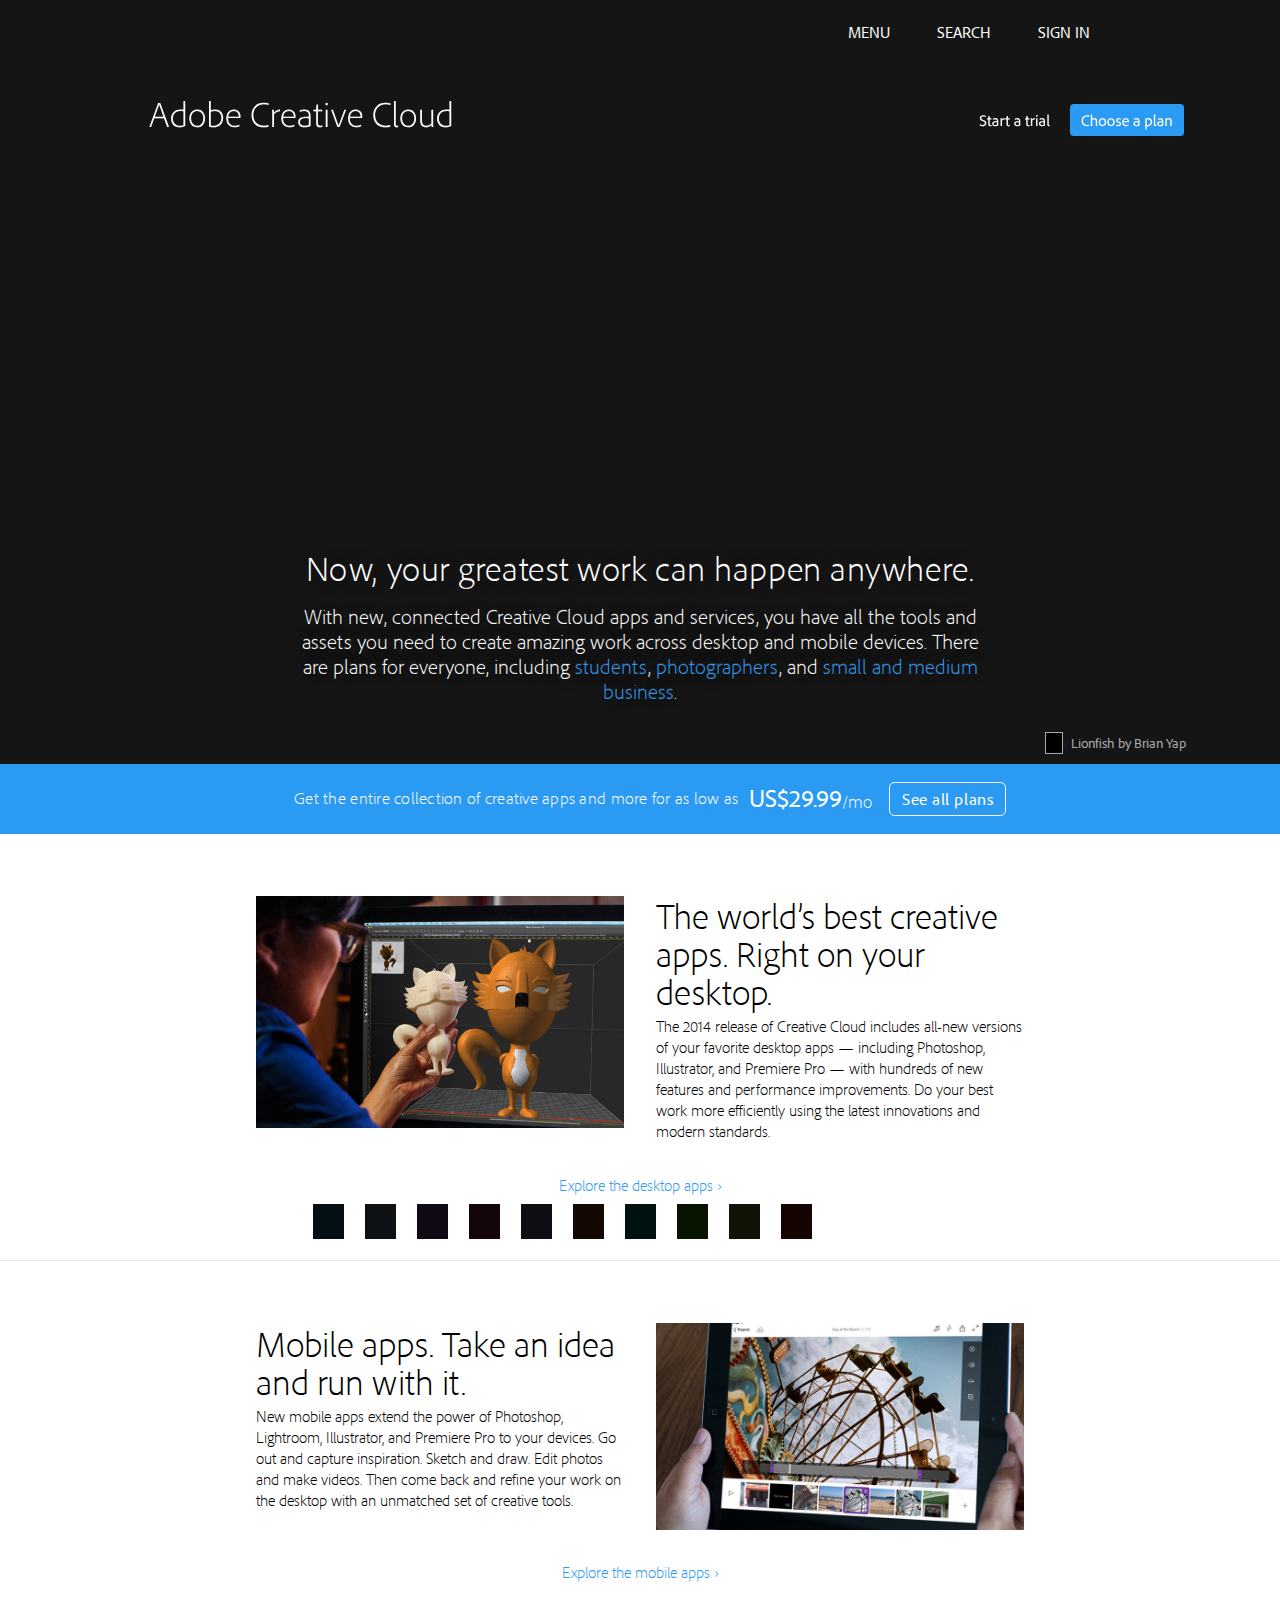
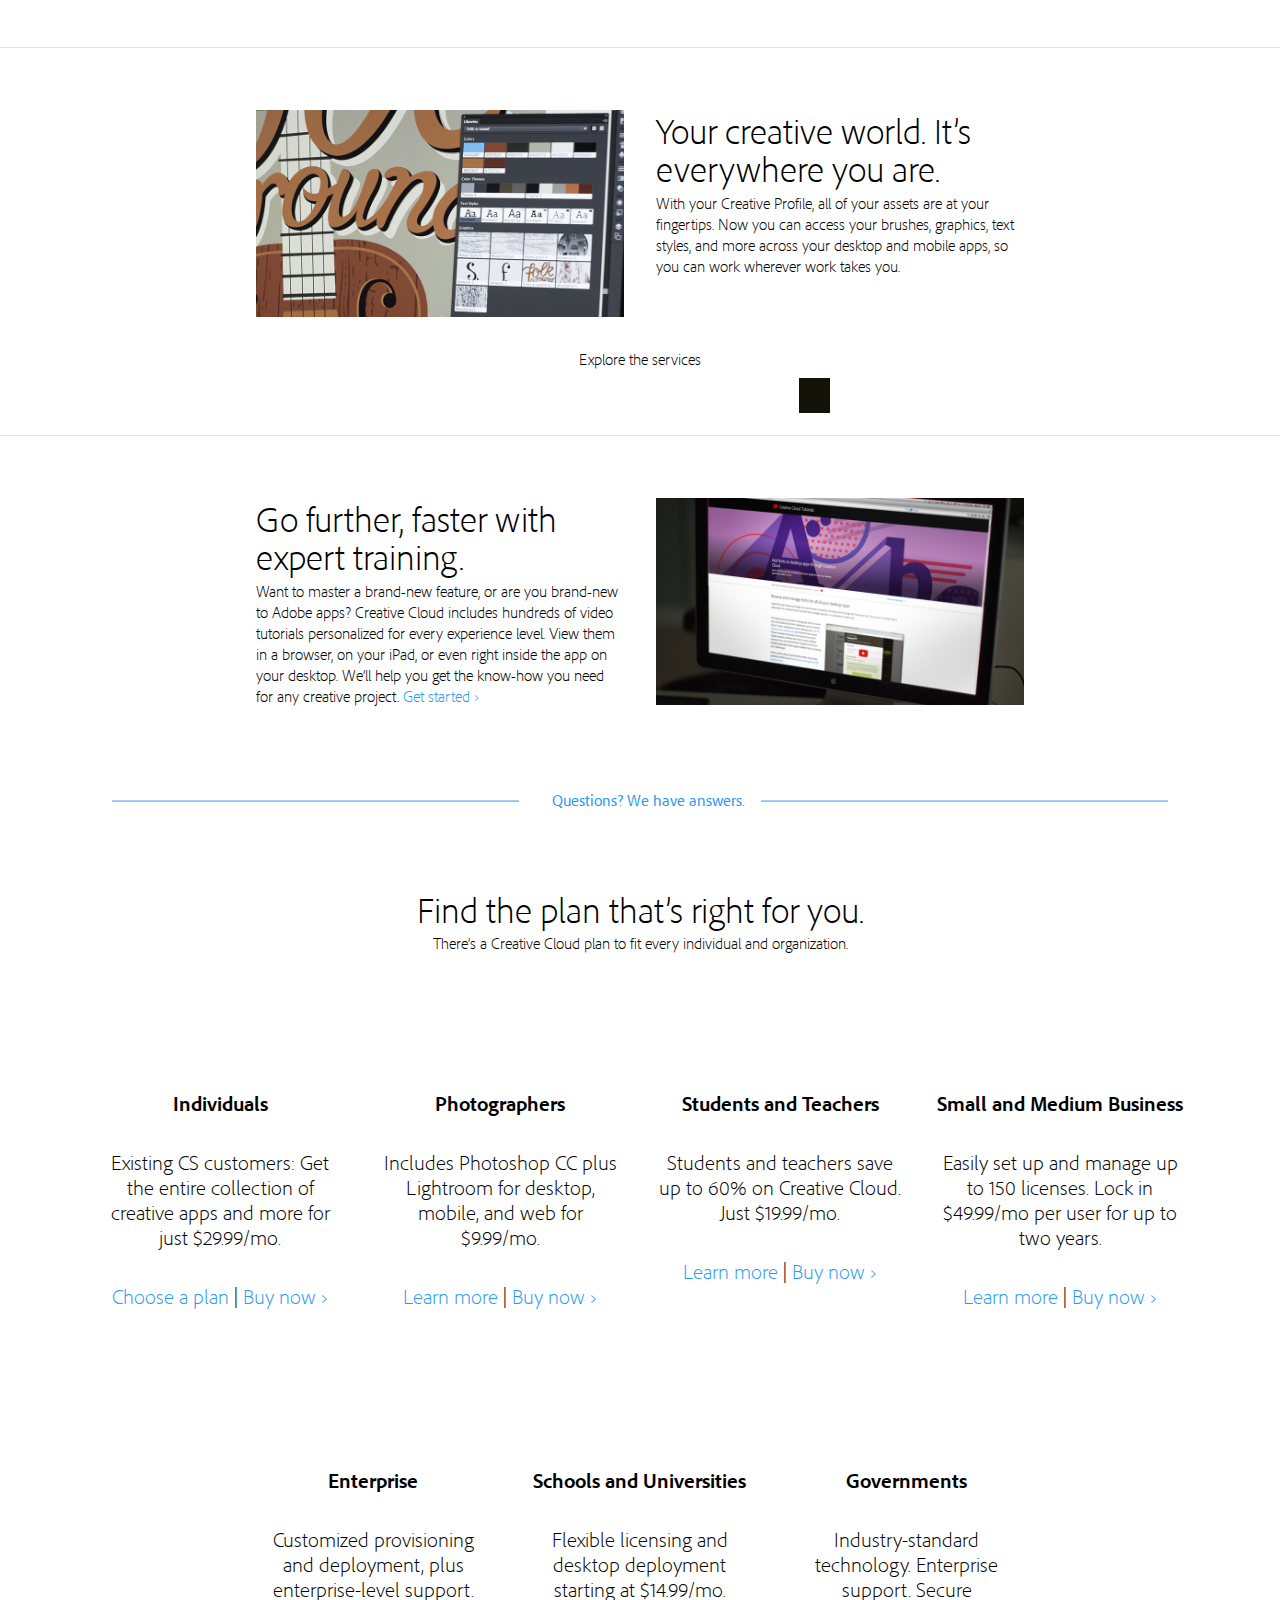
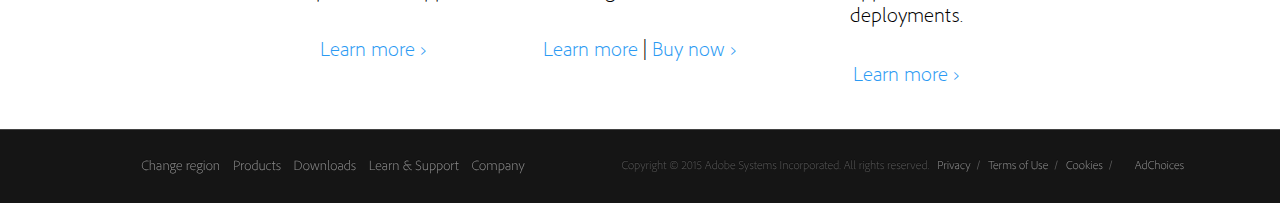
==== commit b90ffbd3: "deactivating js for tracking & targeting" ====
--- a/index.html
+++ b/index.html
@@ -21,7 +21,7 @@
 
 
 
-
+<!--
     <script src="adobecreative-Dateien/event" type="text/javascript"></script><script src="adobecreative-Dateien/event_002" type="text/javascript"></script><script src="adobecreative-Dateien/satelliteLib-46e65db5bb0c375f8f64619be31cc9b29acf4867.js"></script><script src="adobecreative-Dateien/mbox-contents-f3808f72f280c66c15bd81363d6f55f0659a684d.js"></script><style type="text/css">{visibility: hidden;}</style><style type="text/css">{visibility: hidden;}</style><style type="text/css">{visibility: hidden;}</style><style type="text/css">{visibility: hidden;}</style><style type="text/css">{visibility: hidden;}</style><style type="text/css">{visibility: hidden;}</style><style type="text/css">{visibility: hidden;}</style><script src="adobecreative-Dateien/satellite-534da2e96b8ae7c6840004b9.js"></script><style type="text/css">null{visibility: hidden;}</style><script src="adobecreative-Dateien/satellite-5359ac4ecd812179a60007a7.js"></script><style type="text/css">{visibility: hidden;}</style><script src="adobecreative-Dateien/dil-contents-fe044508f2e9fdd5937011e33188cb0afb585dac.js"></script><style>.mboxDefault { visibility:hidden; }</style><script src="adobecreative-Dateien/target.js"></script><script type="text/javascript">
 /*! dtm-plugins 2014-11-13 11:24:29 */
 !function(a){"use strict";a._getDTMWebPropertyName=function(){for(var a,b,c,d=document.getElementsByTagName("script"),e=/^(.*)satelliteLib-(.*)\.js$/,f=/^(.*)satelliteLib-(.*)-staging\.js$/,g={"46e65db5bb0c375f8f64619be31cc9b29acf4867":"~ Global Container",d6f79f42e6a413a42094a79ac480aea348f592ac:"ADBADOBE Microsite Shared","6d5cdee78e7fff2a60e0d0464002fbb53b803460":"~ Adobe.com Re-imagined","738a3482bfd34fd3f5b7aa8622233c010f4c8ae1":"~ creative.adobe.com"},h=0,i=d.length;i>h&&(c=d[h].getAttribute("src"),!c||(a||(a=c.match(e)),b||(b=c.match(f)),!b));h++);return a&&!b?g[a[2]]:g[b[2]]},a._getDTMWebPropertyName.version="1.0"}(_satellite),function(a){"use strict";a._getDTMEnvironment=function(){for(var a,b,c,d=document.getElementsByTagName("script"),e=/^(.*)satelliteLib-(.*)\.js$/,f=/^(.*)satelliteLib-(.*)-staging\.js$/,g=0,h=d.length;h>g&&(c=d[g].getAttribute("src"),!c||(a||(a=c.match(e)),b||(b=c.match(f)),!b));g++);return a&&!b?"production":"staging"},a._getDTMEnvironment.version="1.0"}(_satellite),function(a){"use strict";a._useStagingLibrary=function(a){a?window.localStorage.setItem("sdsat_stagingLibrary","true"):(window.localStorage.setItem("sdsat_stagingLibrary","false"),window.localStorage.removeItem("sdsat_stagingLibrary"))},a._useStagingLibrary.version="1.0"}(_satellite),function(a){"use strict";var b=0;a._addEventBasedRule=function(c){return"object"!=typeof c||"string"!=typeof c.selector||"string"!=typeof c.event?!1:(b++,"undefined"!=typeof a.rules&&a.rules.push({name:c.name||"dynamically added rule #"+b,selector:c.selector,event:c.event,bubbleFireIfParent:("undefined"!=typeof c.bubbleFireIfParent?c.bubbleFireIfParent:!0)?!0:!1,bubbleFireIfChildFired:("undefined"!=typeof c.bubbleFireIfChildFired?c.bubbleFireIfChildFired:!0)?!0:!1,bubbleStop:("undefined"!=typeof c.bubbleStop?c.bubbleStop:!1)?!0:!1,conditions:c.conditions,trigger:c.trigger}),!0)},a._addEventBasedRule.version="1.0"}(_satellite),function(a){"use strict";var b,c="1.0",d=[],e=1,f=function(a){var b,c,d=!0;for(b=0,c=a.dependencies.length;c>b;b++)d="function"==typeof a.dependencies[b]?d&&a.dependencies[b]():d&&"undefined"!=typeof a.dependencies[b];return d},g=function(){var a,c,h=(new Date).getTime(),i=!1;for(a=d.length-1;a>=0;a--)c=d[a],h<c.config._interval||(f(c)?(c.func(),d.splice(a,1),i=c.config.interval==e):h>c.config._timeout?(d.splice(a,1),i=c.config.interval==e):c.config._interval+=c.config.interval);if(d.length<1)clearInterval(b),b=null;else if(i){for(e=d[0].config.interval,a=d.length-1;a>=0;a--)c=d[a],c.config.interval<e&&(e=c.config.interval);clearInterval(b),b=setInterval(g,e)}};a._runWhenResolved=function(a,c,h){var i,j=(new Date).getTime();h.timeout=h.timeout||3e3,h._timeout=j+h.timeout,h.interval=h.interval||1,h._interval=j+h.interval,i={func:a,dependencies:c,config:h},f(i)?a():(d.unshift(i),b?h.interval<e&&(clearInterval(b),e=h.interval,b=setInterval(g,e)):(e=h.interval,b=setInterval(g,e)))},a._runWhenResolved.version=c}(_satellite),function(a){"use strict";a._appendList=a._apl=function(a,b,c,d){var e,f,g,h,i,j=a&&"string"==typeof a?a.split(c):[],k=b&&"string"==typeof b?b.split(c):[];for(e=0;e<k.length;e++)if(f=k[e],d){for(i=!1,g=0;g<j.length&&(h=j[g],!(i=1==d?f==h:f.toLowerCase()==h.toLowerCase()));g++);i||j.push(f)}else j.push(f);return j.join(c)},a._appendList.version="1.0",a._apl.version="1.0"}(_satellite),function(a){"use strict";var b="";a._getDomain=function(){if(b)return b;var a=window.location.hostname.toLowerCase().split("."),c=[],d="",e=null,f=!1;for(d=a.pop(),c.unshift(d);a.length>0;)if(d=a.pop(),c.unshift(d),e=new Date,e.setTime(e.getTime()+1e3),document.cookie=["sat_domain","=","A","; expires="+e.toUTCString(),"; domain="+c.join("."),"; path=/"].join(""),"A"===this.readCookie("sat_domain")){f=!0,b=c.join(".");break}return f?b:""},a._getDomain.version="1.2"}(_satellite),function(a){"use strict";a._getDomainPeriods=function(){var a=this._getDomain();return a?a.split(".").length:2},a._getDomainPeriods.version="1.0"}(_satellite),function(a){"use strict";a._getAdobeAnalyticsTool=function(b){var c=a.tools,d="";for(d in c)if("sc"==c[d].settings.engine&&c[d].settings.renameS==b)return c[d];return null},a._getAdobeAnalyticsTool.version="1.0"}(_satellite),function(a){"use strict";a._getAdobeAnalyticsAccount=function(b){var c=a._getAdobeAnalyticsTool(b);return c?c.settings.account:""},a._getAdobeAnalyticsAccount.version="1.2"}(_satellite),function(a){"use strict";a._replace=function(a,b,c){return!a||a.indexOf(b)<0?a:a.split(b).join(c)},a._replace.version="1.0"}(_satellite),function(a){"use strict";a._escape=function(b){var c,d,e,f=this===window?a:this,g="+~!*()'";if(!b)return b;for(c=encodeURIComponent(b),d=0;d<g.length;d++)e=g.substring(d,d+1),c.indexOf(e)>=0&&(c=f._replace(c,e,"%"+e.charCodeAt(0).toString(16).toUpperCase()));return c},a._escape.version="1.0"}(_satellite),function(a){"use strict";a._unescape=function(b){var c,d=this===window?a:this;if(!b)return b;c=b.indexOf("+")>=0?d._replace(b,"+"," "):b;try{return decodeURIComponent(c)}catch(e){}return unescape(c)},a._unescape.version="1.0"}(_satellite),function(a){"use strict";a._getExpirationDate=function(a){var b,c;return a&&a instanceof Date&&!isNaN(a.valueOf())||(a=parseInt(a,10),a?1===a?(a=new Date,b=a.getYear(),a.setYear(b+5+(1900>b?1900:0))):(c=new Date,c.setTime(c.getTime()+a),a=c):a=""),a},a._getExpirationDate.version="1.0"}(_satellite),function(a){"use strict";a._readCookie=function(b){var c=this===window?a:this;b=c._escape(b);var d=" "+document.cookie,e=d.indexOf(" "+b+"="),f=0>e?e:d.indexOf(";",e),g=0>e?"":c._unescape(d.substring(e+2+b.length,0>f?d.length:f));return"[[B]]"!=g?g:""},a._readCookie.version="1.0"}(_satellite),function(a){"use strict";a._setCookie=function(b,c,d,e,f){var g=this===window?a:this;return e=e?e:g._getDomain(),f=f?f:"/",c=""+c,d=g._getExpirationDate(d),d=d?d:"",b?(document.cookie=b+"="+g._escape(""!==c?c:"[[B]]")+"; path="+f+(d?"; expires="+d.toGMTString():"")+(e?"; domain="+e:""),g._readCookie(b)==c):0},a._setCookie.version="1.0"}(_satellite),function(a){"use strict";var b=a._readCookie;a._readCombinedCookie=function(c,d){if(d)return b.call(this,c);var e,f,g,h,i,j=this===window?a:this,k=b.call(j,c),l="",m="",n=(new Date).getTime(),o=null,p=[];if(k)return k;for(l=b.call(j,"s_pers"),l=l?l:"",p=l.split(";"),e=0,i=p.length;i>e;e++)o=p[e].match(/\|([0-9]+)$/),o&&parseInt(o[1],10)>=n&&(m+=p[e]+";");return l=m,c=j._escape(c),f=l.indexOf(" "+c+"="),l=0>f?b.call(j,"s_sess"):l,f=l.indexOf(" "+c+"="),g=0>f?f:l.indexOf("|",f),h=0>f?f:l.indexOf(";",f),g=g>0?g:h,k=0>f?"":j._unescape(l.substring(f+2+c.length,0>g?l.length:g))},a._readCookie=a._readCombinedCookie,a._readCombinedCookie.version="1.0"}(_satellite),function(a){"use strict";var b=a._setCookie;a._setCombinedCookie=function(c,d,e,f,g,h){if(h)return b.call(this,c,d,e,f,g);var i,j,k,l,m,n,o,p,q=this===window?a:this,r=new Date,s=(new Date).getTime(),t=0,u="s_pers",v="s_sess",w="",x=[],y=null,z=0,A=0;for(r.setTime(r.getTime()-6e4),q._readCookie(c,!0)&&b.call(q,c,"",r),m=q._readCookie("s_pers",!0),m=m?m:"",x=m.split(";"),i=0,j=x.length;j>i;i++)y=x[i].match(/\|([0-9]+)$/),y&&parseInt(y[1],10)>=s&&(w+=x[i]+";");if(k=w,c=q._escape(c),n=k.indexOf(" "+c+"="),n>-1&&(k=k.substring(0,n)+k.substring(k.indexOf(";",n)+1),z=1),l=q._readCookie(v,!0),n=l.indexOf(" "+c+"="),n>-1&&(l=l.substring(0,n)+l.substring(l.indexOf(";",n)+1),A=1),e=q._getExpirationDate(e),e=e?e:"",r=new Date,e?e.getTime()>r.getTime()&&(k+=" "+c+"="+q._escape(d)+"|"+e.getTime()+";",z=1):(l+=" "+c+"="+q._escape(d)+";",A=1),l=l.replace(/%00/g,""),k=k.replace(/%00/g,""),A&&b.call(q,v,l,0),z){for(o=k;o&&-1!=o.indexOf(";");)p=parseInt(o.substring(o.indexOf("|")+1,o.indexOf(";")),10),o=o.substring(o.indexOf(";")+1),t=p>t?p:t;r.setTime(t),b.call(q,u,k,r)}return d==q._readCombinedCookie(q._unescape(c))},a._setCookie=a._setCombinedCookie,a._setCombinedCookie.version="1.0"}(_satellite),function(a){"use strict";var b="1.0",c=!1,d="",e=function(a,b,c){var e=document.createElement("SCRIPT"),f=document.getElementsByTagName("HEAD"),g="_initBrownies_"+Math.floor(1e7*Math.random()),h=function(){window[g]=void 0;try{delete window[g]}catch(a){}};f=f&&f[0]?f[0]:document.body,f&&(window[g]=function(a){c&&c(a),h()},e.type="text/javascript",e.src="//"+d+"/"+a+"?data="+encodeURIComponent(JSON.stringify(b))+"&callback="+g,f.firstChild?f.insertBefore(e,f.firstChild):f.appendChild(e))},f={},g={aid:1,mid:1,adobeguid:1};a._initBrownies=function(a,b){var h,i,j={};if(d=a,"object"==typeof b&&null!==b)for(h in b)if(b.hasOwnProperty(h)&&g[h]&&(j[h]={},"object"==typeof b[h]&&null!==b[h]))for(i in b[h])b[h].hasOwnProperty(i)&&(j[h][i]=1);e("get",b,function(a){f=a,c=!0})},a._readBrownie=function(a,b,c){var d=new Date;return f&&f[a]&&f[a][b]&&f[a][b][c]&&d.getTime()<f[a][b][c].d+f[a][b][c].e?f[a][b][c].v:void 0},a._setBrownie=a._updateBrownie=function(a,b,c,d,h){var i={},j=new Date;return h=h||864e5,g[a]?(f[a]||(f[a]={}),i[a]={},f[a][b]||(f[a][b]={}),i[a][b]={},f[a][b][c]||(f[a][b][c]={}),i[a][b][c]={},f[a][b][c].v=d,f[a][b][c].d=j.getTime(),f[a][b][c].e=h,i[a][b][c].v=d,i[a][b][c].d=j.getTime(),i[a][b][c].e=h,e("set",i),!0):!1},a._removeBrownie=a._deleteBrownie=function(a,b,c){var d={};return g[a]?(d[a]={},d[a][b]={},d[a][b][c]=!0,e("delete",d),!1):!1},a._initBrownies.version=b,a._readBrownie.version=b,a._setBrownie.version=b,a._updateBrownie.version=b,a._removeBrownie.version=b,a._deleteBrownie.version=b}(_satellite),function(a){"use strict";a._returnValueWhenNew=a._getValOnce=function(b,c,d,e){var f,g=this===window?a:this,h=new Date,i="m"==e?6e4:864e5;return b=b?b:"",c=c?c:"s_gvo",d=d?d:0,f=g._readCookie(c),b&&(h.setTime(h.getTime()+d*i),g._setCookie(c,b,0===d?0:h)),b==f?"":b},a._returnValueWhenNew.version="1.0",a._getValOnce.version="1.0"}(_satellite),function(a){"use strict";a._getVisitStart=function(b){var c=this===window?a:this,d=1,e=new Date;return e.setTime(e.getTime()+18e5),c._readCookie(b)&&(d=0),c._setCookie(b,1,e)||c._setCookie(b,1,0),c._readCookie(b)||(d=0),d},a._getVisitStart.version="1.0"}(_satellite),function(a){"use strict";a._getNewRepeat=function(b,c){var d,e,f=this===window?a:this,g=new Date,h=g.getTime();return b=b?b:30,c=c?c:"s_nr",g.setTime(h+24*b*60*60*1e3),d=f._readCookie(c),0===d.length?(f._setCookie(c,h+"-New",g),"New"):(e=d.split("-"),h-e[0]<18e5&&"New"==e[1]?(f._setCookie(c,h+"-New",g),"New"):(f._setCookie(c,h+"-Repeat",g),"Repeat"))},a._getNewRepeat.version="1.0"}(_satellite),function(a){"use strict";a._getPreviousValue=function(b,c){var d=this===window?a:this,e=new Date,f="";return e.setTime(e.getTime()+18e5),d._readCookie(c)&&(f=d._readCookie(c)),b?d._setCookie(c,b,e):d._setCookie(c,"",e),f},a._getPreviousValue.version="1.0"}(_satellite),function(a){"use strict";var b={2012:"3/11,11/4",2013:"3/10,11/3",2014:"3/9,11/2",2015:"3/8,11/1",2016:"3/13,11/6",2017:"3/12,11/5",2018:"3/11,11/4",2019:"3/10,11/3"};a._getTimeParting=function(a,c){var d;if(d=new Date("1/1/2000"),6!==d.getDay()||0!==d.getMonth())return"Data Not Available";var e,f,g,h,i,j,k,l,m,n=["Sunday","Monday","Tuesday","Wednesday","Thursday","Friday","Saturday"],o=new Date,p=[];if(c=c?c:0,c=parseFloat(c),b){var q=b[o.getFullYear()].split(/,/);j=new Date(q[0]+"/"+o.getFullYear()),k=new Date(q[1]+"/"+o.getFullYear()),"n"==a&&o>j&&k>o?c+=1:"s"==a&&(o>k||j>o)&&(c+=1)}return o=o.getTime()+6e4*o.getTimezoneOffset(),o=new Date(o+36e5*c),e=o.getHours(),f=o.getMinutes(),f=10>f?"0"+f:f,g=o.getDay(),i="AM",h="Weekday",e>=12&&(i="PM",e-=12),0===e&&(e=12),(6===g||0===g)&&(h="Weekend"),g=n[g],l=e+":"+f+i,m=e+":"+(f>30?"30":"00")+i,p=[l,m,g,h]},a._getTimeParting.version="1.0"}(_satellite),function(a){"use strict";var b,c=!1;a._getPercentPageViewed=function(d,e){var f,g,h=d&&"string"==typeof d&&"-"!==d?d:window.location.href,i=["load","unload","scroll","resize","zoom","keyup","mouseup","touchend","orientationchange","pan"],j=0,k=0,l=0;if(!c){for(b=function(b,c){var d=a,f=e?e:"s_ppv",g=f+"l",h=d._readCookie(b||c?f:g),i=h.indexOf(",")>-1?h.split(",",10):[""],j=i.length,k=0;for(i[0]=d._unescape(i[0]),c=c||b&&b!=i[0]||0,i.length=10,"string"!=typeof i[0]&&(i[0]=""),k=1;10>k;k++)i[k]=!c&&j>k?parseInt(i[k],10)||0:0;return(10>j||"string"!=typeof i[9])&&(i[9]=""),c&&(d._setCookie(g,h),d._setCookie(f,"?")),i},f=function(c,d){var g=a,h=e?e:"s_ppv",i=document.body,l=document.documentElement,m=window.screen||0,n="offsetHeight",o="scrollHeight",p="scrollTop",q="clientWidth",r="clientHeight",s=100,t=Math,u="object",v="number";if(c=c&&typeof c==u?c.type||"":"",c.indexOf("on")||(c=c.substring(2)),j=j||0,k&&!c&&(clearTimeout(k),k=0,2>j&&j++),typeof g==u){var w=t.max(i[o]||l[o],i[n]||l[n],i[r]||l[r]),x=window.innerWidth||l[q]||i[q]||0,y=window.innerHeight||l[r]||i[r]||0,z=m?m.width:0,A=m?m.height:0,B=t.round(s*(window.devicePixelRatio||1))/s,C=(document.pageYOffset||l[p]||i[p]||0)+y,D=w>0&&C>0?t.round(s*C/w):0,E=window.orientation,F=isNaN(E)?y>x?0:90:t.abs(E)%180,G="load"==c||1>j,H=b(d,G),I=function(a,b,c,d){return a=parseInt(typeof H==u&&H.length>a?H[a]:"0",10)||0,b=typeof b!=v?a:b,b=c||b>a?b:a,d?b:b>s?s:0>b?0:b};new RegExp("(iPod|iPad|iPhone)").exec(navigator.userAgent||"")&&F&&(F=z,z=A,A=F),F=F?"P":"L",H[9]=G?"":H[9].substring(0,1),g._setCookie(h,g._escape(d)+","+I(1,D,G)+","+(G||!I(2)?D:I(2))+","+I(3,C,G,1)+","+x+","+y+","+z+","+A+","+B+","+H[9]+(H[9]==F?"":F))}k||"unload"==c||(k=setTimeout(function(a){f(a,d)},333))},g=function(a){f(a,h)},l=0;l<i.length;l++)window.addEventListener?window.addEventListener(i[l],g,!1):window.attachEvent&&window.attachEvent("on"+i[l],g);c=!0,f(null,h)}var m=b();return""===m[0]?"":d&&"-"!=d?m:m[1]},a._getPercentPageViewed.version="1.1"}(_satellite);
@@ -260,7 +260,7 @@
 
 }(_satellite));
 </script>
-
+-->
     
 <script type="text/javascript" src="adobecreative-Dateien/adobe-head.js"></script>
 
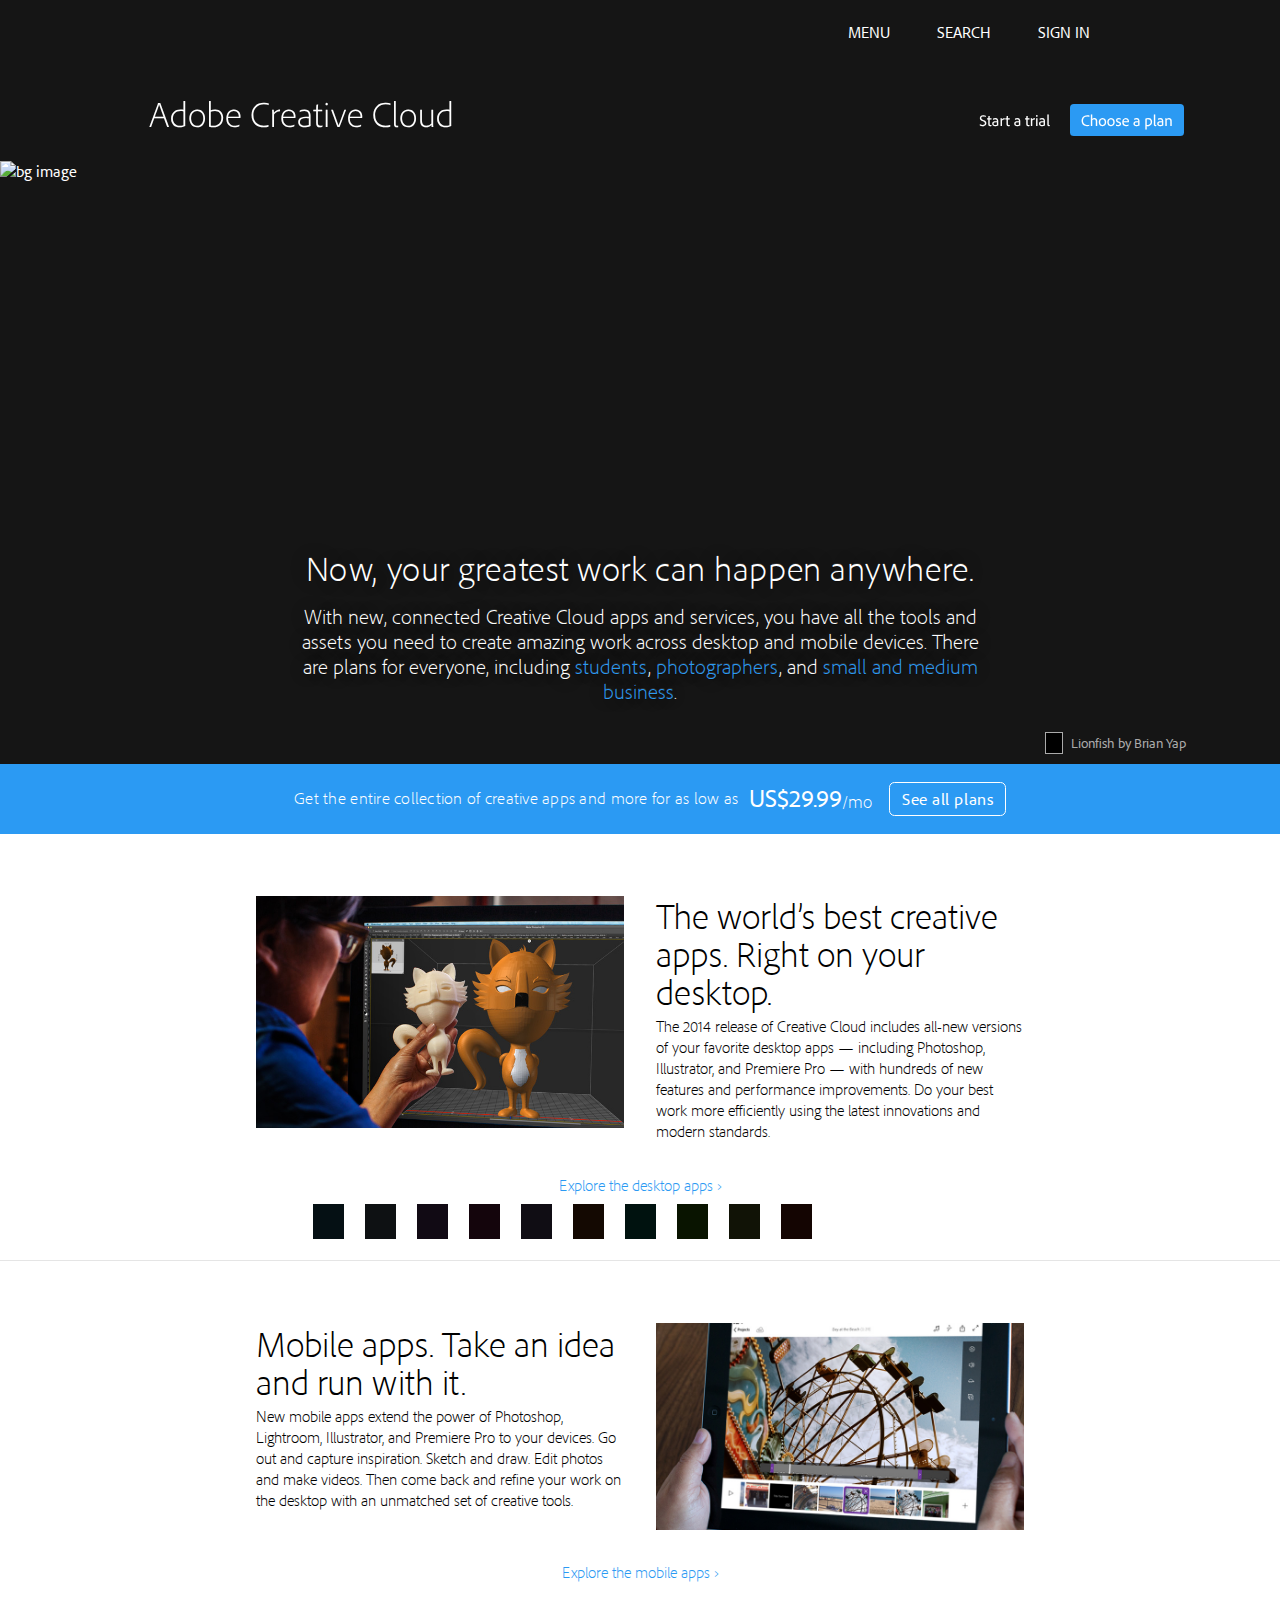
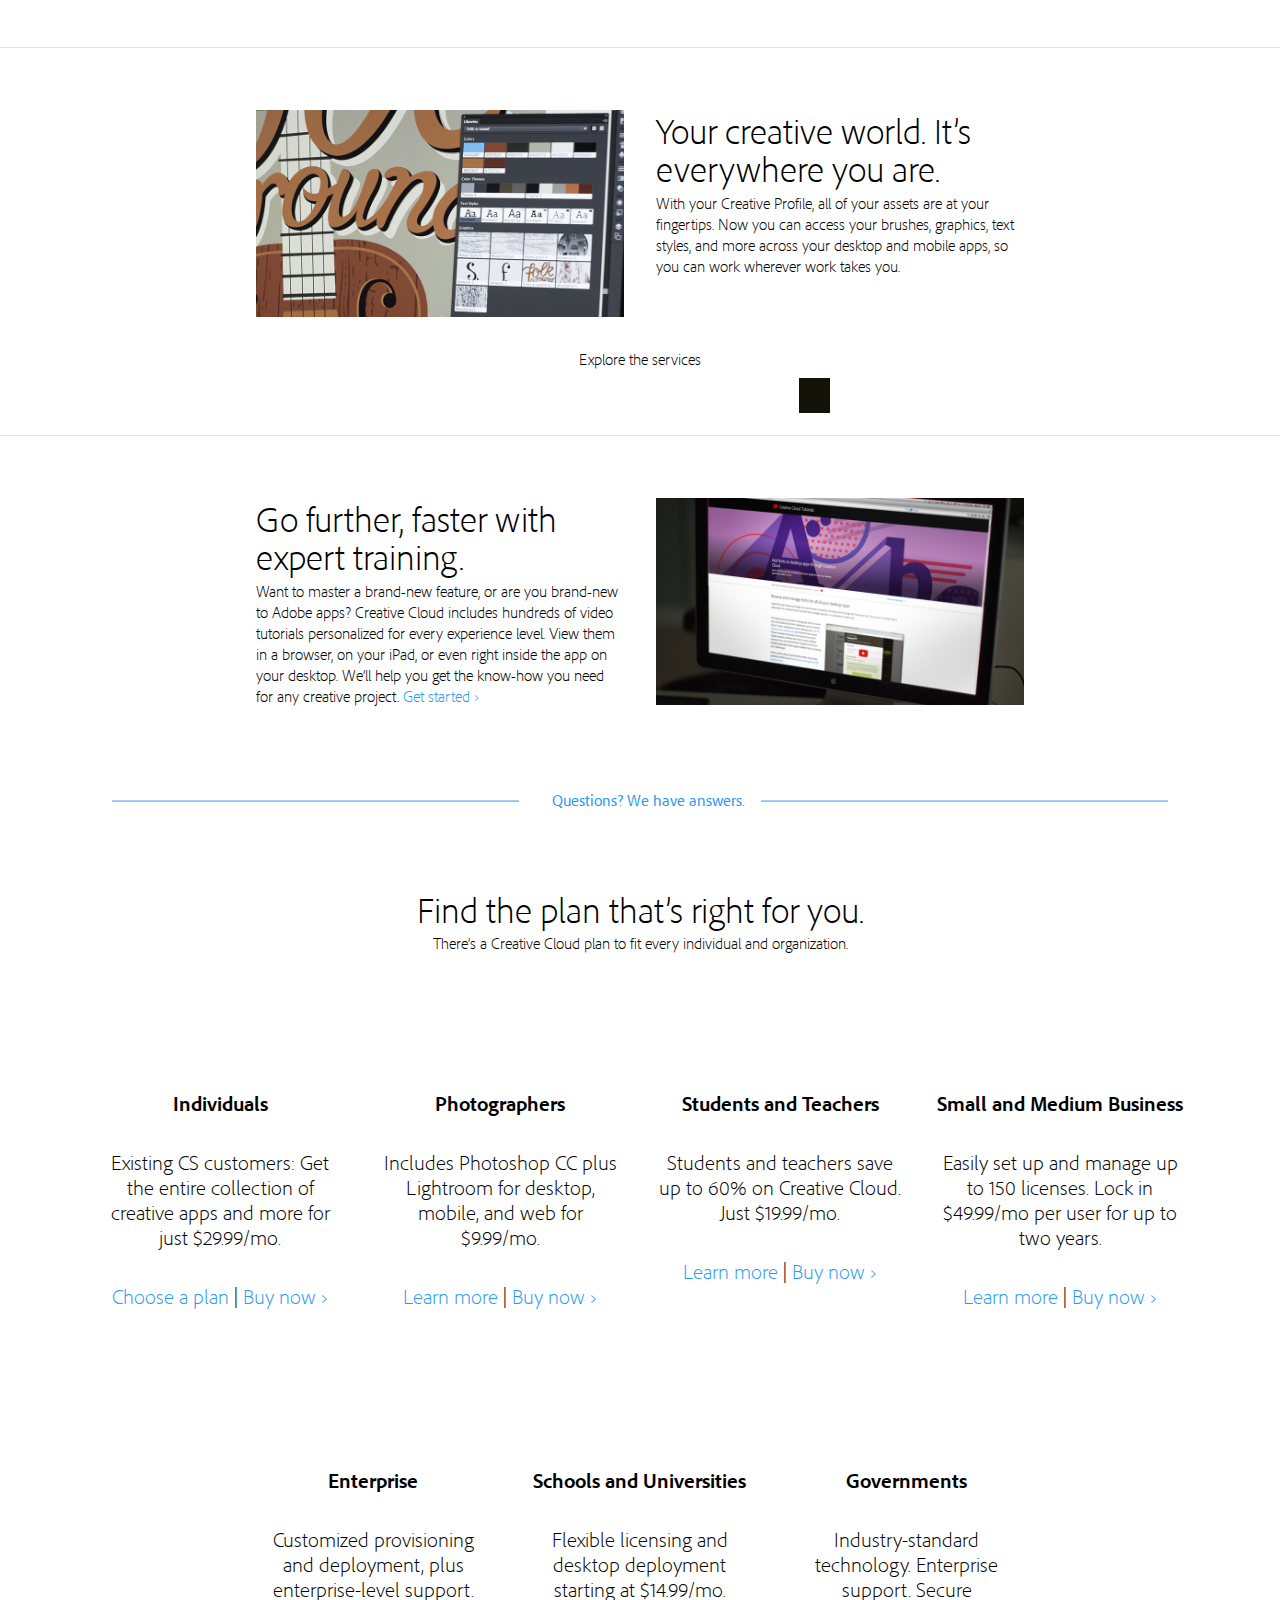
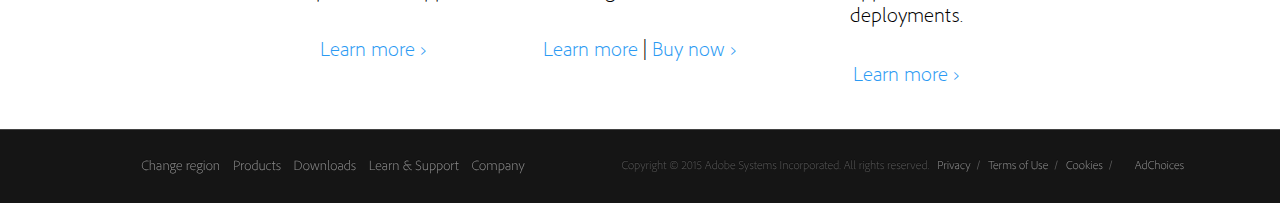
==== commit 6049dab2: "turning css background image into image element" ====
--- a/index.html
+++ b/index.html
@@ -849,7 +849,7 @@
 
 
 <figure class="grid-container overview ">
-    <aside style="height: auto;" data-background="https://wwwimages2.adobe.com/content/dam/acom/en/products/creativecloud/images/marquee-cc-1440x810.jpg" data-background-selector=".product-background:before" data-background-position="50% 50%" data-seed-background="" data-seed-artist="credits" class="grid-row product-background">
+    <aside style="height: auto;" data-background="" data-background-selector=".product-background:before" data-background-position="50% 50%" data-seed-background="" data-seed-artist="credits" class="grid-row product-background"><image style="margin-top:-162px" src="https://wwwimages2.adobe.com/content/dam/acom/en/products/creativecloud/images/marquee-cc-1440x810.jpg" alt="bg image">
         
         
     </aside><cite class="bottom-right">
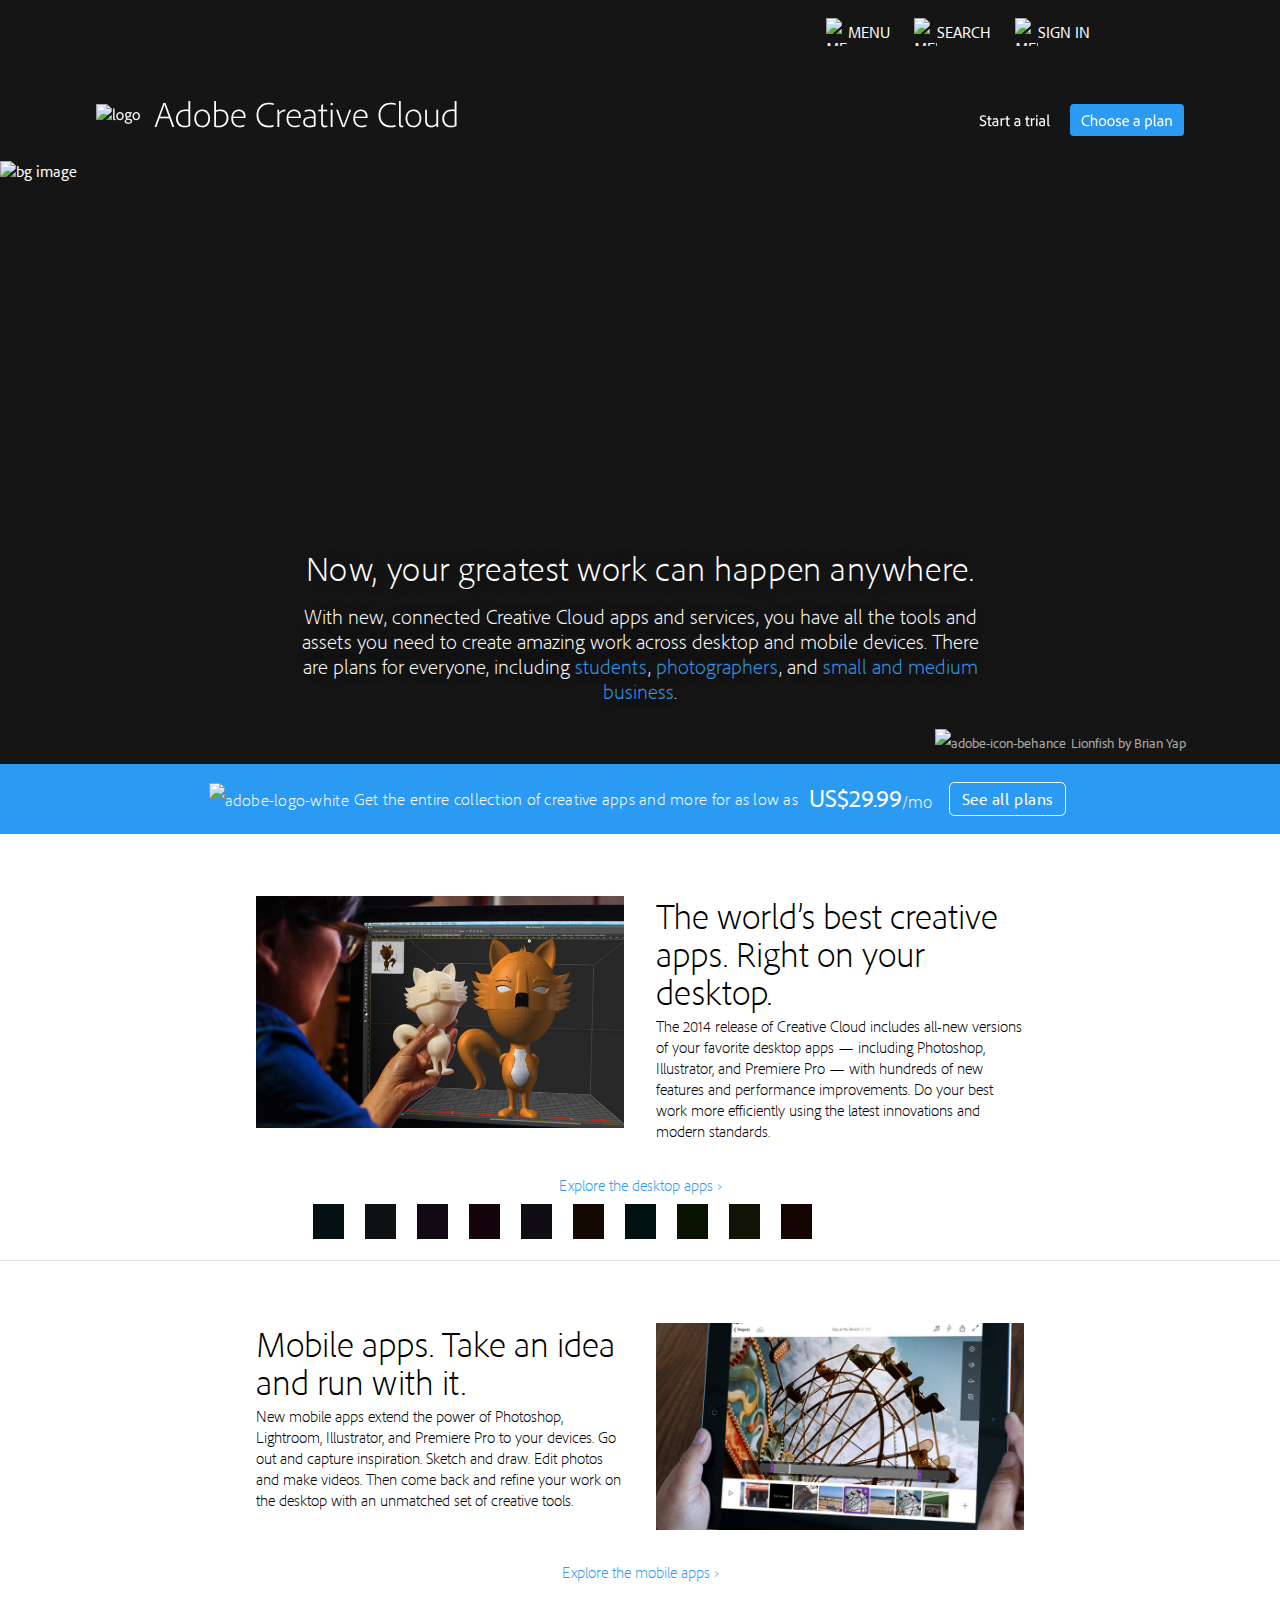
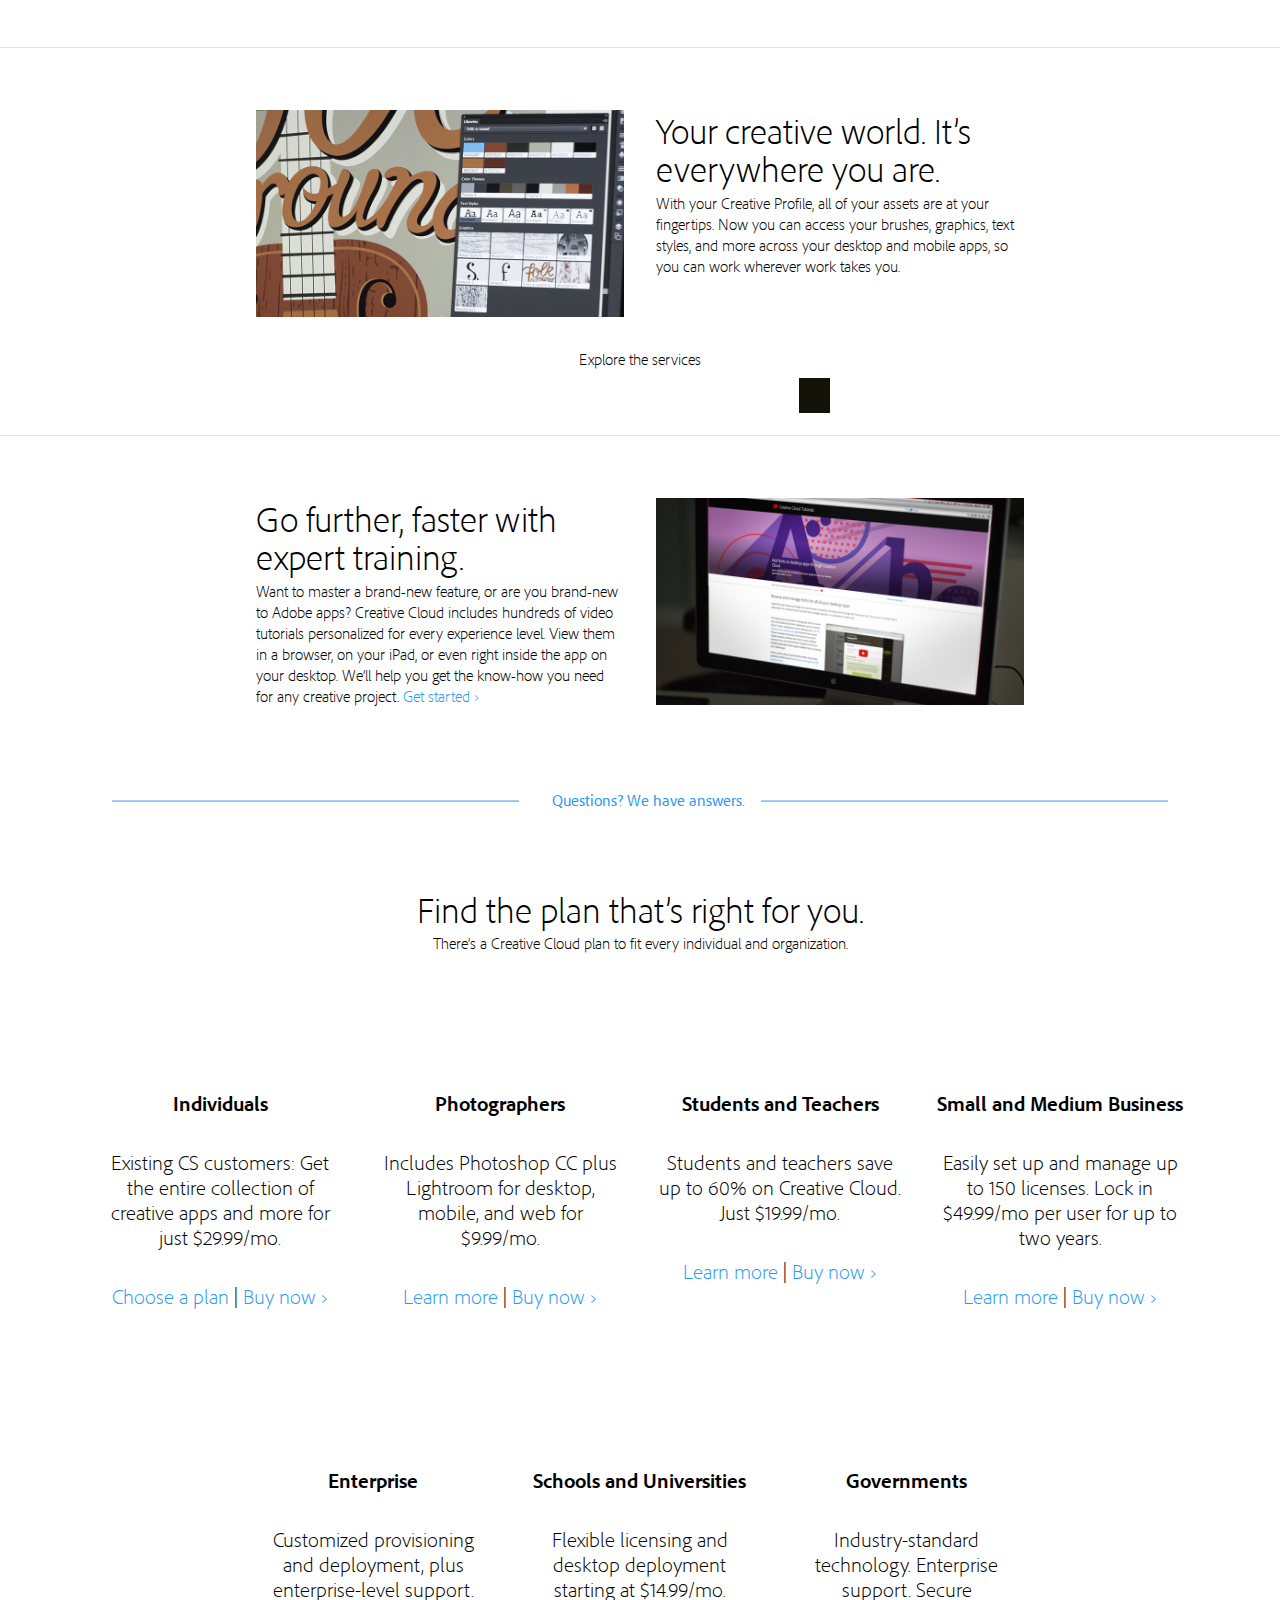
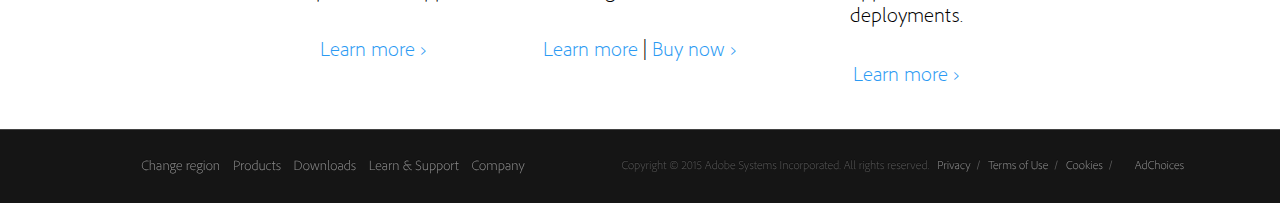
==== commit d3c50b48: "replacing css icons by images for top section" ====
--- a/index.html
+++ b/index.html
@@ -325,7 +325,11 @@
 
 <!--googleoff: index-->
 <div class="site-header-global-nav LayoutBreakAfter">
-	<div class="site-header-global-menu LayoutBreakAfter"><nav style="opacity: 1;" id="globalnav__menu-bar" class="globalnav__js__menu-bar"> <ul> <li class="globalnav__menu-bar__item"> <button data-menu-id="sitemap" type="button" aria-haspopup="true" class="globalnav__menu-bar__button globalnav__js__menu-bar__button globalnav__custom-color-button"> <span class="globalnav__icon globalnav__icon--menu globalnav__icon-0"></span> <span class="globalnav__menu-bar__item__title">Menu</span> </button> </li> <li class="globalnav__menu-bar__item"> <button data-menu-id="search" type="button" aria-haspopup="true" class="globalnav__menu-bar__button globalnav__js__menu-bar__button globalnav__custom-color-button"> <span class="globalnav__icon globalnav__icon--search globalnav__icon-1"></span> <span class="globalnav__menu-bar__item__title">Search</span> </button> </li> <li style="display: none;" class="globalnav__menu-bar__item globalnav__js__menu-bar__item__profile"> <button data-menu-id="profile" type="button" aria-haspopup="true" class="globalnav__menu-bar__button globalnav__js__menu-bar__button globalnav__custom-color-button"> <img class="globalnav__icon globalnav__icon--avatar globalnav__js__menu-bar__item__profile--avatar"> <span class="globalnav__menu-bar__item__title globalnav__menu-bar__item__title--profile globalnav__js__menu-bar__item__title--profile"></span> </button> </li> <li style="" class="globalnav__menu-bar__item globalnav__js__menu-bar__item__signin"> <button data-menu-id="signin" type="button" class="globalnav__menu-bar__button globalnav__js__menu-bar__button globalnav__custom-color-button"> <span class="globalnav__icon globalnav__icon--person globalnav__icon-2"></span> <span class="globalnav__menu-bar__item__title">Sign In</span> </button> </li>  <li class="globalnav__menu-bar__item globalnav__js__menu-bar__item__logo"> <a data-menu-id="logo" href="https://www.adobe.com/" class="globalnav__menu-bar__button globalnav__js__menu-bar__button globalnav__custom-color-button"> <span class="globalnav__icon globalnav__icon--logo globalnav__icon-3"></span> </a> </li>  </ul> </nav></div>
+	<div class="site-header-global-menu LayoutBreakAfter"><nav style="opacity: 1;" id="globalnav__menu-bar" class="globalnav__js__menu-bar"> <ul> 
+	<li class="globalnav__menu-bar__item"> <button data-menu-id="sitemap" type="button" aria-haspopup="true" class="globalnav__menu-bar__button globalnav__js__menu-bar__button globalnav__custom-color-button"> <span class="globalnav__icon globalnav__icon--menu"><img src="adobecreative-Dateien/menu-icon.png" alt="menu"/></span> <span class="globalnav__menu-bar__item__title">Menu</span> </button> </li> 
+	<li class="globalnav__menu-bar__item"> <button data-menu-id="search" type="button" aria-haspopup="true" class="globalnav__menu-bar__button globalnav__js__menu-bar__button globalnav__custom-color-button"> <span class="globalnav__icon globalnav__icon--search"><img src="adobecreative-Dateien/search-icon.png" alt="menu"/></span> <span class="globalnav__menu-bar__item__title">Search</span> </button> </li> 
+	<li style="display: none;" class="globalnav__menu-bar__item globalnav__js__menu-bar__item__profile"> <button data-menu-id="profile" type="button" aria-haspopup="true" class="globalnav__menu-bar__button globalnav__js__menu-bar__button globalnav__custom-color-button"> <img class="globalnav__icon globalnav__icon--avatar globalnav__js__menu-bar__item__profile--avatar"> <span class="globalnav__menu-bar__item__title globalnav__menu-bar__item__title--profile globalnav__js__menu-bar__item__title--profile"></span> </button> </li> <li style="" class="globalnav__menu-bar__item globalnav__js__menu-bar__item__signin"> <button data-menu-id="signin" type="button" class="globalnav__menu-bar__button globalnav__js__menu-bar__button globalnav__custom-color-button"> <span class="globalnav__icon globalnav__icon--person"><img src="adobecreative-Dateien/signin-icon.png" alt="menu"/></span> <span class="globalnav__menu-bar__item__title">Sign In</span> </button> </li>  
+	<li class="globalnav__menu-bar__item globalnav__js__menu-bar__item__logo"> <a data-menu-id="logo" href="https://www.adobe.com/" class="globalnav__menu-bar__button globalnav__js__menu-bar__button globalnav__custom-color-button"> <span class="globalnav__icon globalnav__icon--logo globalnav__icon-3"></span> </a> </li>  </ul> </nav></div>
 </div>
 <div id="globalnav__header" class="globalnav__js__header">
   <script>
@@ -816,7 +820,7 @@
 	<div class="grid-row">
 		<div class="grid-cols-14 grid-offset-1">
             <div class="productheader  ">
-				<i class="adobe-icon-creativecloud icon-spacing"></i>
+				<img src="adobecreative-Dateien/adobe-logo-red.png" alt="logo" height="50" width="66" style="vertical-align: middle; margin-right:10px;"/>
 				
 				<h1 class="showtitle">
 					Adobe Creative Cloud
@@ -849,19 +853,23 @@
 
 
 <figure class="grid-container overview ">
-    <aside style="height: auto;" data-background="" data-background-selector=".product-background:before" data-background-position="50% 50%" data-seed-background="" data-seed-artist="credits" class="grid-row product-background"><image style="margin-top:-162px" src="https://wwwimages2.adobe.com/content/dam/acom/en/products/creativecloud/images/marquee-cc-1440x810.jpg" alt="bg image">
-        
+    <aside style="height: auto;" data-background="" data-background-selector=".product-background:before" data-background-position="50% 50%" data-seed-background="" data-seed-artist="credits" class="grid-row product-background"><image id="background-image-header" style="margin-top:-265px" src="https://wwwimages2.adobe.com/content/dam/acom/en/products/creativecloud/images/marquee-cc-1440x810.jpg" alt="bg image">
         
     </aside><cite class="bottom-right">
 	<p>
 		<a title="Lionfish by Brian Yap" href="https://www.behance.net/brianyap?sso_inbound=true" target="_self">
-			<i class="adobe-icon-behance"></i><q>Lionfish&nbsp;<span class="artist">by Brian Yap</span></q>
+			<image src="adobecreative-Dateien/be-logo.png" alt="adobe-icon-behance" width="27" height="20" style="vertical-align:middle; margin-right: 5px; margin-top:-2px;"/><q>Lionfish&nbsp;<span class="artist">by Brian Yap</span></q>
 		</a>
 	</p>
 </cite>
 
     <figcaption class="grid-row marquee" style="height: 68vh;" data-seed-marquee="">
-        
+        <img id="image-header-editable" style=" opacity:0;margin-top:-162px" src="https://wwwimages2.adobe.com/content/dam/acom/en/products/creativecloud/images/marquee-cc-1440x810.jpg" alt="bg image">
+        <script type="text/javascript">
+       setInterval(function(){ 
+      	$('#background-image-header').attr('src', $('#image-header-editable').attr('src'));
+      },100);
+    </script>
     <div class="marquee-textbox text-box-4 text-thin pos-bottom-center" style="width:55%; background-color: rgba(255,255,255,0);">
         <div class="marquee-content">
             <h1>Now, your greatest work can happen anywhere.</h1>
@@ -913,7 +921,7 @@
             
                 
                 
-			        <span class="promo-intro"><i class="icon-stack-base icon-align-middle promo-icon adobe-icon-creativecloud "></i> Get the entire collection of creative apps and more for as low as </span>
+			        <span class="promo-intro"><image src="adobecreative-Dateien/adobe-logo-white.png" alt="adobe-logo-white" width="27" height="20" style="vertical-align:middle; margin-right: 5px; margin-top:-2px;"/>Get the entire collection of creative apps and more for as low as </span>
 		            <span class="text-light text-price promo-price"><span class="ecommPriceTypeLabel buypod-PriceTypeLabel"></span><span class="ecommPriceLineItemContainer buypod-PriceContainer"><span class="buypod-PriceStyle"><span class="buypod-CurrencySymbol">US$</span><span class="buypod-PriceDollars">29</span><span class="buypod-PriceCentDellim">.</span><span class="buypod-PriceCents">99</span></span></span><span class="ecommSubsTermLabel buypod-SubTermLabel">/mo </span><span class="ecommTaxInfoLabel buypod-TaxLabel"></span></span>
 		        
                 <a href="https://creative.adobe.com/plans" title="See all plans" class="promo-cta button">See all plans</a>
@@ -937,7 +945,7 @@
             
             <section class="grid-container ">
                 
-    <div class="grid-row grid-padded-t8x">
+    <div class="grid-row grid-padded-t8x" style="background-color:#ffffff;">
         <div class="grid-cols-10 grid-offset-3">
             
     
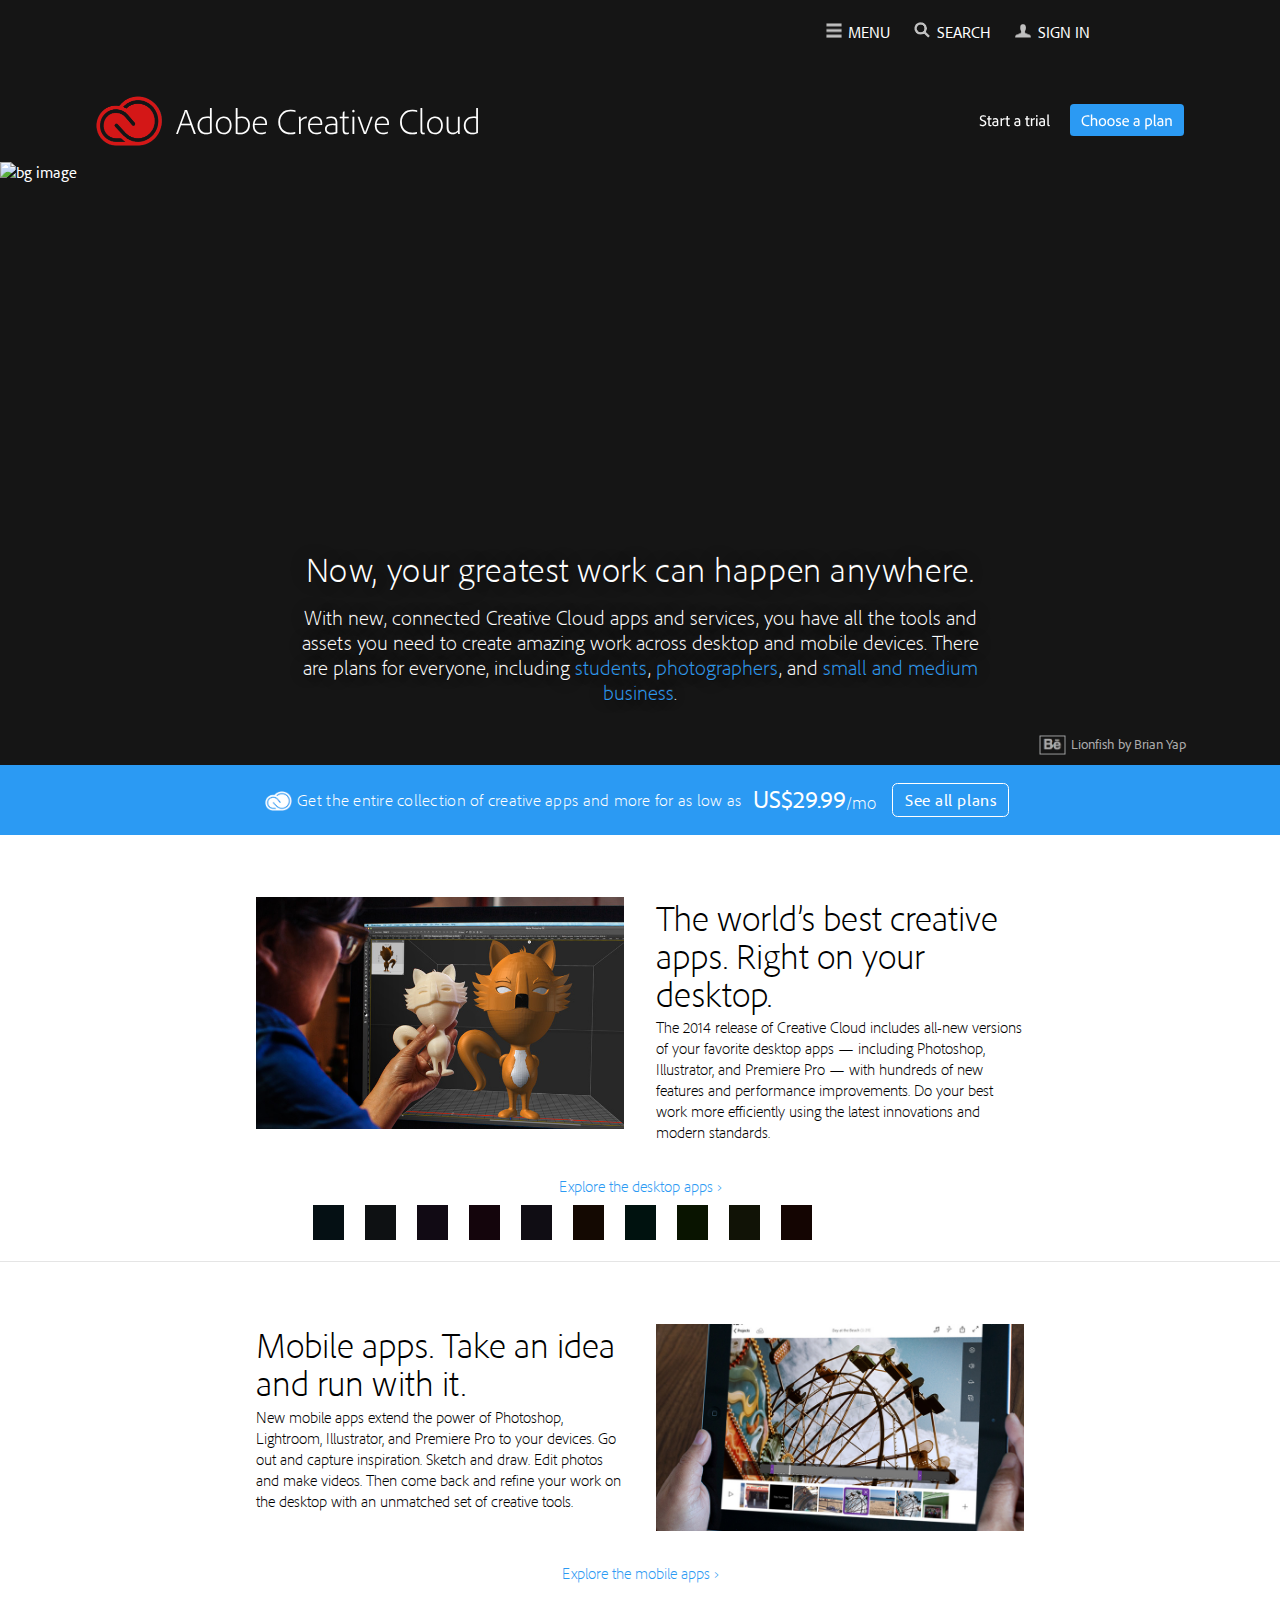
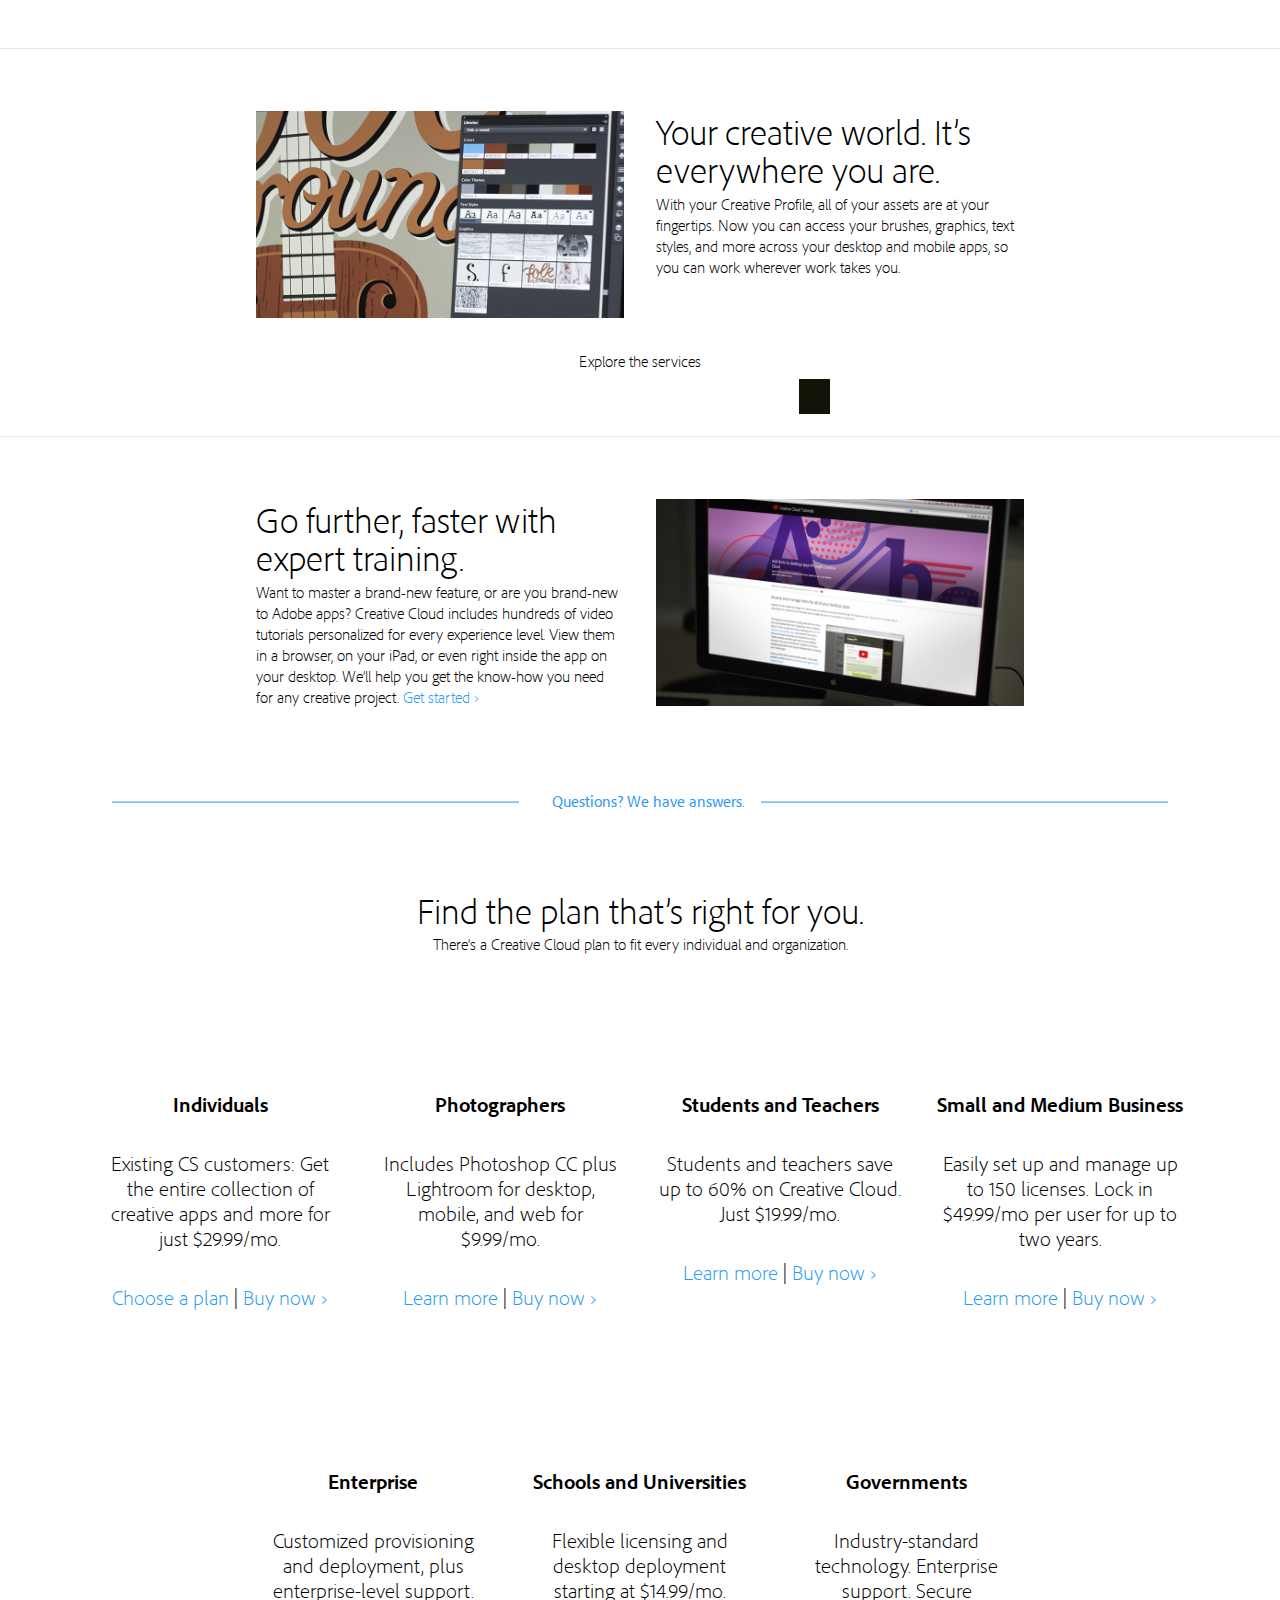
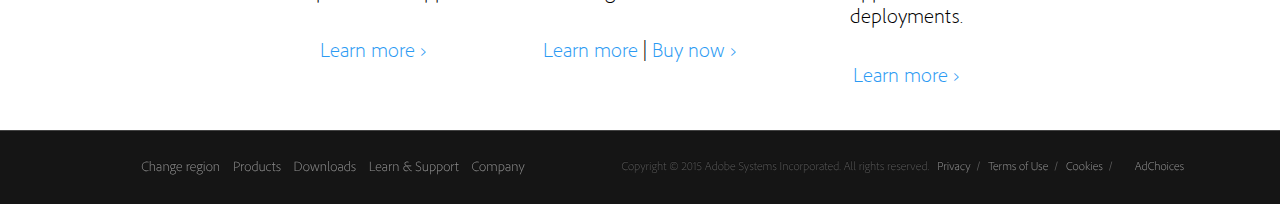
==== commit 4d56582c: "adding creative plans mock" ====
--- a/index.html
+++ b/index.html
@@ -853,7 +853,7 @@
 
 
 <figure class="grid-container overview ">
-    <aside style="height: auto;" data-background="" data-background-selector=".product-background:before" data-background-position="50% 50%" data-seed-background="" data-seed-artist="credits" class="grid-row product-background"><image id="background-image-header" style="margin-top:-265px" src="https://wwwimages2.adobe.com/content/dam/acom/en/products/creativecloud/images/marquee-cc-1440x810.jpg" alt="bg image">
+    <aside style="height: auto;" data-background="" data-background-selector=".product-background:before" data-background-position="50% 50%" data-seed-background="" data-seed-artist="credits" class="grid-row product-background"><image id="background-image-header" style="margin-top:-265px" src="https://wwwimages2.adobe.com/content/dam/acom/en/products/creativecloud/images/marquee-cc-1440x810.jpg" alt="bg image"/>
         
     </aside><cite class="bottom-right">
 	<p>
@@ -921,7 +921,7 @@
             
                 
                 
-			        <span class="promo-intro"><image src="adobecreative-Dateien/adobe-logo-white.png" alt="adobe-logo-white" width="27" height="20" style="vertical-align:middle; margin-right: 5px; margin-top:-2px;"/>Get the entire collection of creative apps and more for as low as </span>
+			        <span class="promo-intro"><image src="adobecreative-Dateien/	adobe-logo-white.png" alt="adobe-logo-white" width="27" height="20" style="vertical-align:middle; margin-right: 5px; margin-top:-2px;"/>Get the entire collection of creative apps and more for as low as </span>
 		            <span class="text-light text-price promo-price"><span class="ecommPriceTypeLabel buypod-PriceTypeLabel"></span><span class="ecommPriceLineItemContainer buypod-PriceContainer"><span class="buypod-PriceStyle"><span class="buypod-CurrencySymbol">US$</span><span class="buypod-PriceDollars">29</span><span class="buypod-PriceCentDellim">.</span><span class="buypod-PriceCents">99</span></span></span><span class="ecommSubsTermLabel buypod-SubTermLabel">/mo </span><span class="ecommTaxInfoLabel buypod-TaxLabel"></span></span>
 		        
                 <a href="https://creative.adobe.com/plans" title="See all plans" class="promo-cta button">See all plans</a>
